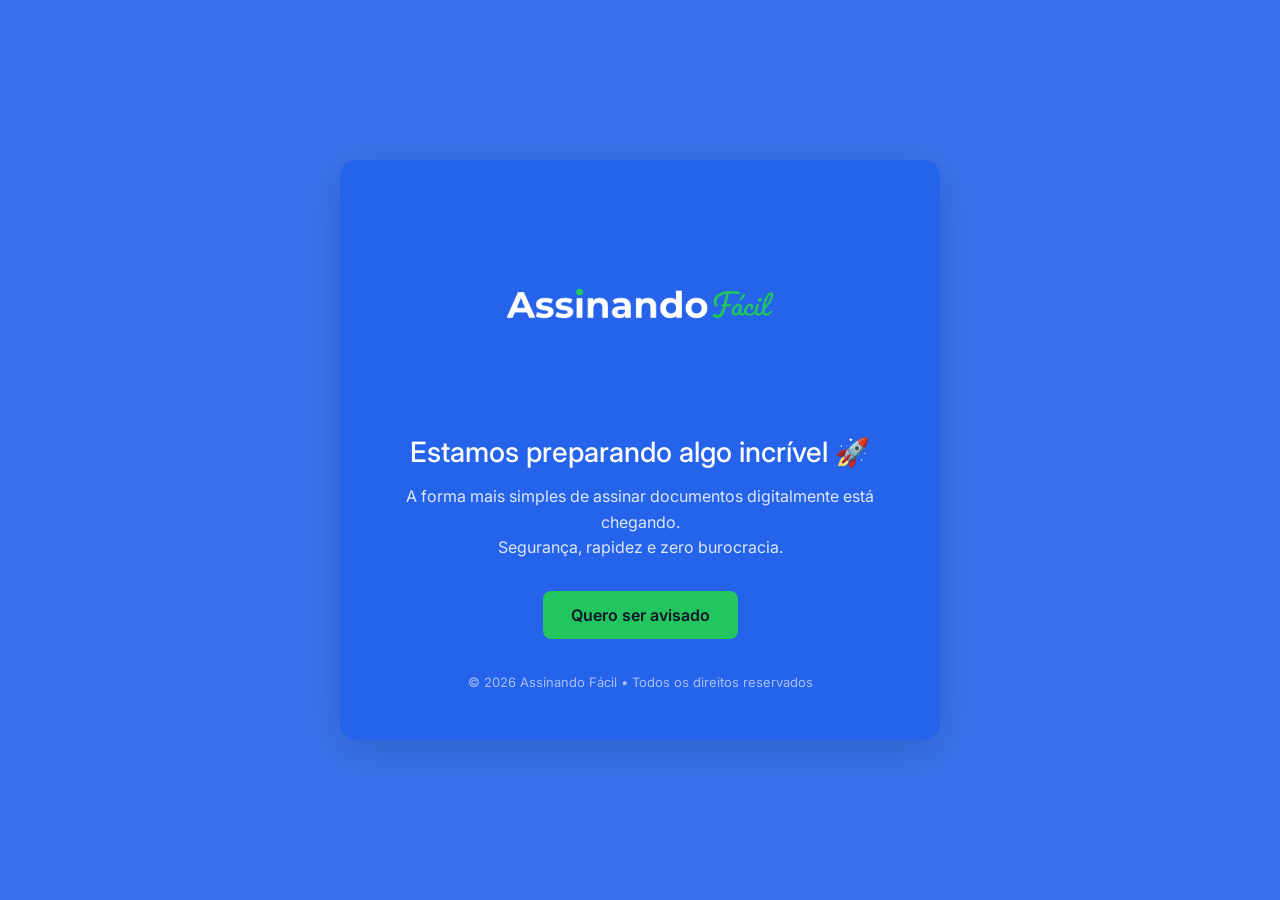
==== index.html @ 882c9a5f "Primeiro commit" ====
<!DOCTYPE html>
<html lang="pt-BR">
<head>
  <meta charset="UTF-8" />
  <meta name="viewport" content="width=device-width, initial-scale=1.0" />
  <title>Assinando Fácil — Em breve</title>

  <link href="https://fonts.googleapis.com/css2?family=Inter:wght@400;500&display=swap" rel="stylesheet">

  <style>
    :root {
      --azul: #2563EB;
      --azul-escuro: #1E4ED8;
      --verde: #22C55E;
      --branco: #FFFFFF;
      --cinza-claro: rgba(255,255,255,0.85);
    }

    * {
      margin: 0;
      padding: 0;
      box-sizing: border-box;
    }

    body {
      font-family: 'Inter', sans-serif;
      background: rgba(255, 255, 255, 0.05);
      color: var(--branco);
      display: flex;
      align-items: center;
      justify-content: center;
      height: 100vh;
      padding: 20px;
      background: #2563ebf2;
    }

    .card {
      text-align: center;
      max-width: 600px;
      background: var(--azul);
      padding: 50px 40px;
      border-radius: 16px;
      backdrop-filter: blur(8px);
      box-shadow: 0 10px 40px rgba(0,0,0,0.15);
    }

    .logo {
      max-width: 340px;
      margin-bottom: 30px;
    }

    h1 {
      font-size: 28px;
      margin-bottom: 15px;
      font-weight: 500;
    }

    p {
      font-size: 16px;
      color: var(--cinza-claro);
      margin-bottom: 30px;
      line-height: 1.6;
    }

    .btn {
      display: inline-block;
      padding: 14px 28px;
      border-radius: 8px;
      background: var(--verde);
      color: #0f172a;
      text-decoration: none;
      font-weight: 600;
      transition: all 0.2s ease;
    }

    .btn:hover {
      transform: translateY(-2px);
      box-shadow: 0 8px 20px rgba(0,0,0,0.2);
    }

    .footer {
      margin-top: 35px;
      font-size: 13px;
      color: rgba(255,255,255,0.6);
    }

    @media (max-width: 500px) {
      .card {
        padding: 40px 25px;
      }
      h1 {
        font-size: 22px;
      }
    }
  </style><!DOCTYPE html>
<html lang="pt-BR">
<head>
  <meta charset="UTF-8" />
  <meta name="viewport" content="width=device-width, initial-scale=1.0" />
  <title>Assinando Fácil — Em breve</title>

  <link href="https://fonts.googleapis.com/css2?family=Inter:wght@400;500&display=swap" rel="stylesheet">

  <style>
    :root {
      --azul: #2563EB;
      --azul-escuro: #1E4ED8;
      --verde: #22C55E;
      --branco: #FFFFFF;
      --cinza-claro: rgba(255,255,255,0.85);
    }

    * {
      margin: 0;
      padding: 0;
      box-sizing: border-box;
    }

    body {
      font-family: 'Inter', sans-serif;
      color: var(--branco);
      display: flex;
      align-items: center;
      justify-content: center;
      height: 100vh;
      padding: 20px;
      background: #2563ebe6;
    }

    .card {
      text-align: center;
      max-width: 600px;
      background: var(--azul);
      padding: 50px 40px;
      border-radius: 16px;
      backdrop-filter: blur(8px);
      box-shadow: 0 10px 40px rgba(0,0,0,0.15);
    }

    .logo {
      max-width: 340px;
      margin-bottom: 30px;
    }

    h1 {
      font-size: 28px;
      margin-bottom: 15px;
      font-weight: 500;
    }

    p {
      font-size: 16px;
      color: var(--cinza-claro);
      margin-bottom: 30px;
      line-height: 1.6;
    }

    .btn {
      display: inline-block;
      padding: 14px 28px;
      border-radius: 8px;
      background: var(--verde);
      color: #0f172a;
      text-decoration: none;
      font-weight: 600;
      transition: all 0.2s ease;
    }

    .btn:hover {
      transform: translateY(-2px);
      box-shadow: 0 8px 20px rgba(0,0,0,0.2);
    }

    .footer {
      margin-top: 35px;
      font-size: 13px;
      color: rgba(255,255,255,0.6);
    }

    @media (max-width: 500px) {
      .card {
        padding: 40px 25px;
      }
      h1 {
        font-size: 22px;
      }
    }
  </style>
</head>


<body>
  <div class="card">
    <img src="Logo.png" alt="Assinando Fácil" class="logo">

    <h1>Estamos preparando algo incrível 🚀</h1>

    <p>
      A forma mais simples de assinar documentos digitalmente está chegando.<br>
      Segurança, rapidez e zero burocracia.
    </p>

    <a href="mailto:contato@assinando-facil.com" class="btn">
      Quero ser avisado
    </a>

    <div class="footer">
      © 2026 Assinando Fácil • Todos os direitos reservados
    </div>
  </div>

</body>
</html>
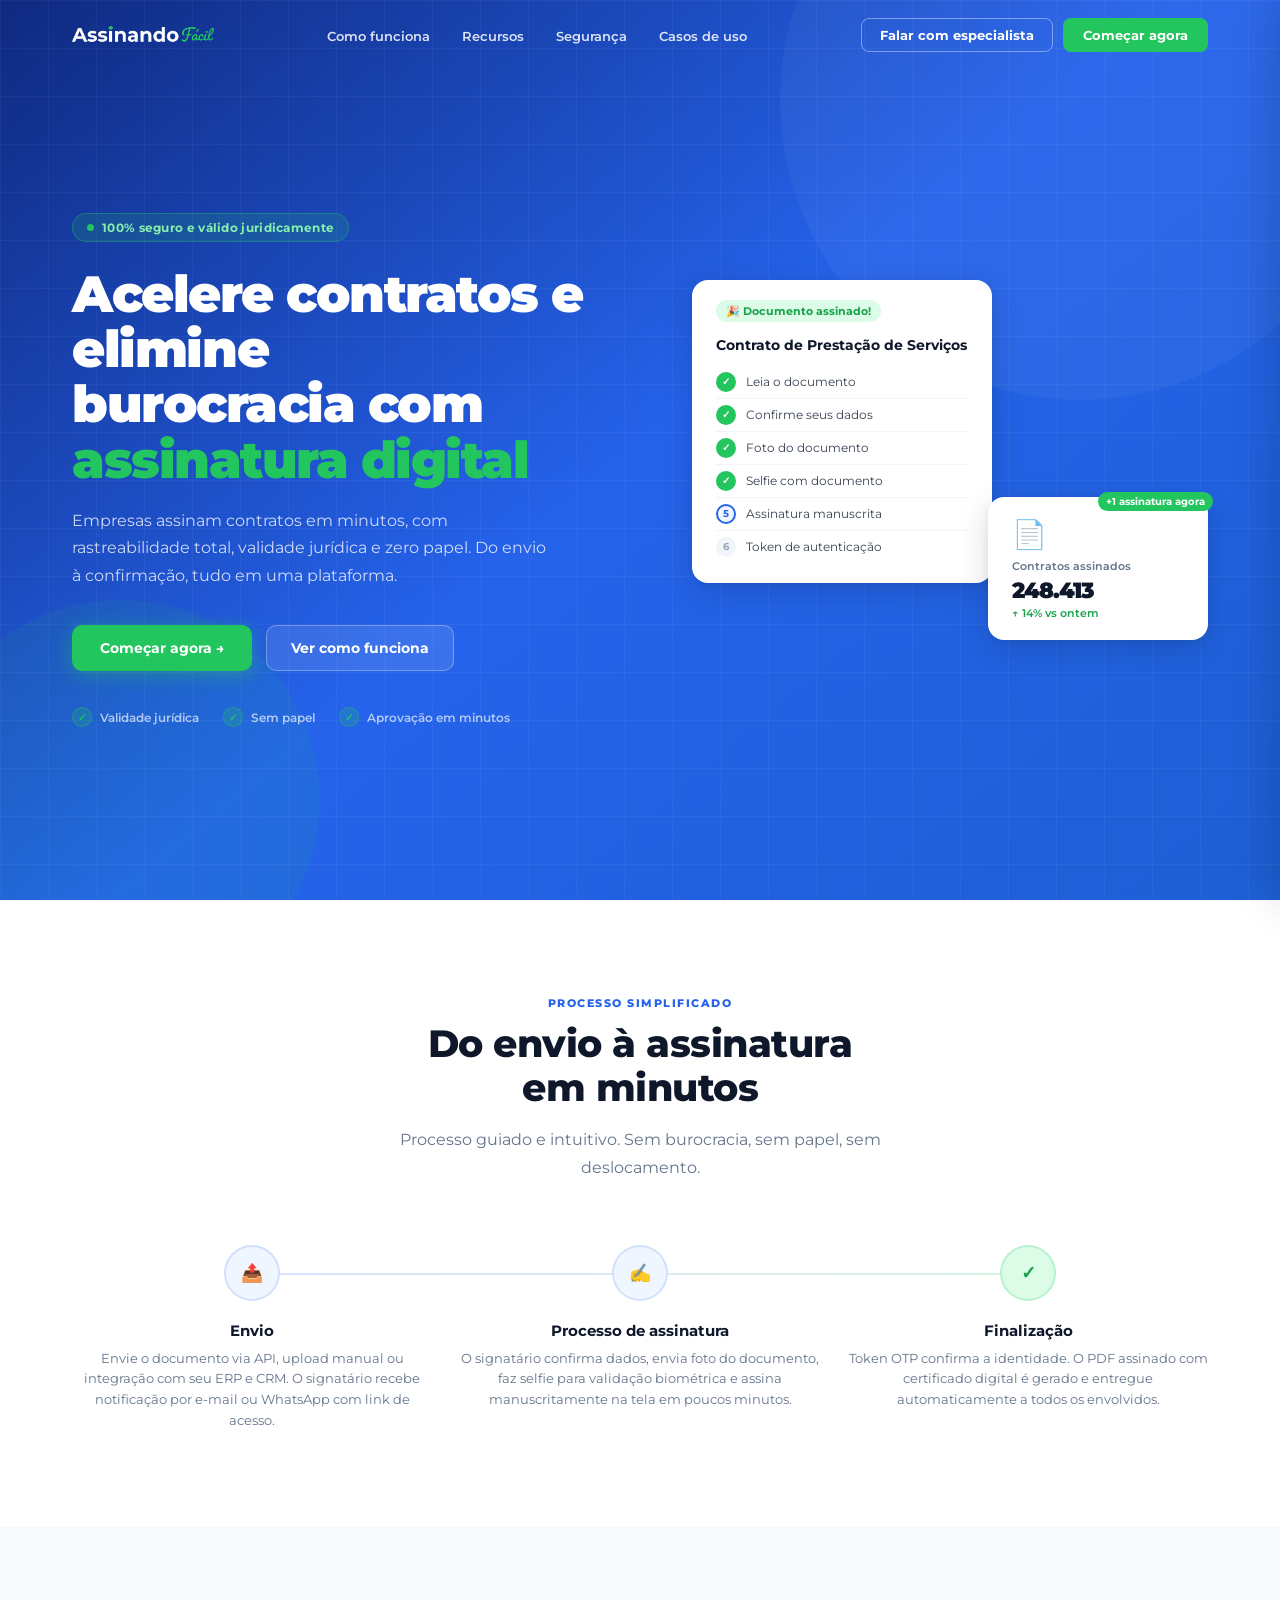
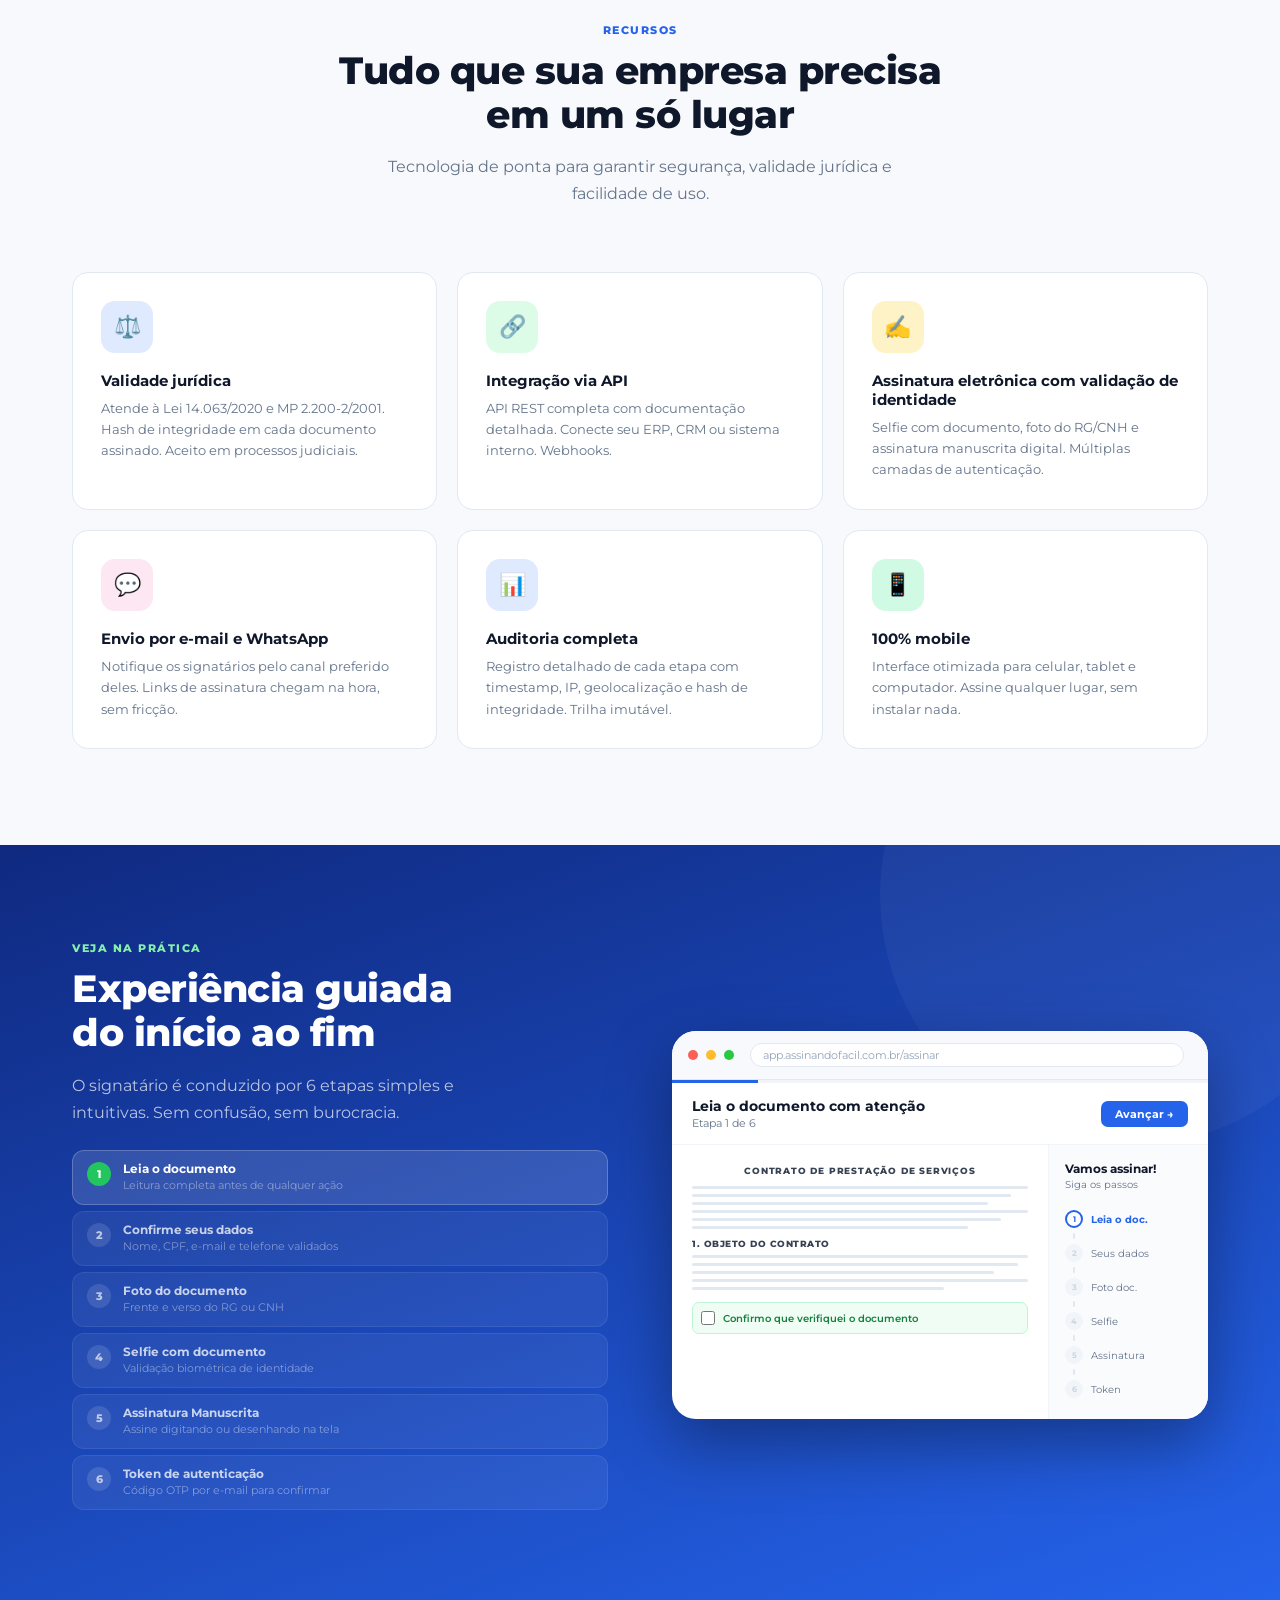
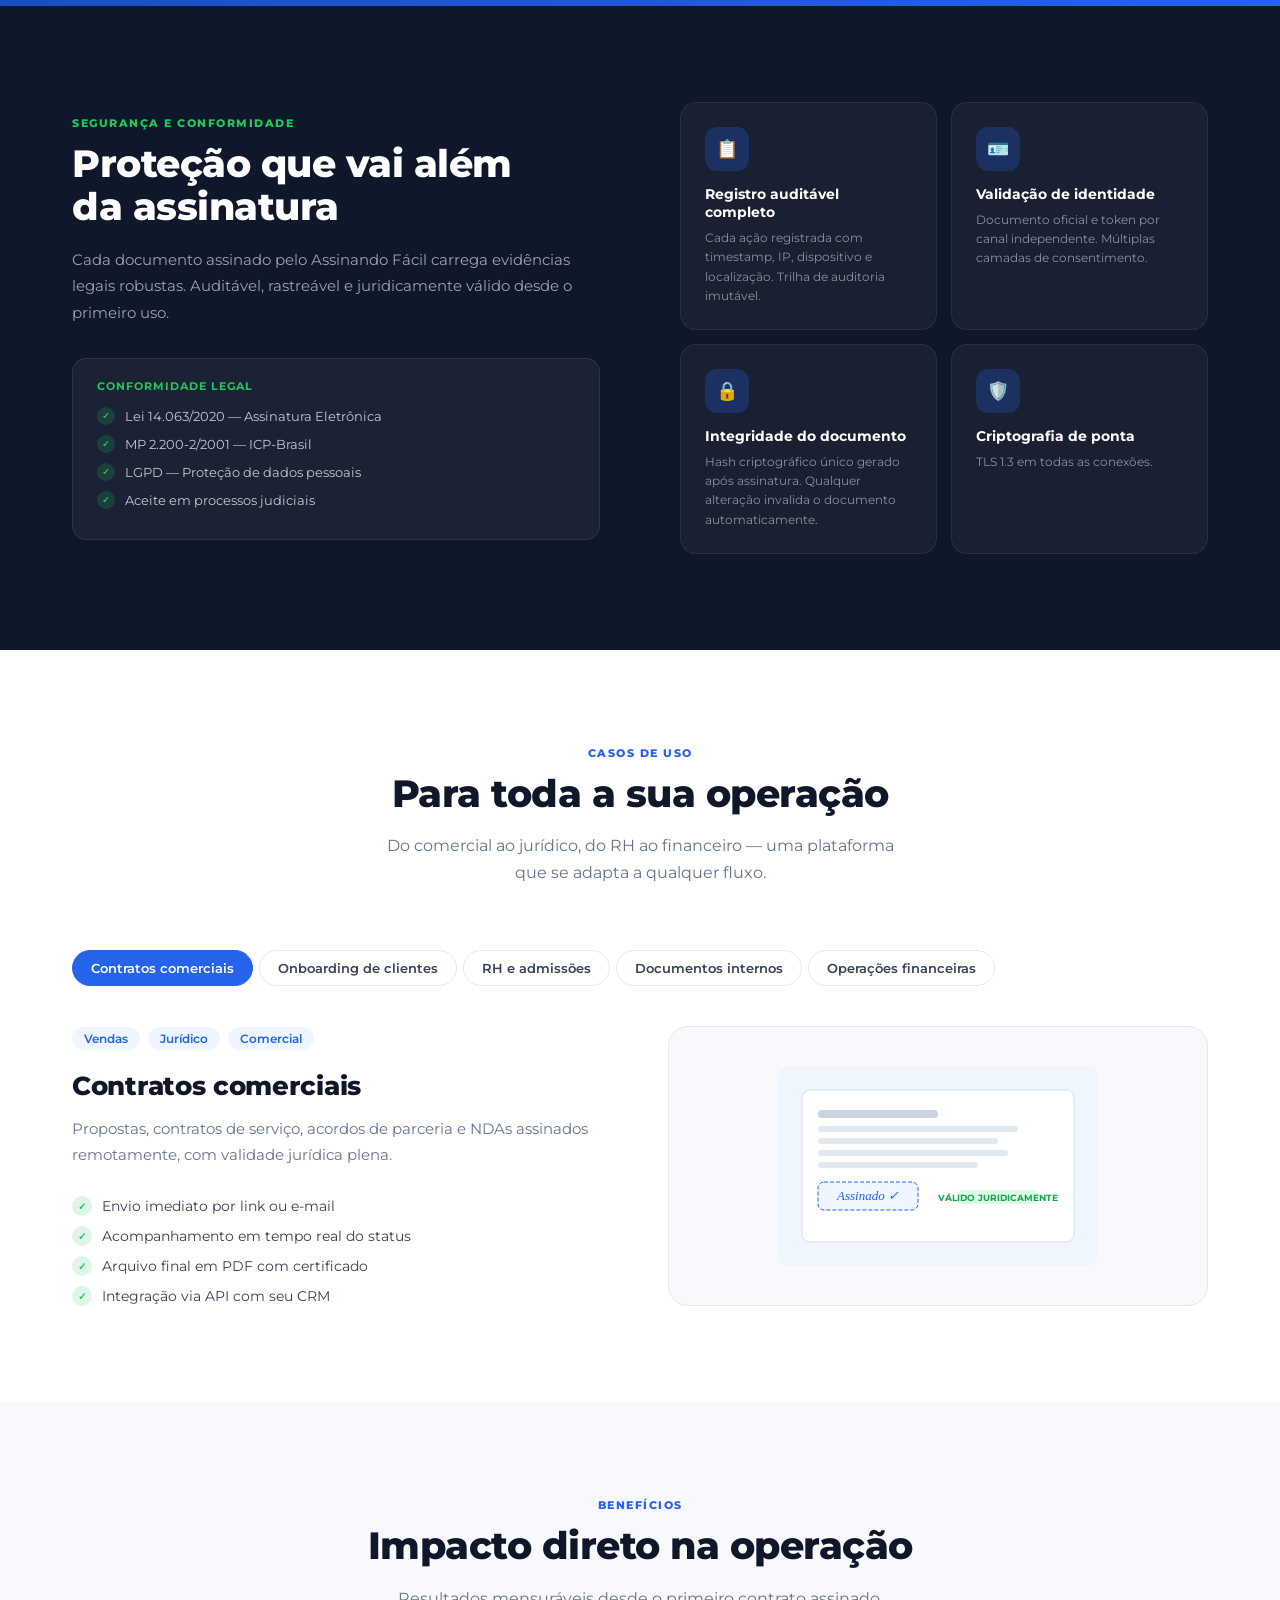
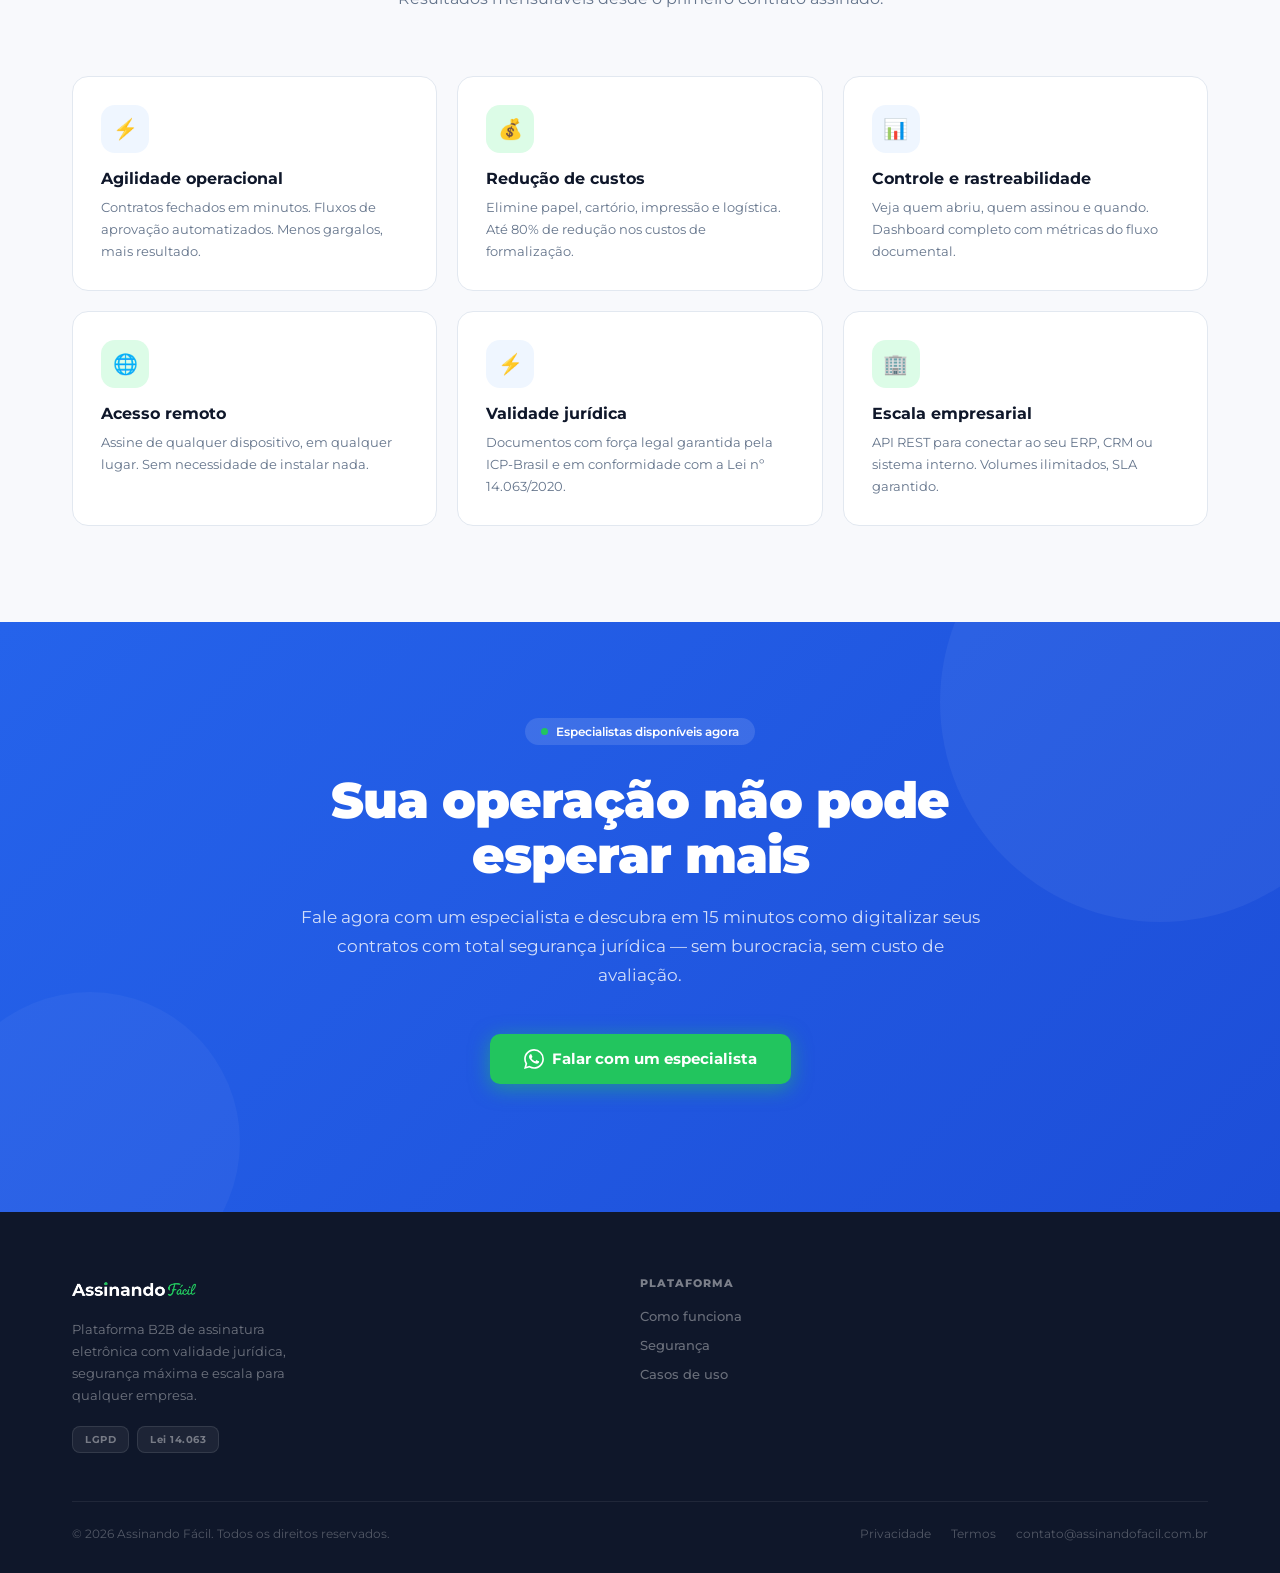
==== commit f3a0821d: "first commit main page" ====
--- a/index.html
+++ b/index.html
@@ -1,213 +1,808 @@
 <!DOCTYPE html>
 <html lang="pt-BR">
 <head>
-  <meta charset="UTF-8" />
-  <meta name="viewport" content="width=device-width, initial-scale=1.0" />
-  <title>Assinando Fácil — Em breve</title>
-
-  <link href="https://fonts.googleapis.com/css2?family=Inter:wght@400;500&display=swap" rel="stylesheet">
-
-  <style>
-    :root {
-      --azul: #2563EB;
-      --azul-escuro: #1E4ED8;
-      --verde: #22C55E;
-      --branco: #FFFFFF;
-      --cinza-claro: rgba(255,255,255,0.85);
-    }
-
-    * {
-      margin: 0;
-      padding: 0;
-      box-sizing: border-box;
-    }
-
-    body {
-      font-family: 'Inter', sans-serif;
-      background: rgba(255, 255, 255, 0.05);
-      color: var(--branco);
-      display: flex;
-      align-items: center;
-      justify-content: center;
-      height: 100vh;
-      padding: 20px;
-      background: #2563ebf2;
-    }
-
-    .card {
-      text-align: center;
-      max-width: 600px;
-      background: var(--azul);
-      padding: 50px 40px;
-      border-radius: 16px;
-      backdrop-filter: blur(8px);
-      box-shadow: 0 10px 40px rgba(0,0,0,0.15);
-    }
-
-    .logo {
-      max-width: 340px;
-      margin-bottom: 30px;
-    }
-
-    h1 {
-      font-size: 28px;
-      margin-bottom: 15px;
-      font-weight: 500;
-    }
-
-    p {
-      font-size: 16px;
-      color: var(--cinza-claro);
-      margin-bottom: 30px;
-      line-height: 1.6;
-    }
-
-    .btn {
-      display: inline-block;
-      padding: 14px 28px;
-      border-radius: 8px;
-      background: var(--verde);
-      color: #0f172a;
-      text-decoration: none;
-      font-weight: 600;
-      transition: all 0.2s ease;
-    }
-
-    .btn:hover {
-      transform: translateY(-2px);
-      box-shadow: 0 8px 20px rgba(0,0,0,0.2);
-    }
-
-    .footer {
-      margin-top: 35px;
-      font-size: 13px;
-      color: rgba(255,255,255,0.6);
-    }
-
-    @media (max-width: 500px) {
-      .card {
-        padding: 40px 25px;
-      }
-      h1 {
-        font-size: 22px;
-      }
-    }
-  </style><!DOCTYPE html>
-<html lang="pt-BR">
-<head>
-  <meta charset="UTF-8" />
-  <meta name="viewport" content="width=device-width, initial-scale=1.0" />
-  <title>Assinando Fácil — Em breve</title>
-
-  <link href="https://fonts.googleapis.com/css2?family=Inter:wght@400;500&display=swap" rel="stylesheet">
-
-  <style>
-    :root {
-      --azul: #2563EB;
-      --azul-escuro: #1E4ED8;
-      --verde: #22C55E;
-      --branco: #FFFFFF;
-      --cinza-claro: rgba(255,255,255,0.85);
-    }
-
-    * {
-      margin: 0;
-      padding: 0;
-      box-sizing: border-box;
-    }
-
-    body {
-      font-family: 'Inter', sans-serif;
-      color: var(--branco);
-      display: flex;
-      align-items: center;
-      justify-content: center;
-      height: 100vh;
-      padding: 20px;
-      background: #2563ebe6;
-    }
-
-    .card {
-      text-align: center;
-      max-width: 600px;
-      background: var(--azul);
-      padding: 50px 40px;
-      border-radius: 16px;
-      backdrop-filter: blur(8px);
-      box-shadow: 0 10px 40px rgba(0,0,0,0.15);
-    }
-
-    .logo {
-      max-width: 340px;
-      margin-bottom: 30px;
-    }
-
-    h1 {
-      font-size: 28px;
-      margin-bottom: 15px;
-      font-weight: 500;
-    }
-
-    p {
-      font-size: 16px;
-      color: var(--cinza-claro);
-      margin-bottom: 30px;
-      line-height: 1.6;
-    }
-
-    .btn {
-      display: inline-block;
-      padding: 14px 28px;
-      border-radius: 8px;
-      background: var(--verde);
-      color: #0f172a;
-      text-decoration: none;
-      font-weight: 600;
-      transition: all 0.2s ease;
-    }
-
-    .btn:hover {
-      transform: translateY(-2px);
-      box-shadow: 0 8px 20px rgba(0,0,0,0.2);
-    }
-
-    .footer {
-      margin-top: 35px;
-      font-size: 13px;
-      color: rgba(255,255,255,0.6);
-    }
-
-    @media (max-width: 500px) {
-      .card {
-        padding: 40px 25px;
-      }
-      h1 {
-        font-size: 22px;
-      }
-    }
-  </style>
+  <meta charset="UTF-8">
+  <meta name="viewport" content="width=device-width, initial-scale=1.0">
+  <title>Assinando Fácil — Assinatura Eletrônica com Validade Jurídica</title>
+  <link rel="preconnect" href="https://fonts.googleapis.com">
+  <link href="https://fonts.googleapis.com/css2?family=Montserrat:wght@400;500;600;700;800;900&family=Dancing+Script:wght@700&display=swap" rel="stylesheet">
+  <link rel="apple-touch-icon" sizes="57x57" href="img/icons/apple-icon-57x57.png">
+  <link rel="apple-touch-icon" sizes="60x60" href="img/icons/apple-icon-60x60.png">
+  <link rel="apple-touch-icon" sizes="72x72" href="img/icons/apple-icon-72x72.png">
+  <link rel="apple-touch-icon" sizes="76x76" href="img/icons/apple-icon-76x76.png">
+  <link rel="apple-touch-icon" sizes="114x114" href="img/icons/apple-icon-114x114.png">
+  <link rel="apple-touch-icon" sizes="120x120" href="img/icons/apple-icon-120x120.png">
+  <link rel="apple-touch-icon" sizes="144x144" href="img/icons/apple-icon-144x144.png">
+  <link rel="apple-touch-icon" sizes="152x152" href="img/icons/apple-icon-152x152.png">
+  <link rel="apple-touch-icon" sizes="180x180" href="img/icons/apple-icon-180x180.png">
+  <link rel="icon" type="image/png" sizes="192x192" href="img/icons/android-icon-192x192.png">
+  <link rel="icon" type="image/png" sizes="32x32" href="img/icons/favicon-32x32.png">
+  <link rel="icon" type="image/png" sizes="96x96" href="img/icons/favicon-96x96.png">
+  <link rel="icon" type="image/png" sizes="16x16" href="img/icons/favicon-16x16.png">
+  <link rel="shortcut icon" href="img/icons/favicon.ico">
+  <link rel="manifest" href="manifest.json">
+  <meta name="msapplication-TileColor" content="#ffffff">
+  <meta name="msapplication-TileImage" content="img/icons/ms-icon-144x144.png">
+  <meta name="theme-color" content="#ffffff">
+  <link rel="stylesheet" href="css/styles.css">
 </head>
-
-
 <body>
-  <div class="card">
-    <img src="Logo.png" alt="Assinando Fácil" class="logo">
-
-    <h1>Estamos preparando algo incrível 🚀</h1>
-
-    <p>
-      A forma mais simples de assinar documentos digitalmente está chegando.<br>
-      Segurança, rapidez e zero burocracia.
-    </p>
-
-    <a href="mailto:contato@assinando-facil.com" class="btn">
-      Quero ser avisado
+
+<!-- NAVBAR -->
+<nav id="navbar">
+  <div class="container">
+    <div class="nav-inner">
+      <a href="#" class="nav-logo">
+        <img src="img/logo-branco.png" alt="Assinando Fácil" id="nav-logo-img">
+      </a>
+      <ul class="nav-links">
+        <li><a href="#how-it-works">Como funciona</a></li>
+        <li><a href="#features">Recursos</a></li>
+        <li><a href="#security">Segurança</a></li>
+        <li><a href="#use-cases">Casos de uso</a></li>
+      </ul>
+      <div class="nav-actions">
+        <a href="https://api.whatsapp.com/send/?phone=5544991230976" target="_blank" rel="noopener" class="btn-nav-login">Falar com especialista</a>
+        <a href="#cta" class="btn-nav-cta">Começar agora</a>
+      </div>
+      <button class="nav-hamburger" id="nav-hamburger" aria-label="Menu" aria-expanded="false">
+        <span></span><span></span><span></span>
+      </button>
+    </div>
+  </div>
+</nav>
+
+<!-- MOBILE MENU -->
+<div class="mobile-menu" id="mobile-menu" aria-hidden="true">
+  <ul class="mobile-menu-links">
+    <li><a href="#how-it-works">Como funciona</a></li>
+    <li><a href="#features">Recursos</a></li>
+    <li><a href="#security">Segurança</a></li>
+    <li><a href="#use-cases">Casos de uso</a></li>
+  </ul>
+  <div class="mobile-menu-actions">
+    <a href="https://api.whatsapp.com/send/?phone=5544991230976" target="_blank" rel="noopener" class="mobile-menu-btn-wpp">
+      <svg xmlns="http://www.w3.org/2000/svg" width="18" height="18" viewBox="0 0 24 24" fill="currentColor"><path d="M17.472 14.382c-.297-.149-1.758-.867-2.03-.967-.273-.099-.471-.148-.67.15-.197.297-.767.966-.94 1.164-.173.199-.347.223-.644.075-.297-.15-1.255-.463-2.39-1.475-.883-.788-1.48-1.761-1.653-2.059-.173-.297-.018-.458.13-.606.134-.133.298-.347.446-.52.149-.174.198-.298.298-.497.099-.198.05-.371-.025-.52-.075-.149-.669-1.612-.916-2.207-.242-.579-.487-.5-.669-.51-.173-.008-.371-.01-.57-.01-.198 0-.52.074-.792.372-.272.297-1.04 1.016-1.04 2.479 0 1.462 1.065 2.875 1.213 3.074.149.198 2.096 3.2 5.077 4.487.709.306 1.262.489 1.694.625.712.227 1.36.195 1.871.118.571-.085 1.758-.719 2.006-1.413.248-.694.248-1.289.173-1.413-.074-.124-.272-.198-.57-.347m-5.421 7.403h-.004a9.87 9.87 0 01-5.031-1.378l-.361-.214-3.741.982.998-3.648-.235-.374a9.86 9.86 0 01-1.51-5.26c.001-5.45 4.436-9.884 9.888-9.884 2.64 0 5.122 1.03 6.988 2.898a9.825 9.825 0 012.893 6.994c-.003 5.45-4.437 9.884-9.885 9.884m8.413-18.297A11.815 11.815 0 0012.05 0C5.495 0 .16 5.335.157 11.892c0 2.096.547 4.142 1.588 5.945L.057 24l6.305-1.654a11.882 11.882 0 005.683 1.448h.005c6.554 0 11.89-5.335 11.893-11.893a11.821 11.821 0 00-3.48-8.413z"/></svg>
+      Falar com especialista
     </a>
-
-    <div class="footer">
-      © 2026 Assinando Fácil • Todos os direitos reservados
-    </div>
-  </div>
-
+    <a href="#cta" class="mobile-menu-btn-cta">Começar agora</a>
+  </div>
+</div>
+<div class="mobile-menu-overlay" id="mobile-menu-overlay"></div>
+
+<!-- HERO -->
+<section id="hero">
+  <div class="hero-bg-grid"></div>
+  <div class="hero-bg-circle hero-bg-c1"></div>
+  <div class="hero-bg-circle hero-bg-c2"></div>
+  <div class="container">
+    <div class="hero-inner">
+      <div class="hero-content">
+        <div class="hero-badge animate-fade-up">
+          <span class="hero-badge-dot"></span>
+          100% seguro e válido juridicamente
+        </div>
+        <h1 class="hero-title animate-fade-up delay-1">
+          Acelere contratos e elimine<br>burocracia com <em>assinatura digital</em>
+        </h1>
+        <p class="hero-desc animate-fade-up delay-2">
+          Empresas assinam contratos em minutos, com rastreabilidade total, validade jurídica e zero papel. Do envio à confirmação, tudo em uma plataforma.
+        </p>
+        <div class="hero-actions animate-fade-up delay-3">
+          <a href="#cta" class="btn-hero-primary">Começar agora →</a>
+          <a href="#demo" class="btn-hero-outline">Ver como funciona</a>
+        </div>
+        <div class="hero-trust animate-fade-up delay-4">
+          <div class="hero-trust-item"><div class="hero-trust-icon">✓</div>Validade jurídica</div>
+          <div class="hero-trust-item"><div class="hero-trust-icon">✓</div>Sem papel</div>
+          <div class="hero-trust-item"><div class="hero-trust-icon">✓</div>Aprovação em minutos</div>
+        </div>
+      </div>
+      <div class="hero-visual animate-fade-up delay-3">
+        <div class="hero-card hero-card-main">
+          <div class="hero-card-badge">🎉 Documento assinado!</div>
+          <div class="hero-card-title">Contrato de Prestação de Serviços</div>
+          <div class="hero-card-step"><div class="step-check done">✓</div>Leia o documento</div>
+          <div class="hero-card-step"><div class="step-check done">✓</div>Confirme seus dados</div>
+          <div class="hero-card-step"><div class="step-check done">✓</div>Foto do documento</div>
+          <div class="hero-card-step"><div class="step-check done">✓</div>Selfie com documento</div>
+          <div class="hero-card-step"><div class="step-check active">5</div>Assinatura manuscrita</div>
+          <div class="hero-card-step"><div class="step-check pending">6</div>Token de autenticação</div>
+        </div>
+        <div class="hero-card hero-card-sm">
+          <div class="hero-card-notification">+1 assinatura agora</div>
+          <div class="hero-card-sm-icon">📄</div>
+          <div class="hero-card-sm-label">Contratos assinados</div>
+          <div class="hero-card-sm-val">248.413</div>
+          <div class="hero-card-sm-sub">↑ 14% vs ontem</div>
+        </div>
+      </div>
+    </div>
+  </div>
+</section>
+
+<!-- HOW IT WORKS -->
+<section id="how-it-works">
+  <div class="container">
+    <div class="section-header centered">
+      <p class="section-eyebrow reveal">Processo simplificado</p>
+      <h2 class="section-title reveal reveal-delay-1">Do envio à assinatura<br>em minutos</h2>
+      <p class="section-desc reveal reveal-delay-2">Processo guiado e intuitivo. Sem burocracia, sem papel, sem deslocamento.</p>
+    </div>
+    <div class="steps-grid">
+      <div class="step-item reveal">
+        <div class="step-num-wrap"><div class="step-num">📤</div></div>
+        <h3 class="step-title">Envio</h3>
+        <p class="step-desc">Envie o documento via API, upload manual ou integração com seu ERP e CRM. O signatário recebe notificação por e-mail ou WhatsApp com link de acesso.</p>
+      </div>
+      <div class="step-item reveal reveal-delay-1">
+        <div class="step-num-wrap"><div class="step-num">✍️</div></div>
+        <h3 class="step-title">Processo de assinatura</h3>
+        <p class="step-desc">O signatário confirma dados, envia foto do documento, faz selfie para validação biométrica e assina manuscritamente na tela em poucos minutos.</p>
+      </div>
+      <div class="step-item reveal reveal-delay-2">
+        <div class="step-num-wrap"><div class="step-num success">✓</div></div>
+        <h3 class="step-title">Finalização</h3>
+        <p class="step-desc">Token OTP confirma a identidade. O PDF assinado com certificado digital é gerado e entregue automaticamente a todos os envolvidos.</p>
+      </div>
+    </div>
+  </div>
+</section>
+
+<!-- FEATURES -->
+<section id="features">
+  <div class="container">
+    <div class="section-header centered">
+      <p class="section-eyebrow reveal">Recursos</p>
+      <h2 class="section-title reveal reveal-delay-1">Tudo que sua empresa precisa<br>em um só lugar</h2>
+      <p class="section-desc reveal reveal-delay-2">Tecnologia de ponta para garantir segurança, validade jurídica e facilidade de uso.</p>
+    </div>
+    <div class="features-grid">
+      <div class="feature-card reveal">
+        <div class="feature-icon-wrap" style="background:#e0eaff">⚖️</div>
+        <h3 class="feature-title">Validade jurídica</h3>
+        <p class="feature-desc">Atende à Lei 14.063/2020 e MP 2.200-2/2001. Hash de integridade em cada documento assinado. Aceito em processos judiciais.</p>
+      </div>
+      <div class="feature-card reveal reveal-delay-1">
+        <div class="feature-icon-wrap" style="background:#dcfce7">🔗</div>
+        <h3 class="feature-title">Integração via API</h3>
+        <p class="feature-desc">API REST completa com documentação detalhada. Conecte seu ERP, CRM ou sistema interno. Webhooks.</p>
+      </div>
+      <div class="feature-card reveal reveal-delay-2">
+        <div class="feature-icon-wrap" style="background:#fef3c7">✍️</div>
+        <h3 class="feature-title">Assinatura eletrônica com validação de identidade</h3>
+        <p class="feature-desc">Selfie com documento, foto do RG/CNH e assinatura manuscrita digital. Múltiplas camadas de autenticação.</p>
+      </div>
+      <div class="feature-card reveal reveal-delay-1">
+        <div class="feature-icon-wrap" style="background:#fce7f3">💬</div>
+        <h3 class="feature-title">Envio por e-mail e WhatsApp</h3>
+        <p class="feature-desc">Notifique os signatários pelo canal preferido deles. Links de assinatura chegam na hora, sem fricção.</p>
+      </div>
+      <div class="feature-card reveal reveal-delay-2">
+        <div class="feature-icon-wrap" style="background:#e0eaff">📊</div>
+        <h3 class="feature-title">Auditoria completa</h3>
+        <p class="feature-desc">Registro detalhado de cada etapa com timestamp, IP, geolocalização e hash de integridade. Trilha imutável.</p>
+      </div>
+      <div class="feature-card reveal reveal-delay-3">
+        <div class="feature-icon-wrap" style="background:#d1fae5">📱</div>
+        <h3 class="feature-title">100% mobile</h3>
+        <p class="feature-desc">Interface otimizada para celular, tablet e computador. Assine qualquer lugar, sem instalar nada.</p>
+      </div>
+    </div>
+  </div>
+</section>
+
+<!-- DEMO -->
+<section id="demo">
+  <div class="container">
+    <div class="demo-inner">
+      <div class="demo-left reveal">
+        <p class="section-eyebrow">Veja na prática</p>
+        <h2 class="section-title">Experiência guiada<br>do início ao fim</h2>
+        <p class="section-desc">O signatário é conduzido por 6 etapas simples e intuitivas. Sem confusão, sem burocracia.</p>
+        <div class="demo-steps">
+          <button class="demo-step-btn active" data-step="0">
+            <div class="demo-step-num-badge">1</div>
+            <div><div class="demo-step-btn-title">Leia o documento</div><div class="demo-step-btn-desc">Leitura completa antes de qualquer ação</div></div>
+          </button>
+          <button class="demo-step-btn" data-step="1">
+            <div class="demo-step-num-badge">2</div>
+            <div><div class="demo-step-btn-title">Confirme seus dados</div><div class="demo-step-btn-desc">Nome, CPF, e-mail e telefone validados</div></div>
+          </button>
+          <button class="demo-step-btn" data-step="2">
+            <div class="demo-step-num-badge">3</div>
+            <div><div class="demo-step-btn-title">Foto do documento</div><div class="demo-step-btn-desc">Frente e verso do RG ou CNH</div></div>
+          </button>
+          <button class="demo-step-btn" data-step="3">
+            <div class="demo-step-num-badge">4</div>
+            <div><div class="demo-step-btn-title">Selfie com documento</div><div class="demo-step-btn-desc">Validação biométrica de identidade</div></div>
+          </button>
+          <button class="demo-step-btn" data-step="4">
+            <div class="demo-step-num-badge">5</div>
+            <div><div class="demo-step-btn-title">Assinatura Manuscrita</div><div class="demo-step-btn-desc">Assine digitando ou desenhando na tela</div></div>
+          </button>
+          <button class="demo-step-btn" data-step="5">
+            <div class="demo-step-num-badge">6</div>
+            <div><div class="demo-step-btn-title">Token de autenticação</div><div class="demo-step-btn-desc">Código OTP por e-mail para confirmar</div></div>
+          </button>
+        </div>
+      </div>
+
+      <div class="demo-mockup reveal reveal-delay-2">
+        <div class="mockup-topbar">
+          <div class="mockup-dot" style="background:#FC5F57"></div>
+          <div class="mockup-dot" style="background:#FEBC2E"></div>
+          <div class="mockup-dot" style="background:#28C840"></div>
+          <div class="mockup-title-bar">app.assinandofacil.com.br/assinar</div>
+        </div>
+        <div>
+          <div class="mockup-progress"><div class="mockup-progress-fill" id="demo-progress" style="width:16%"></div></div>
+          <div class="mockup-header">
+            <div>
+              <div class="mockup-step-title" id="demo-title">Leia o documento com atenção</div>
+              <div class="mockup-step-sub" id="demo-sub">Etapa 1 de 6</div>
+            </div>
+            <div style="display:flex;gap:8px;align-items:center">
+              <button id="demo-back" style="display:none;padding:6px 12px;border:1px solid #e2e8f0;border-radius:7px;font-size:11px;font-weight:700;font-family:'Montserrat',sans-serif;cursor:pointer;background:white;color:#64748b">Voltar</button>
+              <button id="demo-next" style="padding:6px 14px;background:#2563EB;color:white;border:none;border-radius:7px;font-size:11px;font-weight:700;font-family:'Montserrat',sans-serif;cursor:pointer">Avançar →</button>
+            </div>
+          </div>
+
+          <!-- SCREEN 1: Leia o documento -->
+          <div class="mockup-screen active" id="screen-0">
+            <div class="mockup-main">
+              <div style="font-size:9px;font-weight:800;color:#374151;margin-bottom:10px;text-transform:uppercase;letter-spacing:0.8px;text-align:center">CONTRATO DE PRESTAÇÃO DE SERVIÇOS</div>
+              <div class="doc-line" style="width:100%"></div><div class="doc-line" style="width:95%"></div><div class="doc-line" style="width:88%"></div><div class="doc-line" style="width:100%"></div><div class="doc-line" style="width:92%"></div><div class="doc-line" style="width:82%"></div>
+              <div style="font-size:9px;font-weight:800;color:#374151;margin:9px 0 6px;text-transform:uppercase;letter-spacing:0.5px">1. OBJETO DO CONTRATO</div>
+              <div class="doc-line" style="width:100%"></div><div class="doc-line" style="width:97%"></div><div class="doc-line" style="width:90%"></div><div class="doc-line" style="width:100%"></div><div class="doc-line" style="width:75%"></div>
+              <div style="margin-top:12px;display:flex;align-items:center;gap:8px;padding:8px;background:#f0fdf4;border-radius:7px;border:1px solid #bbf7d0">
+                <input type="checkbox" style="width:14px;height:14px;accent-color:#22C55E;flex-shrink:0" id="doc-check">
+                <span style="font-size:10px;color:#15803d;font-weight:600">Confirmo que verifiquei o documento</span>
+              </div>
+            </div>
+            <div class="mockup-sidebar">
+              <div class="mockup-sidebar-title">Vamos assinar!</div>
+              <div class="mockup-sidebar-sub">Siga os passos</div>
+              <div class="mockup-step-item"><div class="mockup-step-dot active">1</div><div class="mockup-step-label active">Leia o doc.</div></div>
+              <div class="mockup-step-connector"></div>
+              <div class="mockup-step-item"><div class="mockup-step-dot pending">2</div><div class="mockup-step-label pending">Seus dados</div></div>
+              <div class="mockup-step-connector"></div>
+              <div class="mockup-step-item"><div class="mockup-step-dot pending">3</div><div class="mockup-step-label pending">Foto doc.</div></div>
+              <div class="mockup-step-connector"></div>
+              <div class="mockup-step-item"><div class="mockup-step-dot pending">4</div><div class="mockup-step-label pending">Selfie</div></div>
+              <div class="mockup-step-connector"></div>
+              <div class="mockup-step-item"><div class="mockup-step-dot pending">5</div><div class="mockup-step-label pending">Assinatura</div></div>
+              <div class="mockup-step-connector"></div>
+              <div class="mockup-step-item"><div class="mockup-step-dot pending">6</div><div class="mockup-step-label pending">Token</div></div>
+            </div>
+          </div>
+
+          <!-- SCREEN 2: Confirme seus dados -->
+          <div class="mockup-screen" id="screen-1">
+            <div class="mockup-main">
+              <p style="font-size:10px;font-weight:700;color:#2563EB;margin-bottom:12px;text-align:center">Confirme seus dados para continuar com a assinatura</p>
+              <div class="mform-group">
+                <span class="mform-label">Nome</span>
+                <div class="mform-input"><svg width="11" height="11" viewBox="0 0 24 24" fill="none"><circle cx="12" cy="8" r="4" stroke="#94a3b8" stroke-width="1.5"/><path d="M4 20c0-4 3.6-7 8-7s8 3 8 7" stroke="#94a3b8" stroke-width="1.5" stroke-linecap="round"/></svg>Wilian Alves da Silva</div>
+              </div>
+              <div class="mform-group">
+                <span class="mform-label">CPF</span>
+                <div class="mform-input"><svg width="11" height="11" viewBox="0 0 24 24" fill="none"><rect x="3" y="4" width="18" height="16" rx="2" stroke="#94a3b8" stroke-width="1.5"/><path d="M8 10h8M8 14h5" stroke="#94a3b8" stroke-width="1.5" stroke-linecap="round"/></svg>816.948.670-05</div>
+              </div>
+              <div class="mform-group">
+                <span class="mform-label">E-mail</span>
+                <div class="mform-input"><svg width="11" height="11" viewBox="0 0 24 24" fill="none"><rect x="2" y="5" width="20" height="14" rx="2" stroke="#94a3b8" stroke-width="1.5"/><path d="M2 8l10 7 10-7" stroke="#94a3b8" stroke-width="1.5"/></svg>wilian@assinandofacil.com</div>
+              </div>
+              <div class="mform-group">
+                <span class="mform-label">Telefone</span>
+                <div class="mform-input"><svg width="11" height="11" viewBox="0 0 24 24" fill="none"><rect x="6" y="2" width="12" height="20" rx="3" stroke="#94a3b8" stroke-width="1.5"/><circle cx="12" cy="18" r="1" fill="#94a3b8"/></svg>(44) 99000 1239</div>
+              </div>
+              <div style="display:flex;align-items:center;gap:7px;margin-top:4px">
+                <input type="checkbox" style="width:13px;height:13px;accent-color:#22C55E;flex-shrink:0">
+                <span style="font-size:10px;color:#374151;font-weight:600">Declaro que meus dados estão corretos</span>
+              </div>
+            </div>
+            <div class="mockup-sidebar">
+              <div class="mockup-sidebar-title">Vamos assinar!</div>
+              <div class="mockup-sidebar-sub">Siga os passos</div>
+              <div class="mockup-step-item"><div class="mockup-step-dot done">✓</div><div class="mockup-step-label done">Leia o doc.</div></div>
+              <div class="mockup-step-connector done"></div>
+              <div class="mockup-step-item"><div class="mockup-step-dot active">2</div><div class="mockup-step-label active">Seus dados</div></div>
+              <div class="mockup-step-connector"></div>
+              <div class="mockup-step-item"><div class="mockup-step-dot pending">3</div><div class="mockup-step-label pending">Foto doc.</div></div>
+              <div class="mockup-step-connector"></div>
+              <div class="mockup-step-item"><div class="mockup-step-dot pending">4</div><div class="mockup-step-label pending">Selfie</div></div>
+              <div class="mockup-step-connector"></div>
+              <div class="mockup-step-item"><div class="mockup-step-dot pending">5</div><div class="mockup-step-label pending">Assinatura</div></div>
+              <div class="mockup-step-connector"></div>
+              <div class="mockup-step-item"><div class="mockup-step-dot pending">6</div><div class="mockup-step-label pending">Token</div></div>
+            </div>
+          </div>
+
+          <!-- SCREEN 3: Foto do documento -->
+          <div class="mockup-screen" id="screen-2">
+            <div class="mockup-main">
+              <p style="font-size:10px;font-weight:700;color:#2563EB;margin-bottom:2px;text-align:center">Envie uma foto frente e verso do seu documento</p>
+              <p style="font-size:9px;color:#22C55E;font-weight:600;margin-bottom:10px;text-align:center">✓ Documento inteiro &nbsp;✓ Sem reflexos &nbsp;✓ Texto legível</p>
+              <div class="card-illus-wrap">
+                <div class="card-illus">
+                  <div class="card-illus-label">Frente *</div>
+                  <svg viewBox="0 0 120 80" width="100%" xmlns="http://www.w3.org/2000/svg">
+                    <rect x="1" y="1" width="118" height="78" rx="5" fill="#f0fdf4" stroke="#22C55E" stroke-width="1.5"/>
+                    <rect x="7" y="9" width="30" height="40" rx="2" fill="#dcfce7"/>
+                    <circle cx="22" cy="20" r="7" fill="#4ade80" opacity=".7"/>
+                    <path d="M10 44 Q22 34 34 44" fill="#4ade80" opacity=".6"/>
+                    <rect x="45" y="13" width="66" height="4" rx="2" fill="#dcfce7"/>
+                    <rect x="45" y="22" width="52" height="3" rx="1.5" fill="#dcfce7"/>
+                    <rect x="45" y="30" width="58" height="3" rx="1.5" fill="#dcfce7"/>
+                    <rect x="45" y="38" width="42" height="3" rx="1.5" fill="#dcfce7"/>
+                    <circle cx="20" cy="64" r="6" fill="none" stroke="#4ade80" stroke-width="1.5"/>
+                    <circle cx="20" cy="64" r="3.5" fill="none" stroke="#4ade80" stroke-width="1.2"/>
+                    <circle cx="20" cy="64" r="1.2" fill="#4ade80"/>
+                    <path d="M40 64 Q52 58 64 64 Q72 68 80 64" stroke="#374151" stroke-width="1.5" fill="none" stroke-linecap="round"/>
+                  </svg>
+                  <button class="card-illus-btn">TIRAR FOTO</button>
+                </div>
+                <div class="card-illus">
+                  <div class="card-illus-label">Verso *</div>
+                  <svg viewBox="0 0 120 80" width="100%" xmlns="http://www.w3.org/2000/svg">
+                    <rect x="1" y="1" width="118" height="78" rx="5" fill="#f0fdf4" stroke="#22C55E" stroke-width="1.5"/>
+                    <rect x="7" y="9" width="106" height="4" rx="2" fill="#dcfce7"/>
+                    <rect x="7" y="18" width="90" height="3" rx="1.5" fill="#dcfce7"/>
+                    <rect x="7" y="26" width="96" height="3" rx="1.5" fill="#dcfce7"/>
+                    <rect x="7" y="34" width="76" height="3" rx="1.5" fill="#dcfce7"/>
+                    <rect x="7" y="48" width="3" height="20" fill="#4ade80" opacity=".8"/>
+                    <rect x="12" y="48" width="2" height="20" fill="#4ade80" opacity=".8"/>
+                    <rect x="16" y="48" width="4" height="20" fill="#4ade80" opacity=".8"/>
+                    <rect x="22" y="48" width="2" height="20" fill="#4ade80" opacity=".8"/>
+                    <rect x="26" y="48" width="3" height="20" fill="#4ade80" opacity=".8"/>
+                    <rect x="31" y="48" width="1" height="20" fill="#4ade80" opacity=".8"/>
+                    <rect x="34" y="48" width="4" height="20" fill="#4ade80" opacity=".8"/>
+                    <rect x="40" y="48" width="2" height="20" fill="#4ade80" opacity=".8"/>
+                    <rect x="44" y="48" width="3" height="20" fill="#4ade80" opacity=".8"/>
+                    <rect x="91" y="46" width="22" height="22" rx="2" fill="none" stroke="#4ade80" stroke-width="1.5"/>
+                    <rect x="94" y="49" width="7" height="7" rx="1" fill="#4ade80" opacity=".7"/>
+                    <rect x="104" y="49" width="7" height="7" rx="1" fill="#4ade80" opacity=".7"/>
+                    <rect x="94" y="59" width="7" height="7" rx="1" fill="#4ade80" opacity=".7"/>
+                    <rect x="104" y="57" width="3" height="3" fill="#4ade80" opacity=".7"/>
+                    <rect x="108" y="61" width="3" height="3" fill="#4ade80" opacity=".7"/>
+                  </svg>
+                  <button class="card-illus-btn">TIRAR FOTO</button>
+                </div>
+              </div>
+            </div>
+            <div class="mockup-sidebar">
+              <div class="mockup-sidebar-title">Vamos assinar!</div>
+              <div class="mockup-sidebar-sub">Siga os passos</div>
+              <div class="mockup-step-item"><div class="mockup-step-dot done">✓</div><div class="mockup-step-label done">Leia o doc.</div></div>
+              <div class="mockup-step-connector done"></div>
+              <div class="mockup-step-item"><div class="mockup-step-dot done">✓</div><div class="mockup-step-label done">Seus dados</div></div>
+              <div class="mockup-step-connector done"></div>
+              <div class="mockup-step-item"><div class="mockup-step-dot active">3</div><div class="mockup-step-label active">Foto doc.</div></div>
+              <div class="mockup-step-connector"></div>
+              <div class="mockup-step-item"><div class="mockup-step-dot pending">4</div><div class="mockup-step-label pending">Selfie</div></div>
+              <div class="mockup-step-connector"></div>
+              <div class="mockup-step-item"><div class="mockup-step-dot pending">5</div><div class="mockup-step-label pending">Assinatura</div></div>
+              <div class="mockup-step-connector"></div>
+              <div class="mockup-step-item"><div class="mockup-step-dot pending">6</div><div class="mockup-step-label pending">Token</div></div>
+            </div>
+          </div>
+
+          <!-- SCREEN 4: Selfie com o documento -->
+          <div class="mockup-screen" id="screen-3">
+            <div class="mockup-main" style="display:flex;flex-direction:column;align-items:center;text-align:center;padding-top:10px">
+              <p style="font-size:10px;font-weight:700;color:#2563EB;margin-bottom:2px">Envie uma foto segurando o documento</p>
+              <p style="font-size:9px;color:#22C55E;font-weight:600;margin-bottom:8px">✓ Documento visível &nbsp;✓ Não cubra o rosto</p>
+              <svg viewBox="0 0 180 130" width="148" xmlns="http://www.w3.org/2000/svg">
+                <ellipse cx="90" cy="42" rx="22" ry="24" fill="#fed7aa"/>
+                <path d="M69 36 Q72 18 90 16 Q108 18 111 36 Q106 24 90 22 Q74 24 69 36z" fill="#92400e"/>
+                <ellipse cx="83" cy="40" rx="2.5" ry="3" fill="#1F2937"/>
+                <ellipse cx="97" cy="40" rx="2.5" ry="3" fill="#1F2937"/>
+                <path d="M86 52 Q90 57 94 52" stroke="#c2410c" stroke-width="1.5" fill="none" stroke-linecap="round"/>
+                <path d="M62 90 Q66 70 90 68 Q114 70 118 90 L122 124 L58 124z" fill="#60a5fa"/>
+                <path d="M62 90 Q46 96 42 110 L52 118 Q56 102 64 96z" fill="#fed7aa"/>
+                <rect x="24" y="103" width="30" height="22" rx="3" fill="#f0fdf4" stroke="#22C55E" stroke-width="1.5"/>
+                <rect x="27" y="107" width="9" height="13" rx="1" fill="#dcfce7"/>
+                <circle cx="31.5" cy="112" r="3" fill="#4ade80" opacity=".7"/>
+                <path d="M27 117 Q31.5 113 36 117" fill="#4ade80" opacity=".6"/>
+                <rect x="40" y="108" width="11" height="2" rx="1" fill="#dcfce7"/>
+                <rect x="40" y="113" width="9" height="2" rx="1" fill="#dcfce7"/>
+                <rect x="40" y="118" width="10" height="2" rx="1" fill="#dcfce7"/>
+                <path d="M118 90 Q136 96 140 106 L134 116 Q128 104 122 96z" fill="#fed7aa"/>
+                <rect x="134" y="70" width="20" height="36" rx="4" fill="#1F2937"/>
+                <rect x="136" y="73" width="16" height="27" rx="2" fill="#dbeafe"/>
+                <circle cx="144" cy="103" r="1.8" fill="#374151"/>
+                <circle cx="68" cy="50" r="2.5" fill="#fed7aa"/>
+                <circle cx="112" cy="50" r="2.5" fill="#fed7aa"/>
+              </svg>
+              <button style="margin-top:8px;padding:7px 20px;background:#2563EB;color:white;border:none;border-radius:7px;font-size:10px;font-weight:700;font-family:'Montserrat',sans-serif;cursor:pointer">TIRAR FOTO</button>
+            </div>
+            <div class="mockup-sidebar">
+              <div class="mockup-sidebar-title">Vamos assinar!</div>
+              <div class="mockup-sidebar-sub">Siga os passos</div>
+              <div class="mockup-step-item"><div class="mockup-step-dot done">✓</div><div class="mockup-step-label done">Leia o doc.</div></div>
+              <div class="mockup-step-connector done"></div>
+              <div class="mockup-step-item"><div class="mockup-step-dot done">✓</div><div class="mockup-step-label done">Seus dados</div></div>
+              <div class="mockup-step-connector done"></div>
+              <div class="mockup-step-item"><div class="mockup-step-dot done">✓</div><div class="mockup-step-label done">Foto doc.</div></div>
+              <div class="mockup-step-connector done"></div>
+              <div class="mockup-step-item"><div class="mockup-step-dot active">4</div><div class="mockup-step-label active">Selfie</div></div>
+              <div class="mockup-step-connector"></div>
+              <div class="mockup-step-item"><div class="mockup-step-dot pending">5</div><div class="mockup-step-label pending">Assinatura</div></div>
+              <div class="mockup-step-connector"></div>
+              <div class="mockup-step-item"><div class="mockup-step-dot pending">6</div><div class="mockup-step-label pending">Token</div></div>
+            </div>
+          </div>
+
+          <!-- SCREEN 5: Assinatura Manuscrita -->
+          <div class="mockup-screen" id="screen-4">
+            <div class="mockup-main">
+              <p style="font-size:10px;color:#374151;margin-bottom:2px;font-weight:600">Você pode desenhar ou gerar automaticamente pelo nome</p>
+              <p style="font-size:10px;color:#22C55E;margin-bottom:10px;font-weight:600">✓ A assinatura digital possui validade jurídica</p>
+              <div style="display:flex;border-bottom:1.5px solid #e2e8f0;margin-bottom:10px">
+                <button style="padding:6px 14px;border:none;background:none;font-family:'Montserrat',sans-serif;font-size:10px;font-weight:700;color:#2563EB;border-bottom:2.5px solid #2563EB;cursor:pointer;margin-bottom:-1.5px">DIGITAR</button>
+                <button style="padding:6px 14px;border:none;background:none;font-family:'Montserrat',sans-serif;font-size:10px;font-weight:600;color:#919BAF;cursor:pointer">DESENHAR</button>
+              </div>
+              <div class="mform-group">
+                <span class="mform-label">Nome *</span>
+                <div class="mform-input"><svg width="11" height="11" viewBox="0 0 24 24" fill="none"><circle cx="12" cy="8" r="4" stroke="#94a3b8" stroke-width="1.5"/><path d="M4 20c0-4 3.6-7 8-7s8 3 8 7" stroke="#94a3b8" stroke-width="1.5" stroke-linecap="round"/></svg>Wilian Alves da Silva</div>
+              </div>
+              <div style="border:1.5px solid #e2e8f0;border-radius:8px;height:66px;display:flex;align-items:center;justify-content:center;background:#fafbfd;font-size:24px;color:#1F2937;font-family:'Dancing Script',Georgia,serif">Wilian Alves da Silva</div>
+            </div>
+            <div class="mockup-sidebar">
+              <div class="mockup-sidebar-title">Vamos assinar!</div>
+              <div class="mockup-sidebar-sub">Siga os passos</div>
+              <div class="mockup-step-item"><div class="mockup-step-dot done">✓</div><div class="mockup-step-label done">Leia o doc.</div></div>
+              <div class="mockup-step-connector done"></div>
+              <div class="mockup-step-item"><div class="mockup-step-dot done">✓</div><div class="mockup-step-label done">Seus dados</div></div>
+              <div class="mockup-step-connector done"></div>
+              <div class="mockup-step-item"><div class="mockup-step-dot done">✓</div><div class="mockup-step-label done">Foto doc.</div></div>
+              <div class="mockup-step-connector done"></div>
+              <div class="mockup-step-item"><div class="mockup-step-dot done">✓</div><div class="mockup-step-label done">Selfie</div></div>
+              <div class="mockup-step-connector done"></div>
+              <div class="mockup-step-item"><div class="mockup-step-dot active">5</div><div class="mockup-step-label active">Assinatura</div></div>
+              <div class="mockup-step-connector"></div>
+              <div class="mockup-step-item"><div class="mockup-step-dot pending">6</div><div class="mockup-step-label pending">Token</div></div>
+            </div>
+          </div>
+
+          <!-- SCREEN 6: Token de autenticação -->
+          <div class="mockup-screen" id="screen-5">
+            <div class="mockup-main" style="text-align:center;padding:14px 20px">
+              <p style="font-size:10px;color:#374151;margin-bottom:2px;font-weight:600">Digite o código que enviamos para</p>
+              <p style="font-size:11px;font-weight:700;color:#2563EB;margin-bottom:14px">wilian@assinandofacil.com</p>
+              <div class="otp-inputs">
+                <div class="otp-box"></div><div class="otp-box"></div><div class="otp-box"></div>
+                <div class="otp-box"></div><div class="otp-box"></div><div class="otp-box"></div>
+              </div>
+              <p style="font-size:11px;color:#2563EB;font-weight:600;cursor:pointer">Reenviar token ›</p>
+              <p style="font-size:10px;color:#94a3b8;margin-top:14px;line-height:1.6">Ao finalizar, você aceita nossos<br>Termos de Uso e Política de Privacidade.</p>
+            </div>
+            <div class="mockup-sidebar">
+              <div class="mockup-sidebar-title">Vamos assinar!</div>
+              <div class="mockup-sidebar-sub">Siga os passos</div>
+              <div class="mockup-step-item"><div class="mockup-step-dot done">✓</div><div class="mockup-step-label done">Leia o doc.</div></div>
+              <div class="mockup-step-connector done"></div>
+              <div class="mockup-step-item"><div class="mockup-step-dot done">✓</div><div class="mockup-step-label done">Seus dados</div></div>
+              <div class="mockup-step-connector done"></div>
+              <div class="mockup-step-item"><div class="mockup-step-dot done">✓</div><div class="mockup-step-label done">Foto doc.</div></div>
+              <div class="mockup-step-connector done"></div>
+              <div class="mockup-step-item"><div class="mockup-step-dot done">✓</div><div class="mockup-step-label done">Selfie</div></div>
+              <div class="mockup-step-connector done"></div>
+              <div class="mockup-step-item"><div class="mockup-step-dot done">✓</div><div class="mockup-step-label done">Assinatura</div></div>
+              <div class="mockup-step-connector done"></div>
+              <div class="mockup-step-item"><div class="mockup-step-dot active">6</div><div class="mockup-step-label active">Token</div></div>
+            </div>
+          </div>
+        </div>
+      </div>
+    </div>
+  </div>
+</section>
+
+<!-- SECURITY -->
+<section id="security">
+  <div class="container">
+    <div class="security-inner">
+      <div class="reveal">
+        <p class="security-eyebrow">Segurança e conformidade</p>
+        <h2 class="security-title">Proteção que vai além<br>da assinatura</h2>
+        <p class="security-desc">Cada documento assinado pelo Assinando Fácil carrega evidências legais robustas. Auditável, rastreável e juridicamente válido desde o primeiro uso.</p>
+        <div class="compliance-box">
+          <div class="compliance-title">Conformidade legal</div>
+          <div class="compliance-item"><div class="compliance-check">✓</div><span class="compliance-text">Lei 14.063/2020 — Assinatura Eletrônica</span></div>
+          <div class="compliance-item"><div class="compliance-check">✓</div><span class="compliance-text">MP 2.200-2/2001 — ICP-Brasil</span></div>
+          <div class="compliance-item"><div class="compliance-check">✓</div><span class="compliance-text">LGPD — Proteção de dados pessoais</span></div>
+          <div class="compliance-item"><div class="compliance-check">✓</div><span class="compliance-text">Aceite em processos judiciais</span></div>
+        </div>
+      </div>
+      <div class="security-cards reveal reveal-delay-2">
+        <div class="security-card">
+          <div class="security-card-icon">📋</div>
+          <div class="security-card-title">Registro auditável completo</div>
+          <div class="security-card-desc">Cada ação registrada com timestamp, IP, dispositivo e localização. Trilha de auditoria imutável.</div>
+        </div>
+        <div class="security-card">
+          <div class="security-card-icon">🪪</div>
+          <div class="security-card-title">Validação de identidade</div>
+          <div class="security-card-desc">Documento oficial e token por canal independente. Múltiplas camadas de consentimento.</div>
+        </div>
+        <div class="security-card">
+          <div class="security-card-icon">🔒</div>
+          <div class="security-card-title">Integridade do documento</div>
+          <div class="security-card-desc">Hash criptográfico único gerado após assinatura. Qualquer alteração invalida o documento automaticamente.</div>
+        </div>
+        <div class="security-card">
+          <div class="security-card-icon">🛡️</div>
+          <div class="security-card-title">Criptografia de ponta</div>
+          <div class="security-card-desc">TLS 1.3 em todas as conexões.</div>
+        </div>
+      </div>
+    </div>
+  </div>
+</section>
+
+<!-- USE CASES -->
+<section id="use-cases">
+  <div class="container">
+    <div class="section-header centered">
+      <p class="section-eyebrow reveal">Casos de uso</p>
+      <h2 class="section-title reveal reveal-delay-1">Para toda a sua operação</h2>
+      <p class="section-desc reveal reveal-delay-2">Do comercial ao jurídico, do RH ao financeiro — uma plataforma que se adapta a qualquer fluxo.</p>
+    </div>
+    <div class="use-cases-tabs reveal">
+      <button class="use-case-tab active" onclick="switchCase(0)">Contratos comerciais</button>
+      <button class="use-case-tab" onclick="switchCase(1)">Onboarding de clientes</button>
+      <button class="use-case-tab" onclick="switchCase(2)">RH e admissões</button>
+      <button class="use-case-tab" onclick="switchCase(3)">Documentos internos</button>
+      <button class="use-case-tab" onclick="switchCase(4)">Operações financeiras</button>
+    </div>
+    <div class="use-case-panel active" id="case-0">
+      <div>
+        <div class="use-case-tags"><span class="use-case-tag">Vendas</span><span class="use-case-tag">Jurídico</span><span class="use-case-tag">Comercial</span></div>
+        <h3 class="use-case-title">Contratos comerciais</h3>
+        <p class="use-case-desc">Propostas, contratos de serviço, acordos de parceria e NDAs assinados remotamente, com validade jurídica plena.</p>
+        <div class="use-case-features">
+          <div class="use-case-feat"><div class="use-case-feat-check">✓</div>Envio imediato por link ou e-mail</div>
+          <div class="use-case-feat"><div class="use-case-feat-check">✓</div>Acompanhamento em tempo real do status</div>
+          <div class="use-case-feat"><div class="use-case-feat-check">✓</div>Arquivo final em PDF com certificado</div>
+          <div class="use-case-feat"><div class="use-case-feat-check">✓</div>Integração via API com seu CRM</div>
+        </div>
+      </div>
+      <div class="use-case-visual">
+        <svg viewBox="0 0 320 200" width="320" xmlns="http://www.w3.org/2000/svg">
+          <rect width="320" height="200" rx="12" fill="#EFF6FF"/>
+          <rect x="24" y="24" width="272" height="152" rx="8" fill="white" stroke="#E2E8F0" stroke-width="1.5"/>
+          <rect x="40" y="44" width="120" height="8" rx="4" fill="#CBD5E1"/>
+          <rect x="40" y="60" width="200" height="6" rx="3" fill="#E2E8F0"/>
+          <rect x="40" y="72" width="180" height="6" rx="3" fill="#E2E8F0"/>
+          <rect x="40" y="84" width="190" height="6" rx="3" fill="#E2E8F0"/>
+          <rect x="40" y="96" width="160" height="6" rx="3" fill="#E2E8F0"/>
+          <rect x="40" y="116" width="100" height="28" rx="6" fill="#EFF6FF" stroke="#2563EB" stroke-width="1" stroke-dasharray="4 2"/>
+          <text x="90" y="134" text-anchor="middle" font-family="Georgia,serif" font-style="italic" font-size="13" fill="#2563EB">Assinado ✓</text>
+          <rect x="180" y="124" width="80" height="14" rx="4" fill="#DCFCE7"/>
+          <text x="220" y="135" text-anchor="middle" font-family="Montserrat,sans-serif" font-size="9" font-weight="700" fill="#16a34a">VÁLIDO JURIDICAMENTE</text>
+        </svg>
+      </div>
+    </div>
+    <div class="use-case-panel" id="case-1">
+      <div>
+        <div class="use-case-tags"><span class="use-case-tag">Customer Success</span><span class="use-case-tag">Operações</span></div>
+        <h3 class="use-case-title">Onboarding de clientes</h3>
+        <p class="use-case-desc">Acelere a ativação de novos clientes. Colha assinaturas em termos de uso, contratos e políticas em minutos.</p>
+        <div class="use-case-features">
+          <div class="use-case-feat"><div class="use-case-feat-check">✓</div>Fluxo automatizado de onboarding</div>
+          <div class="use-case-feat"><div class="use-case-feat-check">✓</div>Notificações automáticas ao cliente</div>
+          <div class="use-case-feat"><div class="use-case-feat-check">✓</div>Dashboard de acompanhamento</div>
+          <div class="use-case-feat"><div class="use-case-feat-check">✓</div>Integração com plataformas de CRM</div>
+        </div>
+      </div>
+      <div class="use-case-visual">
+        <svg viewBox="0 0 320 200" width="320" xmlns="http://www.w3.org/2000/svg">
+          <rect width="320" height="200" rx="12" fill="#F0FDF4"/>
+          <circle cx="80" cy="80" r="36" fill="#DCFCE7" stroke="#22C55E" stroke-width="1.5"/>
+          <text x="80" y="86" text-anchor="middle" font-size="22">👤</text>
+          <circle cx="80" cy="116" r="8" fill="#22C55E"/>
+          <text x="80" y="120" text-anchor="middle" font-family="Montserrat,sans-serif" font-size="8" font-weight="700" fill="white">✓</text>
+          <rect x="140" y="56" width="148" height="88" rx="10" fill="white" stroke="#E2E8F0" stroke-width="1.5"/>
+          <text x="214" y="78" text-anchor="middle" font-family="Montserrat,sans-serif" font-size="11" font-weight="700" fill="#0F172A">Onboarding</text>
+          <rect x="154" y="86" width="120" height="6" rx="3" fill="#E2E8F0"/>
+          <rect x="154" y="98" width="100" height="6" rx="3" fill="#E2E8F0"/>
+          <rect x="154" y="118" width="120" height="20" rx="6" fill="#22C55E"/>
+          <text x="214" y="131" text-anchor="middle" font-family="Montserrat,sans-serif" font-size="10" font-weight="700" fill="white">ASSINAR AGORA</text>
+        </svg>
+      </div>
+    </div>
+    <div class="use-case-panel" id="case-2">
+      <div>
+        <div class="use-case-tags"><span class="use-case-tag">RH</span><span class="use-case-tag">DP</span><span class="use-case-tag">Compliance</span></div>
+        <h3 class="use-case-title">RH e admissões</h3>
+        <p class="use-case-desc">Contratos de trabalho, termos de confidencialidade, férias e rescisões. Digitalize toda a jornada do colaborador.</p>
+        <div class="use-case-features">
+          <div class="use-case-feat"><div class="use-case-feat-check">✓</div>Contratos de trabalho digitais</div>
+          <div class="use-case-feat"><div class="use-case-feat-check">✓</div>Gestão de férias e rescisões</div>
+          <div class="use-case-feat"><div class="use-case-feat-check">✓</div>Arquivo seguro e organizado</div>
+          <div class="use-case-feat"><div class="use-case-feat-check">✓</div>Integração com sistemas de RH</div>
+        </div>
+      </div>
+      <div class="use-case-visual">
+        <svg viewBox="0 0 320 200" width="320" xmlns="http://www.w3.org/2000/svg">
+          <rect width="320" height="200" rx="12" fill="#FEF3C7"/>
+          <rect x="40" y="30" width="240" height="140" rx="10" fill="white" stroke="#E2E8F0" stroke-width="1.5"/>
+          <rect x="56" y="46" width="80" height="8" rx="4" fill="#CBD5E1"/>
+          <rect x="56" y="62" width="200" height="6" rx="3" fill="#E2E8F0"/>
+          <rect x="56" y="74" width="180" height="6" rx="3" fill="#E2E8F0"/>
+          <rect x="56" y="86" width="160" height="6" rx="3" fill="#E2E8F0"/>
+          <rect x="56" y="108" width="80" height="6" rx="3" fill="#CBD5E1"/>
+          <rect x="56" y="122" width="120" height="28" rx="6" fill="#FEF3C7" stroke="#F59E0B" stroke-width="1"/>
+          <text x="116" y="140" text-anchor="middle" font-family="Georgia,serif" font-style="italic" font-size="13" fill="#92400E">Wilian Alves</text>
+          <rect x="200" y="130" width="68" height="16" rx="5" fill="#DCFCE7"/>
+          <text x="234" y="141" text-anchor="middle" font-family="Montserrat,sans-serif" font-size="8" font-weight="700" fill="#16a34a">ADMITIDO ✓</text>
+        </svg>
+      </div>
+    </div>
+    <div class="use-case-panel" id="case-3">
+      <div>
+        <div class="use-case-tags"><span class="use-case-tag">Gestão</span><span class="use-case-tag">Financeiro</span></div>
+        <h3 class="use-case-title">Documentos internos</h3>
+        <p class="use-case-desc">Políticas internas, aprovações de orçamento, atas e comunicados. Rastreabilidade em toda comunicação formal.</p>
+        <div class="use-case-features">
+          <div class="use-case-feat"><div class="use-case-feat-check">✓</div>Aprovações com múltiplos níveis</div>
+          <div class="use-case-feat"><div class="use-case-feat-check">✓</div>Rastreio de quem aprovou e quando</div>
+          <div class="use-case-feat"><div class="use-case-feat-check">✓</div>Notificações automáticas</div>
+          <div class="use-case-feat"><div class="use-case-feat-check">✓</div>Arquivo centralizado e seguro</div>
+        </div>
+      </div>
+      <div class="use-case-visual">
+        <svg viewBox="0 0 320 200" width="320" xmlns="http://www.w3.org/2000/svg">
+          <rect width="320" height="200" rx="12" fill="#EFF6FF"/>
+          <rect x="30" y="30" width="120" height="140" rx="8" fill="white" stroke="#E2E8F0" stroke-width="1.5"/>
+          <rect x="42" y="46" width="80" height="6" rx="3" fill="#CBD5E1"/>
+          <rect x="42" y="58" width="90" height="5" rx="2.5" fill="#E2E8F0"/>
+          <rect x="42" y="68" width="80" height="5" rx="2.5" fill="#E2E8F0"/>
+          <rect x="42" y="78" width="85" height="5" rx="2.5" fill="#E2E8F0"/>
+          <rect x="42" y="138" width="96" height="18" rx="5" fill="#2563EB"/>
+          <text x="90" y="150" text-anchor="middle" font-family="Montserrat,sans-serif" font-size="9" font-weight="700" fill="white">APROVAR</text>
+          <rect x="170" y="30" width="120" height="64" rx="8" fill="white" stroke="#E2E8F0" stroke-width="1.5"/>
+          <text x="230" y="52" text-anchor="middle" font-size="18">👤</text>
+          <text x="230" y="68" text-anchor="middle" font-family="Montserrat,sans-serif" font-size="9" font-weight="600" fill="#374151">Diretoria</text>
+          <rect x="186" y="78" width="88" height="12" rx="5" fill="#DCFCE7"/>
+          <text x="230" y="88" text-anchor="middle" font-family="Montserrat,sans-serif" font-size="8" font-weight="700" fill="#16a34a">APROVADO ✓</text>
+          <rect x="170" y="106" width="120" height="64" rx="8" fill="white" stroke="#E2E8F0" stroke-width="1.5"/>
+          <text x="230" y="128" text-anchor="middle" font-size="18">👤</text>
+          <text x="230" y="144" text-anchor="middle" font-family="Montserrat,sans-serif" font-size="9" font-weight="600" fill="#374151">Financeiro</text>
+          <rect x="186" y="154" width="88" height="12" rx="5" fill="#FEF3C7"/>
+          <text x="230" y="164" text-anchor="middle" font-family="Montserrat,sans-serif" font-size="8" font-weight="700" fill="#92400E">AGUARDANDO</text>
+        </svg>
+      </div>
+    </div>
+    <div class="use-case-panel" id="case-4">
+      <div>
+        <div class="use-case-tags"><span class="use-case-tag">Financeiro</span><span class="use-case-tag">Crédito</span><span class="use-case-tag">Jurídico</span></div>
+        <h3 class="use-case-title">Operações financeiras</h3>
+        <p class="use-case-desc">Contratos de crédito, cessões, garantias e cobranças. Segurança e auditabilidade para operações sensíveis.</p>
+        <div class="use-case-features">
+          <div class="use-case-feat"><div class="use-case-feat-check">✓</div>Autenticação reforçada para operações sensíveis</div>
+          <div class="use-case-feat"><div class="use-case-feat-check">✓</div>Trilha de auditoria completa e imutável</div>
+          <div class="use-case-feat"><div class="use-case-feat-check">✓</div>Integração com sistemas financeiros</div>
+          <div class="use-case-feat"><div class="use-case-feat-check">✓</div>Conformidade regulatória total</div>
+        </div>
+      </div>
+      <div class="use-case-visual">
+        <svg viewBox="0 0 320 200" width="320" xmlns="http://www.w3.org/2000/svg">
+          <rect width="320" height="200" rx="12" fill="#F0FDF4"/>
+          <rect x="30" y="24" width="260" height="152" rx="10" fill="white" stroke="#E2E8F0" stroke-width="1.5"/>
+          <rect x="46" y="40" width="80" height="8" rx="4" fill="#CBD5E1"/>
+          <rect x="46" y="56" width="220" height="6" rx="3" fill="#E2E8F0"/>
+          <rect x="46" y="68" width="200" height="6" rx="3" fill="#E2E8F0"/>
+          <rect x="46" y="80" width="180" height="6" rx="3" fill="#E2E8F0"/>
+          <rect x="46" y="100" width="228" height="1" fill="#F1F5F9"/>
+          <text x="100" y="122" text-anchor="middle" font-family="Montserrat,sans-serif" font-size="10" font-weight="700" fill="#374151">Valor: R$ 150.000</text>
+          <rect x="46" y="136" width="100" height="28" rx="6" fill="#EFF6FF" stroke="#2563EB" stroke-width="1"/>
+          <text x="96" y="154" text-anchor="middle" font-family="Georgia,serif" font-style="italic" font-size="12" fill="#2563EB">Assinado</text>
+          <rect x="170" y="142" width="96" height="16" rx="5" fill="#DCFCE7"/>
+          <text x="218" y="153" text-anchor="middle" font-family="Montserrat,sans-serif" font-size="8" font-weight="700" fill="#16a34a">ICP-BRASIL ✓</text>
+        </svg>
+      </div>
+    </div>
+  </div>
+</section>
+
+<!-- BENEFITS -->
+<section id="benefits">
+  <div class="container">
+    <div class="section-header centered">
+      <p class="section-eyebrow reveal">Benefícios</p>
+      <h2 class="section-title reveal reveal-delay-1">Impacto direto na operação</h2>
+      <p class="section-desc reveal reveal-delay-2">Resultados mensuráveis desde o primeiro contrato assinado.</p>
+    </div>
+    <div class="benefits-grid">
+      <div class="benefit-card reveal">
+        <div class="benefit-icon" style="background:#EFF6FF">⚡</div>
+        <h3 class="benefit-title">Agilidade operacional</h3>
+        <p class="benefit-desc">Contratos fechados em minutos. Fluxos de aprovação automatizados. Menos gargalos, mais resultado.</p>
+      </div>
+      <div class="benefit-card reveal reveal-delay-1">
+        <div class="benefit-icon" style="background:#DCFCE7">💰</div>
+        <h3 class="benefit-title">Redução de custos</h3>
+        <p class="benefit-desc">Elimine papel, cartório, impressão e logística. Até 80% de redução nos custos de formalização.</p>
+      </div>
+      <div class="benefit-card reveal reveal-delay-2">
+        <div class="benefit-icon" style="background:#EFF6FF">📊</div>
+        <h3 class="benefit-title">Controle e rastreabilidade</h3>
+        <p class="benefit-desc">Veja quem abriu, quem assinou e quando. Dashboard completo com métricas do fluxo documental.</p>
+      </div>
+      <div class="benefit-card reveal">
+        <div class="benefit-icon" style="background:#DCFCE7">🌐</div>
+        <h3 class="benefit-title">Acesso remoto</h3>
+        <p class="benefit-desc">Assine de qualquer dispositivo, em qualquer lugar. Sem necessidade de instalar nada.</p>
+      </div>
+      <div class="benefit-card reveal reveal-delay-1">
+        <div class="benefit-icon" style="background:#EFF6FF">⚡</div>
+        <h3 class="benefit-title">Validade jurídica</h3>
+        <p class="benefit-desc">Documentos com força legal garantida pela ICP-Brasil e em conformidade com a Lei nº 14.063/2020.</p>
+      </div>
+      <div class="benefit-card reveal reveal-delay-2">
+        <div class="benefit-icon" style="background:#DCFCE7">🏢</div>
+        <h3 class="benefit-title">Escala empresarial</h3>
+        <p class="benefit-desc">API REST para conectar ao seu ERP, CRM ou sistema interno. Volumes ilimitados, SLA garantido.</p>
+      </div>
+    </div>
+  </div>
+</section>
+
+<!-- CTA -->
+<section id="cta">
+  <div class="container">
+    <div class="cta-inner reveal">
+      <div class="cta-badge"><span class="cta-badge-dot"></span>Especialistas disponíveis agora</div>
+      <h2 class="cta-title">Sua operação não pode<br>esperar mais</h2>
+      <p class="cta-desc">Fale agora com um especialista e descubra em 15 minutos como digitalizar seus contratos com total segurança jurídica — sem burocracia, sem custo de avaliação.</p>
+      
+      <div class="cta-actions">
+        <a href="https://api.whatsapp.com/send/?phone=5544991230976" target="_blank" rel="noopener" class="btn-cta-primary">
+          <svg xmlns="http://www.w3.org/2000/svg" width="20" height="20" viewBox="0 0 24 24" fill="currentColor" style="flex-shrink:0"><path d="M17.472 14.382c-.297-.149-1.758-.867-2.03-.967-.273-.099-.471-.148-.67.15-.197.297-.767.966-.94 1.164-.173.199-.347.223-.644.075-.297-.15-1.255-.463-2.39-1.475-.883-.788-1.48-1.761-1.653-2.059-.173-.297-.018-.458.13-.606.134-.133.298-.347.446-.52.149-.174.198-.298.298-.497.099-.198.05-.371-.025-.52-.075-.149-.669-1.612-.916-2.207-.242-.579-.487-.5-.669-.51-.173-.008-.371-.01-.57-.01-.198 0-.52.074-.792.372-.272.297-1.04 1.016-1.04 2.479 0 1.462 1.065 2.875 1.213 3.074.149.198 2.096 3.2 5.077 4.487.709.306 1.262.489 1.694.625.712.227 1.36.195 1.871.118.571-.085 1.758-.719 2.006-1.413.248-.694.248-1.289.173-1.413-.074-.124-.272-.198-.57-.347m-5.421 7.403h-.004a9.87 9.87 0 01-5.031-1.378l-.361-.214-3.741.982.998-3.648-.235-.374a9.86 9.86 0 01-1.51-5.26c.001-5.45 4.436-9.884 9.888-9.884 2.64 0 5.122 1.03 6.988 2.898a9.825 9.825 0 012.893 6.994c-.003 5.45-4.437 9.884-9.885 9.884m8.413-18.297A11.815 11.815 0 0012.05 0C5.495 0 .16 5.335.157 11.892c0 2.096.547 4.142 1.588 5.945L.057 24l6.305-1.654a11.882 11.882 0 005.683 1.448h.005c6.554 0 11.89-5.335 11.893-11.893a11.821 11.821 0 00-3.48-8.413z"/></svg>
+          Falar com um especialista
+        </a>
+      </div>
+      
+    </div>
+  </div>
+</section>
+
+<!-- FOOTER -->
+<footer>
+  <div class="container">
+    <div class="footer-grid">
+      <div>
+        <div class="footer-logo"><img src="img/logo-branco.png" alt="Assinando Fácil"></div>
+        <p class="footer-desc">Plataforma B2B de assinatura eletrônica com validade jurídica, segurança máxima e escala para qualquer empresa.</p>
+        <div class="footer-seals">
+          <div class="footer-seal">LGPD</div>
+          <div class="footer-seal">Lei 14.063</div>
+        </div>
+      </div>
+      <div>
+        <div class="footer-col-title">Plataforma</div>
+        <ul class="footer-links">
+          <li><a href="#how-it-works">Como funciona</a></li>
+          <li><a href="#security">Segurança</a></li>
+          <li><a href="#use-cases">Casos de uso</a></li>
+        </ul>
+      </div>
+      <div></div>
+    </div>
+    <div class="footer-bottom">
+      <p class="footer-copy">© 2026 Assinando Fácil. Todos os direitos reservados.</p>
+      <nav class="footer-legal">
+        <a href="#">Privacidade</a>
+        <a href="#">Termos</a>
+        <a href="#">contato@assinandofacil.com.br</a>
+      </nav>
+    </div>
+  </div>
+</footer>
+
+<script src="js/main.js"></script>
 </body>
 </html>
--- a/css/styles.css
+++ b/css/styles.css
@@ -0,0 +1,334 @@
+*, *::before, *::after { box-sizing: border-box; margin: 0; padding: 0; }
+html { scroll-behavior: smooth; overflow-x: hidden; }
+body { font-family: 'Montserrat', sans-serif; color: #1F2937; background: #fff; overflow-x: hidden; -webkit-font-smoothing: antialiased; }
+img { max-width: 100%; display: block; }
+a { text-decoration: none; color: inherit; }
+
+:root {
+  --blue: #2563EB;
+  --blue-dark: #1a40a5;
+  --blue-light: #EFF6FF;
+  --green: #22C55E;
+  --green-dark: #16a34a;
+  --dark: #0F172A;
+  --gray: #64748B;
+  --border: #E2E8F0;
+  --shadow-sm: 0 1px 3px rgba(0,0,0,0.08),0 2px 8px rgba(0,0,0,0.05);
+  --shadow-md: 0 4px 16px rgba(0,0,0,0.10),0 1px 4px rgba(0,0,0,0.06);
+  --shadow-lg: 0 8px 32px rgba(0,0,0,0.14),0 2px 8px rgba(0,0,0,0.06);
+  --radius: 10px;
+  --radius-lg: 16px;
+  --radius-xl: 24px;
+}
+
+.container { max-width: 1200px; margin: 0 auto; padding: 0 32px; }
+
+/* ANIMATIONS */
+@keyframes fadeUp { from { opacity:0; transform:translateY(28px); } to { opacity:1; transform:translateY(0); } }
+@keyframes fadeIn { from { opacity:0; } to { opacity:1; } }
+@keyframes floatCard { 0%,100% { transform:translateY(0) rotate(1deg); } 50% { transform:translateY(-12px) rotate(1deg); } }
+@keyframes floatCardAlt { 0%,100% { transform:translateY(0) rotate(-1.5deg); } 50% { transform:translateY(-8px) rotate(-1.5deg); } }
+@keyframes pulse-dot { 0%,100% { box-shadow:0 0 0 0 rgba(34,197,94,0.45); } 50% { box-shadow:0 0 0 7px rgba(34,197,94,0); } }
+@keyframes stepCycle { 0%,14% { opacity:1; } 16%,100% { opacity:0; } }
+
+.animate-fade-up { opacity:0; animation:fadeUp 0.7s ease forwards; }
+.delay-1 { animation-delay:0.1s; } .delay-2 { animation-delay:0.2s; }
+.delay-3 { animation-delay:0.3s; } .delay-4 { animation-delay:0.4s; }
+
+.reveal { opacity:0; transform:translateY(24px); transition:opacity 0.6s ease,transform 0.6s ease; }
+.reveal.visible { opacity:1; transform:translateY(0); }
+.reveal-delay-1 { transition-delay:0.1s; } .reveal-delay-2 { transition-delay:0.2s; }
+.reveal-delay-3 { transition-delay:0.3s; } .reveal-delay-4 { transition-delay:0.4s; }
+
+/* NAVBAR */
+#navbar { position:fixed; top:0; left:0; right:0; z-index:1000; padding:18px 0; transition:padding 0.3s,background 0.3s,box-shadow 0.3s; }
+#navbar.scrolled { padding:12px 0; background:rgba(255,255,255,0.94); backdrop-filter:blur(16px); box-shadow:0 1px 0 rgba(0,0,0,0.07); }
+.nav-inner { display:flex; align-items:center; justify-content:space-between; gap:24px; }
+.nav-logo { display:flex; align-items:center; }
+.nav-logo img { height:32px; width:auto; transition:opacity 0.2s; }
+.nav-links { display:flex; align-items:center; gap:32px; list-style:none; }
+.nav-links a { font-size:13px; font-weight:600; color:rgba(255,255,255,0.85); transition:color 0.2s; position:relative; }
+#navbar.scrolled .nav-links a { color:#374151; }
+.nav-links a::after { content:''; position:absolute; bottom:-2px; left:0; right:0; height:2px; background:var(--green); border-radius:1px; transform:scaleX(0); transition:transform 0.2s; }
+.nav-links a:hover::after { transform:scaleX(1); }
+.nav-links a:hover { color:white; }
+#navbar.scrolled .nav-links a:hover { color:var(--blue); }
+.nav-actions { display:flex; align-items:center; gap:10px; }
+.btn-nav-login { padding:8px 18px; border-radius:8px; font-size:13px; font-weight:700; font-family:'Montserrat',sans-serif; cursor:pointer; text-decoration:none; border:1.5px solid rgba(255,255,255,0.4); color:white; background:transparent; transition:all 0.2s; }
+#navbar.scrolled .btn-nav-login { border-color:var(--blue); color:var(--blue); }
+.btn-nav-login:hover { background:rgba(255,255,255,0.15); }
+#navbar.scrolled .btn-nav-login:hover { background:var(--blue-light); }
+.btn-nav-cta { padding:9px 20px; border-radius:8px; font-size:13px; font-weight:700; font-family:'Montserrat',sans-serif; cursor:pointer; border:none; background:var(--green); color:white; transition:all 0.2s; text-decoration:none; }
+.btn-nav-cta:hover { background:var(--green-dark); transform:translateY(-1px); box-shadow:0 4px 12px rgba(34,197,94,0.35); }
+.nav-hamburger { display:none; flex-direction:column; gap:5px; cursor:pointer; padding:4px; background:none; border:none; z-index:1001; }
+.nav-hamburger span { display:block; width:22px; height:2px; background:white; border-radius:1px; transition:all 0.3s; }
+#navbar.scrolled .nav-hamburger span { background:var(--dark); }
+.nav-hamburger.open span:nth-child(1) { transform:translateY(7px) rotate(45deg); }
+.nav-hamburger.open span:nth-child(2) { opacity:0; }
+.nav-hamburger.open span:nth-child(3) { transform:translateY(-7px) rotate(-45deg); }
+
+/* MOBILE MENU */
+.mobile-menu-overlay { display:none; position:fixed; inset:0; background:rgba(0,0,0,0.45); z-index:998; backdrop-filter:blur(2px); }
+.mobile-menu-overlay.open { display:block; }
+.mobile-menu { position:fixed; top:0; right:0; bottom:0; width:min(320px,85vw); background:white; z-index:999; transform:translateX(100%); transition:transform 0.3s cubic-bezier(0.4,0,0.2,1); padding:88px 28px 40px; display:flex; flex-direction:column; gap:32px; box-shadow:-8px 0 40px rgba(0,0,0,0.15); }
+.mobile-menu.open { transform:translateX(0); }
+.mobile-menu-links { list-style:none; display:flex; flex-direction:column; gap:4px; }
+.mobile-menu-links a { display:block; padding:14px 0; font-size:16px; font-weight:700; color:var(--dark); text-decoration:none; border-bottom:1px solid #f1f5f9; transition:color 0.2s; }
+.mobile-menu-links a:hover { color:var(--blue); }
+.mobile-menu-actions { display:flex; flex-direction:column; gap:12px; margin-top:auto; }
+.mobile-menu-btn-wpp { display:flex; align-items:center; justify-content:center; gap:8px; background:#25D366; color:white; padding:14px; border-radius:var(--radius); font-size:14px; font-weight:700; text-decoration:none; }
+.mobile-menu-btn-cta { display:flex; align-items:center; justify-content:center; background:var(--blue); color:white; padding:14px; border-radius:var(--radius); font-size:14px; font-weight:700; text-decoration:none; }
+
+/* HERO */
+#hero { min-height:100vh; background:linear-gradient(140deg,#0f2980 0%,var(--blue) 50%,#1d5fd4 100%); position:relative; display:flex; align-items:center; overflow:hidden; padding:120px 0 80px; }
+.hero-bg-grid { position:absolute; inset:0; background-image:linear-gradient(rgba(255,255,255,0.04) 1px,transparent 1px),linear-gradient(90deg,rgba(255,255,255,0.04) 1px,transparent 1px); background-size:48px 48px; pointer-events:none; }
+.hero-bg-circle { position:absolute; border-radius:50%; pointer-events:none; }
+.hero-bg-c1 { width:600px; height:600px; background:rgba(255,255,255,0.04); top:-200px; right:-100px; }
+.hero-bg-c2 { width:400px; height:400px; background:rgba(34,197,94,0.08); bottom:-100px; left:-80px; }
+.hero-inner { display:grid; grid-template-columns:1fr 1fr; gap:64px; align-items:center; position:relative; z-index:1; }
+.hero-badge { display:inline-flex; align-items:center; gap:8px; background:rgba(34,197,94,0.15); border:1px solid rgba(34,197,94,0.35); border-radius:100px; padding:6px 14px; margin-bottom:24px; font-size:12px; font-weight:700; color:#86efac; letter-spacing:0.3px; }
+.hero-badge-dot { width:7px; height:7px; background:var(--green); border-radius:50%; animation:pulse-dot 2s ease-in-out infinite; flex-shrink:0; }
+.hero-title { font-size:clamp(36px,4vw,54px); font-weight:900; line-height:1.08; color:white; letter-spacing:-1.5px; margin-bottom:20px; }
+.hero-title em { font-style:normal; color:var(--green); }
+.hero-desc { font-size:16px; color:rgba(255,255,255,0.78); line-height:1.72; margin-bottom:36px; max-width:480px; }
+.hero-actions { display:flex; align-items:center; gap:14px; margin-bottom:36px; flex-wrap:wrap; }
+.btn-hero-primary { display:inline-flex; align-items:center; gap:8px; padding:14px 28px; background:var(--green); color:white; border:none; border-radius:var(--radius); font-family:'Montserrat',sans-serif; font-size:14px; font-weight:700; cursor:pointer; text-decoration:none; transition:all 0.2s; box-shadow:0 4px 20px rgba(34,197,94,0.4); }
+.btn-hero-primary:hover { background:var(--green-dark); transform:translateY(-2px); box-shadow:0 8px 28px rgba(34,197,94,0.5); }
+.btn-hero-outline { display:inline-flex; align-items:center; gap:8px; padding:13px 24px; background:rgba(255,255,255,0.1); color:white; border:1.5px solid rgba(255,255,255,0.3); border-radius:var(--radius); font-family:'Montserrat',sans-serif; font-size:14px; font-weight:700; cursor:pointer; text-decoration:none; transition:all 0.2s; }
+.btn-hero-outline:hover { background:rgba(255,255,255,0.18); border-color:rgba(255,255,255,0.6); }
+.hero-trust { display:flex; align-items:center; gap:24px; flex-wrap:wrap; }
+.hero-trust-item { display:flex; align-items:center; gap:8px; font-size:12px; font-weight:600; color:rgba(255,255,255,0.65); }
+.hero-trust-icon { width:20px; height:20px; background:rgba(34,197,94,0.2); border:1px solid rgba(34,197,94,0.4); border-radius:50%; display:flex; align-items:center; justify-content:center; font-size:10px; color:var(--green); flex-shrink:0; }
+
+/* HERO VISUAL */
+.hero-visual { position:relative; height:460px; }
+.hero-card { position:absolute; background:white; border-radius:var(--radius-lg); box-shadow:var(--shadow-lg); padding:20px 24px; font-size:13px; }
+.hero-card-main { width:300px; top:40px; left:20px; animation:floatCard 5s ease-in-out infinite; }
+.hero-card-sm { width:220px; bottom:60px; right:0; animation:floatCardAlt 4s ease-in-out infinite 0.5s; }
+.hero-card-badge { display:inline-flex; align-items:center; gap:6px; background:#dcfce7; color:var(--green-dark); font-size:11px; font-weight:700; padding:4px 10px; border-radius:20px; margin-bottom:14px; }
+.hero-card-title { font-size:14px; font-weight:700; color:var(--dark); margin-bottom:12px; }
+.hero-card-step { display:flex; align-items:center; gap:10px; padding:6px 0; border-bottom:1px solid #f1f5f9; font-size:12px; color:#374151; }
+.hero-card-step:last-child { border-bottom:none; }
+.step-check { width:20px; height:20px; border-radius:50%; display:flex; align-items:center; justify-content:center; flex-shrink:0; font-size:10px; font-weight:700; }
+.step-check.done { background:var(--green); color:white; }
+.step-check.active { background:#eff6ff; border:2px solid var(--blue); color:var(--blue); }
+.step-check.pending { background:#f1f5f9; color:#94a3b8; }
+.hero-card-notification { position:absolute; top:-5px; right:-5px; background:var(--green); color:white; font-size:10px; font-weight:700; padding:3px 8px; border-radius:20px; white-space:nowrap; }
+.hero-card-sm-icon { font-size:28px; margin-bottom:8px; }
+.hero-card-sm-label { font-size:11px; color:var(--gray); margin-bottom:4px; font-weight:600; }
+.hero-card-sm-val { font-size:22px; font-weight:900; color:var(--dark); letter-spacing:-1px; }
+.hero-card-sm-sub { font-size:11px; color:var(--green-dark); font-weight:600; margin-top:2px; }
+
+/* SOCIAL PROOF */
+#social-proof { padding:32px 0; background:#f8f9fc; border-top:1px solid var(--border); border-bottom:1px solid var(--border); }
+.social-proof-inner { display:flex; align-items:center; justify-content:center; gap:48px; flex-wrap:wrap; }
+.stat-item { text-align:center; }
+.stat-number { font-size:28px; font-weight:900; color:var(--blue); letter-spacing:-1px; line-height:1; }
+.stat-label { font-size:12px; font-weight:600; color:var(--gray); margin-top:4px; }
+.stat-divider { width:1px; height:40px; background:var(--border); }
+
+/* SECTION COMMONS */
+section { padding:96px 0; }
+.section-eyebrow { font-size:11px; font-weight:800; text-transform:uppercase; letter-spacing:1.5px; color:var(--blue); margin-bottom:12px; }
+.section-title { font-size:clamp(28px,3vw,40px); font-weight:800; color:var(--dark); line-height:1.15; letter-spacing:-0.5px; margin-bottom:16px; }
+.section-desc { font-size:16px; color:var(--gray); line-height:1.7; max-width:540px; }
+.section-header { margin-bottom:64px; }
+.section-header.centered { text-align:center; }
+.section-header.centered .section-desc { margin:0 auto; }
+
+/* HOW IT WORKS */
+#how-it-works { background:white; }
+.steps-grid { display:grid; grid-template-columns:repeat(3,1fr); gap:28px; position:relative; }
+.steps-grid::before { content:''; position:absolute; top:28px; left:calc(16.5% + 20px); right:calc(16.5% + 20px); height:2px; background:linear-gradient(90deg,var(--blue) 0%,var(--green) 100%); opacity:0.18; z-index:0; }
+.step-item { text-align:center; position:relative; z-index:1; }
+.step-num-wrap { width:56px; height:56px; margin:0 auto 20px; }
+.step-num { width:56px; height:56px; background:var(--blue-light); color:var(--blue); border-radius:50%; display:flex; align-items:center; justify-content:center; font-size:18px; font-weight:900; border:2px solid rgba(37,99,235,0.15); transition:all 0.3s; }
+.step-item:hover .step-num { background:var(--blue); color:white; transform:scale(1.1); box-shadow:0 8px 20px rgba(37,99,235,0.3); }
+.step-num.success { background:#dcfce7; color:var(--green-dark); border-color:rgba(34,197,94,0.2); }
+.step-item:hover .step-num.success { background:var(--green); color:white; box-shadow:0 8px 20px rgba(34,197,94,0.3); }
+.step-title { font-size:15px; font-weight:700; color:var(--dark); margin-bottom:8px; }
+.step-desc { font-size:13px; color:var(--gray); line-height:1.6; }
+
+/* FEATURES */
+#features { background:#f8f9fc; }
+.features-grid { display:grid; grid-template-columns:repeat(3,1fr); gap:20px; }
+.feature-card { background:white; border-radius:var(--radius-lg); border:1px solid var(--border); padding:28px; transition:all 0.3s; position:relative; overflow:hidden; }
+.feature-card::before { content:''; position:absolute; inset:0; background:linear-gradient(135deg,var(--blue-light) 0%,transparent 60%); opacity:0; transition:opacity 0.3s; }
+.feature-card:hover { border-color:rgba(37,99,235,0.2); box-shadow:var(--shadow-md); transform:translateY(-4px); }
+.feature-card:hover::before { opacity:1; }
+.feature-icon-wrap { width:52px; height:52px; border-radius:14px; display:flex; align-items:center; justify-content:center; font-size:22px; margin-bottom:18px; position:relative; z-index:1; }
+.feature-title { font-size:15px; font-weight:700; color:var(--dark); margin-bottom:8px; position:relative; z-index:1; }
+.feature-desc { font-size:13px; color:var(--gray); line-height:1.65; position:relative; z-index:1; }
+
+/* DEMO */
+#demo { background:linear-gradient(160deg,#0f2980 0%,var(--blue) 100%); position:relative; overflow:hidden; }
+#demo::before { content:''; position:absolute; width:500px; height:500px; background:rgba(255,255,255,0.04); border-radius:50%; top:-200px; right:-100px; }
+.demo-inner { display:grid; grid-template-columns:1fr 1fr; gap:64px; align-items:center; position:relative; z-index:1; }
+.demo-left .section-eyebrow { color:#86efac; }
+.demo-left .section-title { color:white; }
+.demo-left .section-desc { color:rgba(255,255,255,0.7); max-width:420px; }
+.demo-steps { margin-top:24px; display:flex; flex-direction:column; gap:6px; }
+.demo-step-btn { display:flex; align-items:flex-start; gap:12px; background:rgba(255,255,255,0.06); border:1px solid rgba(255,255,255,0.08); border-radius:12px; padding:10px 14px; cursor:pointer; transition:all 0.2s; text-align:left; width:100%; font-family:'Montserrat',sans-serif; }
+.demo-step-btn:hover { background:rgba(255,255,255,0.1); border-color:rgba(255,255,255,0.15); }
+.demo-step-btn.active { background:rgba(255,255,255,0.13); border-color:rgba(255,255,255,0.22); }
+.demo-step-num-badge { width:24px; height:24px; border-radius:50%; background:rgba(255,255,255,0.12); color:rgba(255,255,255,0.65); font-size:11px; font-weight:800; display:flex; align-items:center; justify-content:center; flex-shrink:0; transition:all 0.2s; margin-top:1px; }
+.demo-step-btn.active .demo-step-num-badge { background:var(--green); color:white; }
+.demo-step-btn-title { font-size:12px; font-weight:700; color:rgba(255,255,255,0.75); margin-bottom:2px; line-height:1.3; }
+.demo-step-btn.active .demo-step-btn-title { color:white; }
+.demo-step-btn-desc { font-size:11px; color:rgba(255,255,255,0.42); line-height:1.4; }
+.mockup-screen { display:none; }
+.mockup-screen.active { display:flex; min-height:220px; }
+.doc-line { height:3px; border-radius:2px; background:#e2e8f0; margin-bottom:5px; }
+.mform-group { margin-bottom:9px; }
+.mform-label { font-size:9px; font-weight:700; text-transform:uppercase; letter-spacing:0.5px; color:#64748b; display:block; margin-bottom:4px; }
+.mform-input { display:flex; align-items:center; gap:6px; width:100%; padding:7px 10px; border:1.5px solid #e2e8f0; border-radius:7px; font-size:11px; color:#374151; background:white; font-family:'Montserrat',sans-serif; font-weight:500; }
+.card-illus-wrap { display:flex; gap:12px; }
+.card-illus { flex:1; }
+.card-illus-label { font-size:10px; font-weight:700; color:#374151; margin-bottom:6px; }
+.card-illus-btn { display:block; width:100%; margin-top:6px; padding:6px; background:#2563EB; color:white; border:none; border-radius:6px; font-size:10px; font-weight:700; font-family:'Montserrat',sans-serif; cursor:pointer; text-align:center; }
+.otp-inputs { display:flex; gap:7px; justify-content:center; margin:14px 0 12px; }
+.otp-box { width:30px; height:36px; border:1.5px solid #e2e8f0; border-radius:7px; background:white; }
+
+/* DEMO MOCKUP */
+.demo-mockup { background:white; border-radius:var(--radius-xl); overflow:hidden; box-shadow:0 24px 64px rgba(0,0,0,0.35); }
+.mockup-topbar { background:#f8f9fc; border-bottom:1px solid var(--border); padding:12px 16px; display:flex; align-items:center; gap:8px; }
+.mockup-dot { width:10px; height:10px; border-radius:50%; }
+.mockup-title-bar { flex:1; background:white; border:1px solid var(--border); border-radius:20px; padding:4px 12px; font-size:11px; color:#94a3b8; margin:0 8px; }
+.mockup-progress { height:3px; background:#f1f5f9; }
+.mockup-progress-fill { height:3px; background:var(--blue); transition:width 0.5s ease; }
+.mockup-header { padding:14px 20px; border-bottom:1px solid #f1f5f9; display:flex; align-items:center; justify-content:space-between; }
+.mockup-step-title { font-size:14px; font-weight:700; color:var(--dark); }
+.mockup-step-sub { font-size:11px; color:var(--gray); margin-top:1px; }
+.mockup-content { display:flex; min-height:220px; }
+.mockup-main { flex:1; padding:20px; }
+.mockup-sidebar { width:160px; border-left:1px solid #f1f5f9; padding:16px; background:#fafbfd; }
+.mockup-sidebar-title { font-size:12px; font-weight:700; margin-bottom:2px; color:var(--dark); }
+.mockup-sidebar-sub { font-size:10px; color:var(--gray); margin-bottom:14px; }
+.mockup-step-item { display:flex; align-items:center; gap:8px; padding:5px 0; }
+.mockup-step-dot { width:18px; height:18px; border-radius:50%; display:flex; align-items:center; justify-content:center; font-size:8px; font-weight:700; flex-shrink:0; }
+.mockup-step-dot.done { background:var(--green); color:white; }
+.mockup-step-dot.active { border:2px solid var(--blue); color:var(--blue); background:white; }
+.mockup-step-dot.pending { background:#f1f5f9; color:#cbd5e1; }
+.mockup-step-label { font-size:10px; }
+.mockup-step-label.done { color:var(--green-dark); font-weight:600; }
+.mockup-step-label.active { color:var(--blue); font-weight:700; }
+.mockup-step-label.pending { color:var(--gray); }
+.mockup-step-connector { width:2px; height:6px; background:#e2e8f0; margin:0 0 0 8px; border-radius:1px; }
+.mockup-step-connector.done { background:var(--green); opacity:0.4; }
+
+/* SECURITY */
+#security { background:var(--dark); }
+.security-inner { display:grid; grid-template-columns:1fr 1fr; gap:80px; align-items:center; }
+.security-eyebrow { font-size:11px; font-weight:800; text-transform:uppercase; letter-spacing:1.5px; color:var(--green); margin-bottom:12px; }
+.security-title { font-size:clamp(26px,3vw,38px); font-weight:800; color:white; line-height:1.15; letter-spacing:-0.5px; margin-bottom:18px; }
+.security-desc { font-size:15px; color:rgba(255,255,255,0.6); line-height:1.75; margin-bottom:32px; }
+.compliance-box { background:rgba(255,255,255,0.05); border:1px solid rgba(255,255,255,0.08); border-radius:14px; padding:20px 24px; }
+.compliance-title { font-size:11px; font-weight:700; color:var(--green); text-transform:uppercase; letter-spacing:1px; margin-bottom:14px; }
+.compliance-item { display:flex; align-items:center; gap:10px; margin-bottom:10px; }
+.compliance-check { width:18px; height:18px; border-radius:50%; background:rgba(34,197,94,0.18); display:flex; align-items:center; justify-content:center; flex-shrink:0; font-size:9px; color:var(--green); font-weight:700; }
+.compliance-text { font-size:13px; color:rgba(255,255,255,0.75); }
+.security-cards { display:grid; grid-template-columns:1fr 1fr; gap:14px; }
+.security-card { background:rgba(255,255,255,0.04); border:1px solid rgba(255,255,255,0.07); border-radius:16px; padding:24px; transition:background 0.25s; }
+.security-card:hover { background:rgba(255,255,255,0.08); }
+.security-card-icon { width:44px; height:44px; border-radius:12px; background:rgba(37,99,235,0.25); display:flex; align-items:center; justify-content:center; font-size:18px; margin-bottom:14px; }
+.security-card-title { font-size:14px; font-weight:700; color:white; margin-bottom:7px; line-height:1.3; }
+.security-card-desc { font-size:12px; color:rgba(255,255,255,0.5); line-height:1.6; }
+
+/* USE CASES */
+#use-cases { background:white; }
+.use-cases-tabs { display:flex; gap:6px; margin-bottom:40px; flex-wrap:wrap; }
+.use-case-tab { padding:9px 18px; border-radius:99px; font-size:13px; font-weight:600; font-family:'Montserrat',sans-serif; cursor:pointer; border:1.5px solid var(--border); background:white; color:#374151; transition:all 0.2s; }
+.use-case-tab.active { background:var(--blue); color:white; border-color:var(--blue); }
+.use-case-tab:hover:not(.active) { border-color:var(--blue); color:var(--blue); }
+.use-case-panel { display:none; }
+.use-case-panel.active { display:grid; grid-template-columns:1fr 1fr; gap:56px; align-items:center; animation:fadeIn 0.3s ease; }
+.use-case-tags { display:flex; gap:8px; flex-wrap:wrap; margin-bottom:20px; }
+.use-case-tag { background:var(--blue-light); color:var(--blue); font-size:12px; font-weight:600; padding:4px 12px; border-radius:99px; }
+.use-case-title { font-size:26px; font-weight:800; color:var(--dark); margin-bottom:14px; letter-spacing:-0.3px; }
+.use-case-desc { font-size:15px; color:var(--gray); line-height:1.75; margin-bottom:28px; }
+.use-case-features { display:flex; flex-direction:column; gap:10px; }
+.use-case-feat { display:flex; align-items:center; gap:10px; font-size:14px; color:#374151; }
+.use-case-feat-check { width:20px; height:20px; border-radius:50%; background:rgba(34,197,94,0.15); display:flex; align-items:center; justify-content:center; font-size:10px; color:var(--green); font-weight:700; flex-shrink:0; }
+.use-case-visual { background:#f8f9fc; border-radius:20px; padding:32px; border:1px solid var(--border); min-height:280px; display:flex; align-items:center; justify-content:center; }
+
+/* BENEFITS */
+#benefits { background:#f8f9fc; }
+.benefits-grid { display:grid; grid-template-columns:repeat(3,1fr); gap:20px; }
+.benefit-card { background:white; border-radius:var(--radius-lg); padding:28px; border:1px solid var(--border); transition:all 0.25s; }
+.benefit-card:hover { transform:translateY(-3px); box-shadow:var(--shadow-md); }
+.benefit-icon { width:48px; height:48px; border-radius:14px; display:flex; align-items:center; justify-content:center; font-size:20px; margin-bottom:16px; }
+.benefit-title { font-size:16px; font-weight:700; color:var(--dark); margin-bottom:8px; }
+.benefit-desc { font-size:13px; color:var(--gray); line-height:1.7; }
+.logos-strip { margin-top:60px; text-align:center; }
+.logos-label { font-size:11px; font-weight:700; text-transform:uppercase; letter-spacing:1.5px; color:#CBD5E1; margin-bottom:28px; }
+.logos-row { display:flex; justify-content:center; gap:12px; flex-wrap:wrap; }
+.logo-pill { background:#F1F5F9; border-radius:8px; padding:9px 20px; font-size:12px; font-weight:700; color:#94A3B8; letter-spacing:0.5px; }
+
+/* CTA */
+#cta { background:linear-gradient(135deg,var(--blue) 0%,#1d4ed8 100%); position:relative; overflow:hidden; }
+#cta::before { content:''; position:absolute; width:440px; height:440px; background:rgba(255,255,255,0.05); border-radius:50%; top:-140px; right:-100px; }
+#cta::after { content:''; position:absolute; width:300px; height:300px; background:rgba(255,255,255,0.04); border-radius:50%; bottom:-80px; left:-60px; }
+.cta-inner { text-align:center; position:relative; z-index:1; max-width:680px; margin:0 auto; }
+.cta-badge { display:inline-flex; align-items:center; gap:8px; background:rgba(255,255,255,0.12); border-radius:99px; padding:6px 16px; margin-bottom:28px; font-size:12px; font-weight:600; color:white; }
+.cta-badge-dot { width:7px; height:7px; border-radius:50%; background:var(--green); animation:pulse-dot 2s ease-in-out infinite; }
+.cta-title { font-size:clamp(30px,4.5vw,50px); font-weight:900; color:white; line-height:1.1; margin-bottom:20px; letter-spacing:-1px; }
+.cta-desc { font-size:17px; color:rgba(255,255,255,0.8); line-height:1.7; margin-bottom:44px; }
+.cta-actions { display:flex; gap:14px; justify-content:center; flex-wrap:wrap; margin-bottom:32px; }
+.btn-cta-primary { background:var(--green); color:white; padding:15px 34px; border-radius:var(--radius); font-size:15px; font-weight:700; display:inline-flex; align-items:center; gap:8px; box-shadow:0 4px 20px rgba(34,197,94,0.55); transition:transform 0.2s; text-decoration:none; }
+.btn-cta-primary:hover { transform:translateY(-2px); }
+.btn-cta-outline { background:rgba(255,255,255,0.12); color:white; padding:15px 34px; border-radius:var(--radius); font-size:15px; font-weight:600; border:1.5px solid rgba(255,255,255,0.25); backdrop-filter:blur(8px); transition:background 0.2s; text-decoration:none; }
+.btn-cta-outline:hover { background:rgba(255,255,255,0.2); }
+.cta-trust { display:flex; justify-content:center; gap:28px; flex-wrap:wrap; }
+.cta-trust-item { display:flex; align-items:center; gap:7px; font-size:12px; color:rgba(255,255,255,0.7); font-weight:500; }
+.cta-check { color:var(--green); font-size:13px; font-weight:700; }
+.cta-specialists { display:flex; align-items:center; justify-content:center; gap:14px; margin-bottom:36px; background:rgba(255,255,255,0.08); border:1px solid rgba(255,255,255,0.14); border-radius:16px; padding:14px 24px; width:fit-content; margin-left:auto; margin-right:auto; backdrop-filter:blur(8px); }
+.cta-spec-avatars { display:flex; }
+.cta-spec-avatar { width:36px; height:36px; border-radius:50%; border:2px solid rgba(255,255,255,0.3); background:var(--blue); display:flex; align-items:center; justify-content:center; font-size:16px; margin-left:-10px; }
+.cta-spec-avatar:first-child { margin-left:0; }
+.cta-spec-info { display:flex; flex-direction:column; gap:2px; text-align:left; }
+.cta-spec-online { font-size:13px; font-weight:700; color:white; display:flex; align-items:center; gap:6px; }
+.cta-spec-dot { width:8px; height:8px; border-radius:50%; background:#22C55E; display:inline-block; animation:pulse-dot 2s ease-in-out infinite; }
+.cta-spec-time { font-size:11px; color:rgba(255,255,255,0.6); }
+
+/* FOOTER */
+footer { background:var(--dark); padding:64px 0 32px; }
+.footer-grid { display:grid; grid-template-columns:2fr 1fr 1fr; gap:48px; padding-bottom:48px; border-bottom:1px solid rgba(255,255,255,0.07); }
+.footer-logo img { height:28px; width:auto; margin-bottom:14px; }
+.footer-desc { font-size:13px; color:rgba(255,255,255,0.4); line-height:1.7; max-width:260px; margin-bottom:20px; }
+.footer-seals { display:flex; gap:8px; }
+.footer-seal { background:rgba(255,255,255,0.06); border:1px solid rgba(255,255,255,0.1); border-radius:8px; padding:6px 12px; font-size:10px; font-weight:700; color:rgba(255,255,255,0.4); letter-spacing:0.5px; }
+.footer-col-title { font-size:11px; font-weight:800; text-transform:uppercase; letter-spacing:1px; color:rgba(255,255,255,0.45); margin-bottom:16px; }
+.footer-links { list-style:none; display:flex; flex-direction:column; gap:10px; }
+.footer-links a { color:rgba(255,255,255,0.38); font-size:13px; font-weight:500; transition:color 0.2s; }
+.footer-links a:hover { color:white; }
+.footer-bottom { padding-top:24px; display:flex; align-items:center; justify-content:space-between; gap:16px; flex-wrap:wrap; }
+.footer-copy { font-size:12px; color:rgba(255,255,255,0.28); }
+.footer-legal { display:flex; gap:20px; }
+.footer-legal a { font-size:12px; color:rgba(255,255,255,0.28); transition:color 0.2s; }
+.footer-legal a:hover { color:rgba(255,255,255,0.6); }
+
+/* RESPONSIVE */
+@media(max-width:1024px) {
+  .hero-inner { grid-template-columns:1fr; }
+  .hero-visual { display:none; }
+  .demo-inner { grid-template-columns:1fr; }
+  .security-inner { grid-template-columns:1fr; gap:48px; }
+  .contact-inner { grid-template-columns:1fr; }
+  .footer-grid { grid-template-columns:1fr 1fr; }
+}
+@media(max-width:768px) {
+  .container { padding:0 20px; }
+  section { padding:64px 0; overflow-x:hidden; }
+  #hero { padding-top:80px; padding-bottom:60px; }
+  .nav-links,.nav-actions { display:none; }
+  .nav-hamburger { display:flex; }
+  .features-grid { grid-template-columns:1fr; }
+  .steps-grid { grid-template-columns:1fr; }
+  .steps-grid::before { display:none; }
+  .benefits-grid { grid-template-columns:1fr; }
+  .security-cards { grid-template-columns:1fr; }
+  .footer-grid { grid-template-columns:1fr; gap:32px; }
+  .footer-bottom { flex-direction:column; text-align:center; }
+  .use-case-panel.active { grid-template-columns:1fr; }
+  .mockup-sidebar { display:none; }
+}
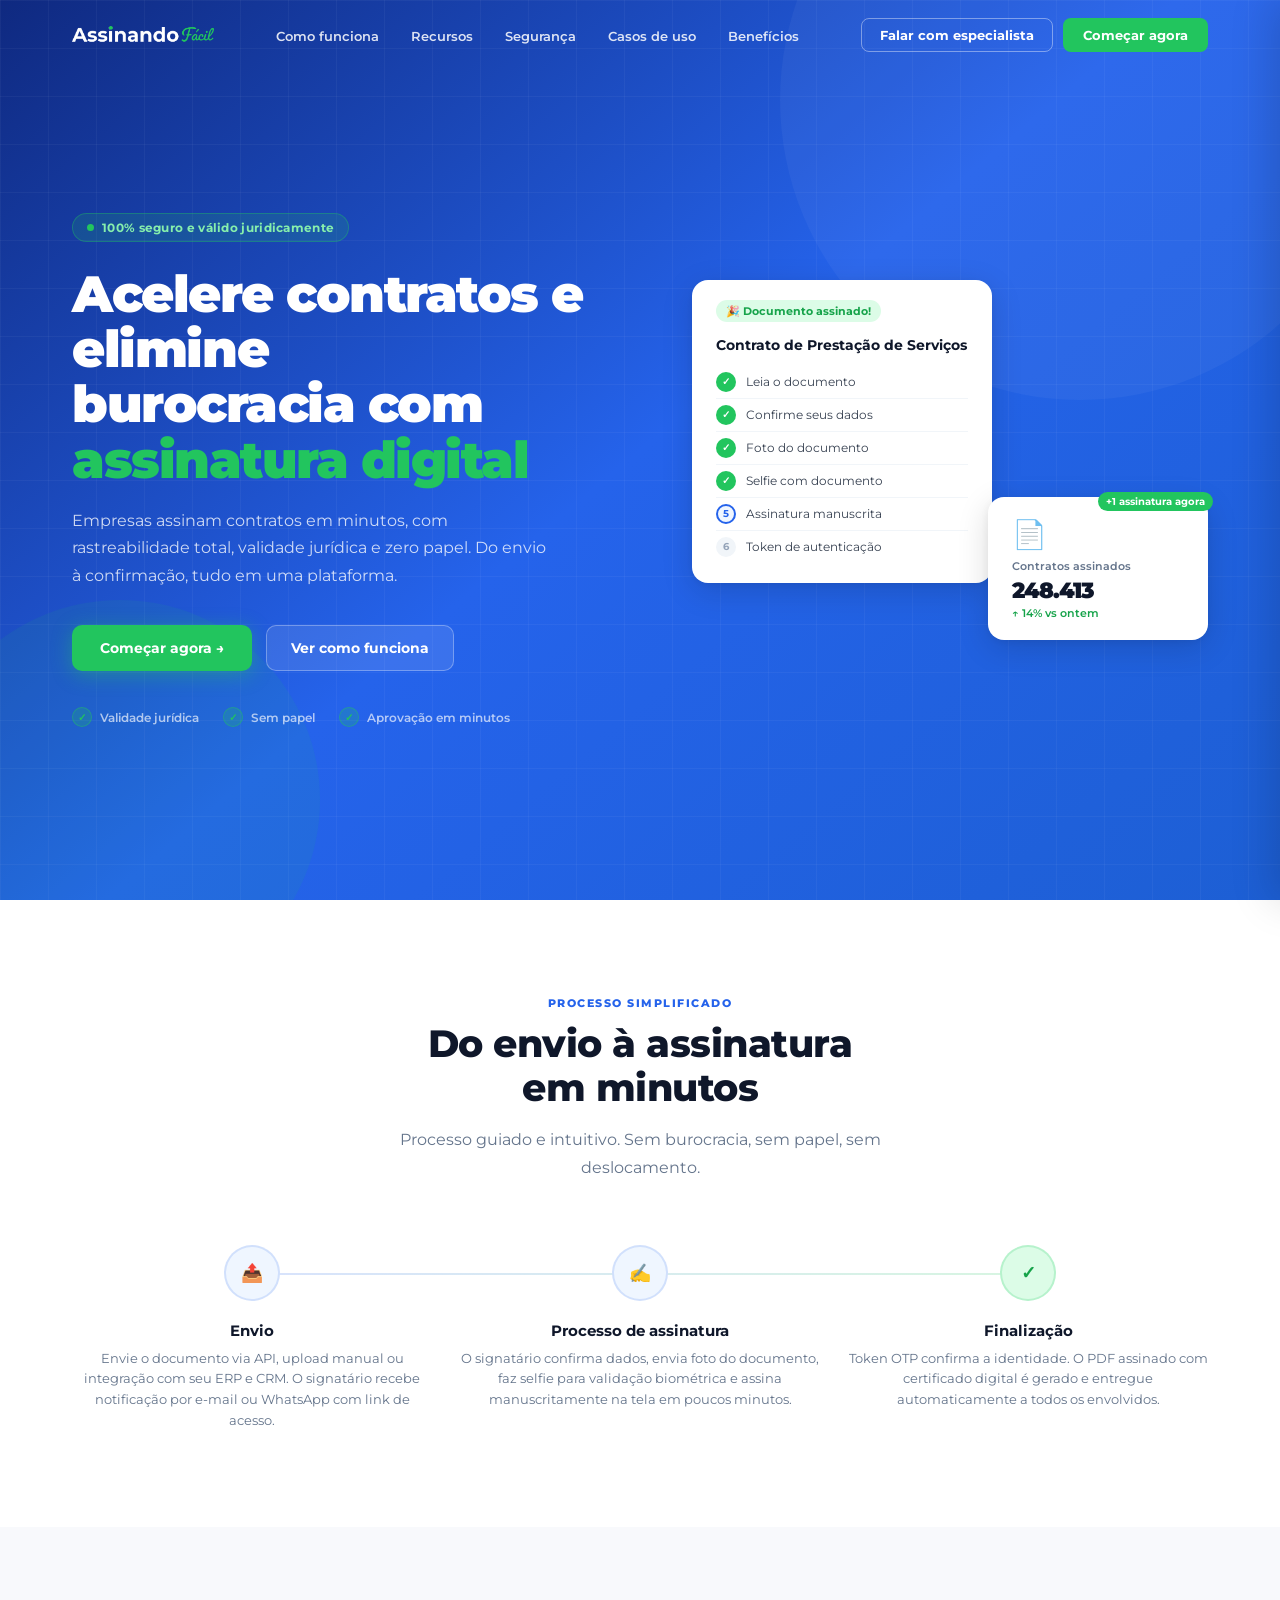
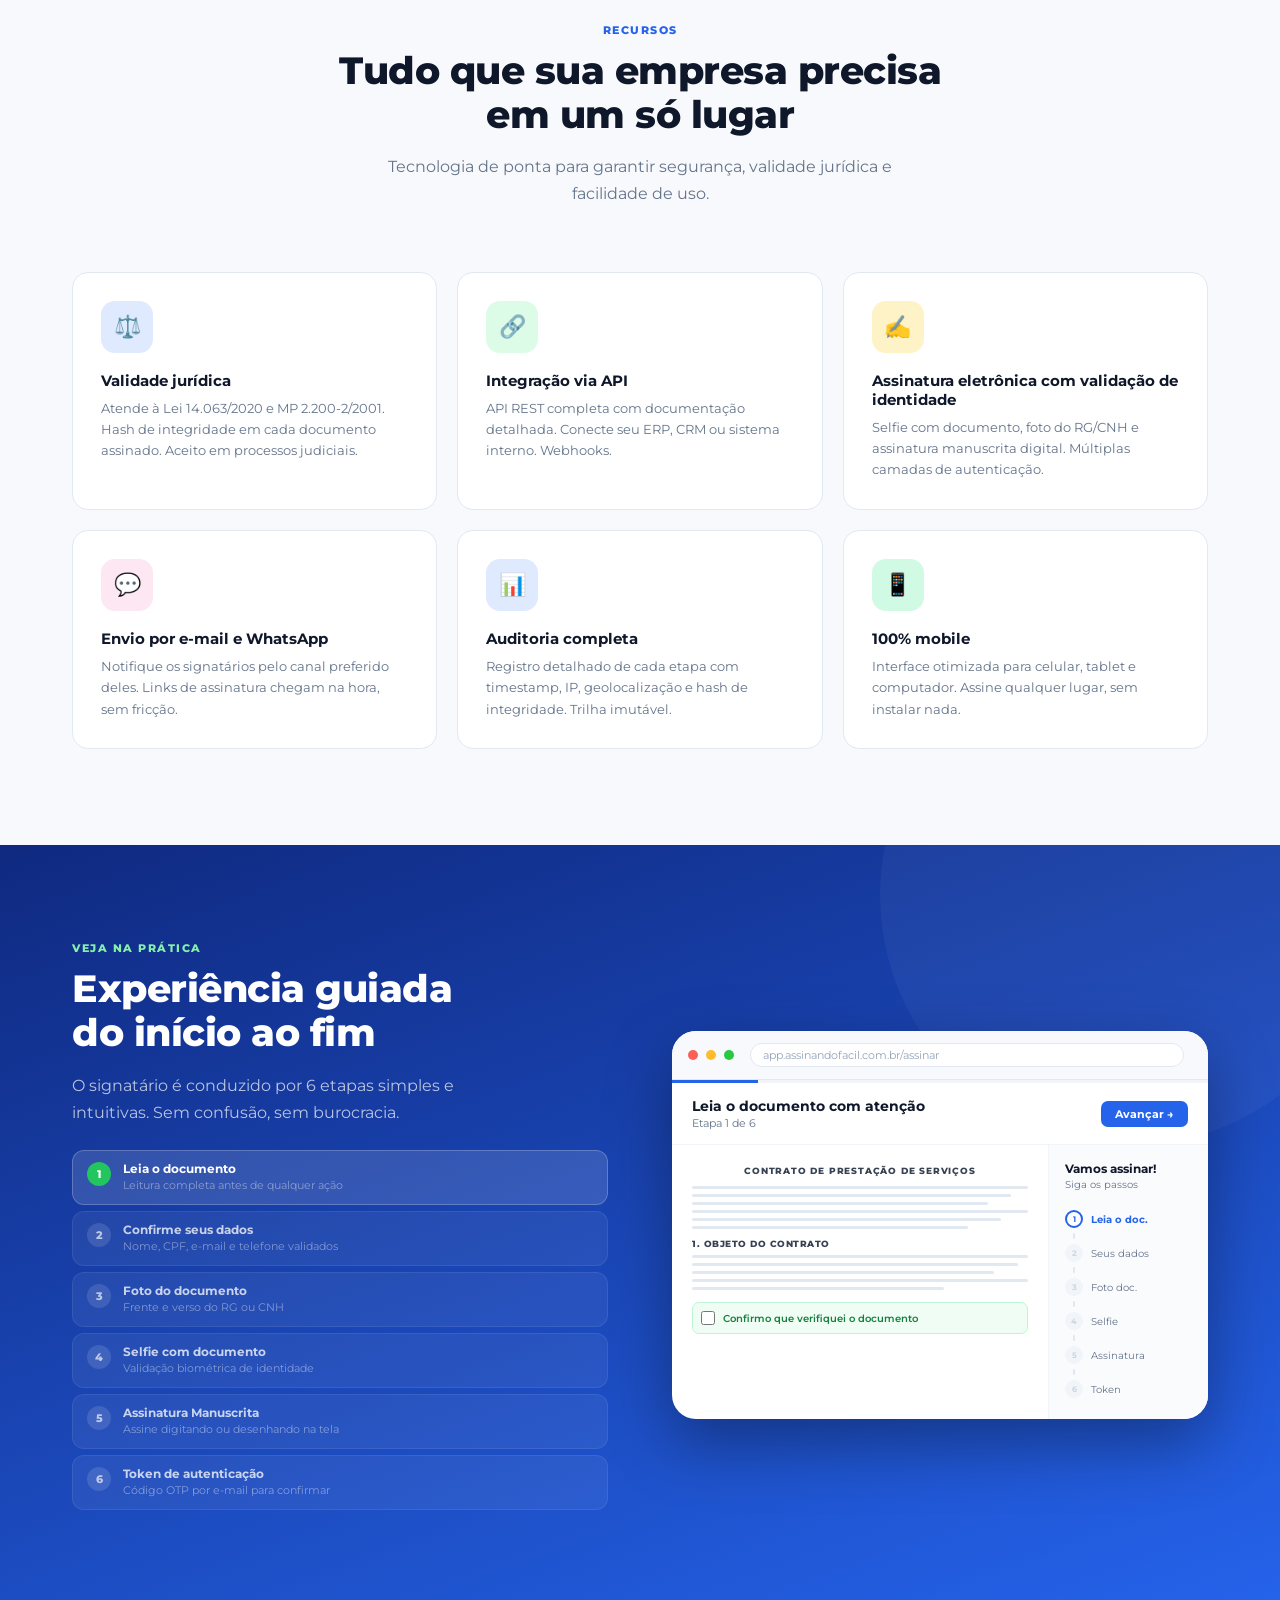
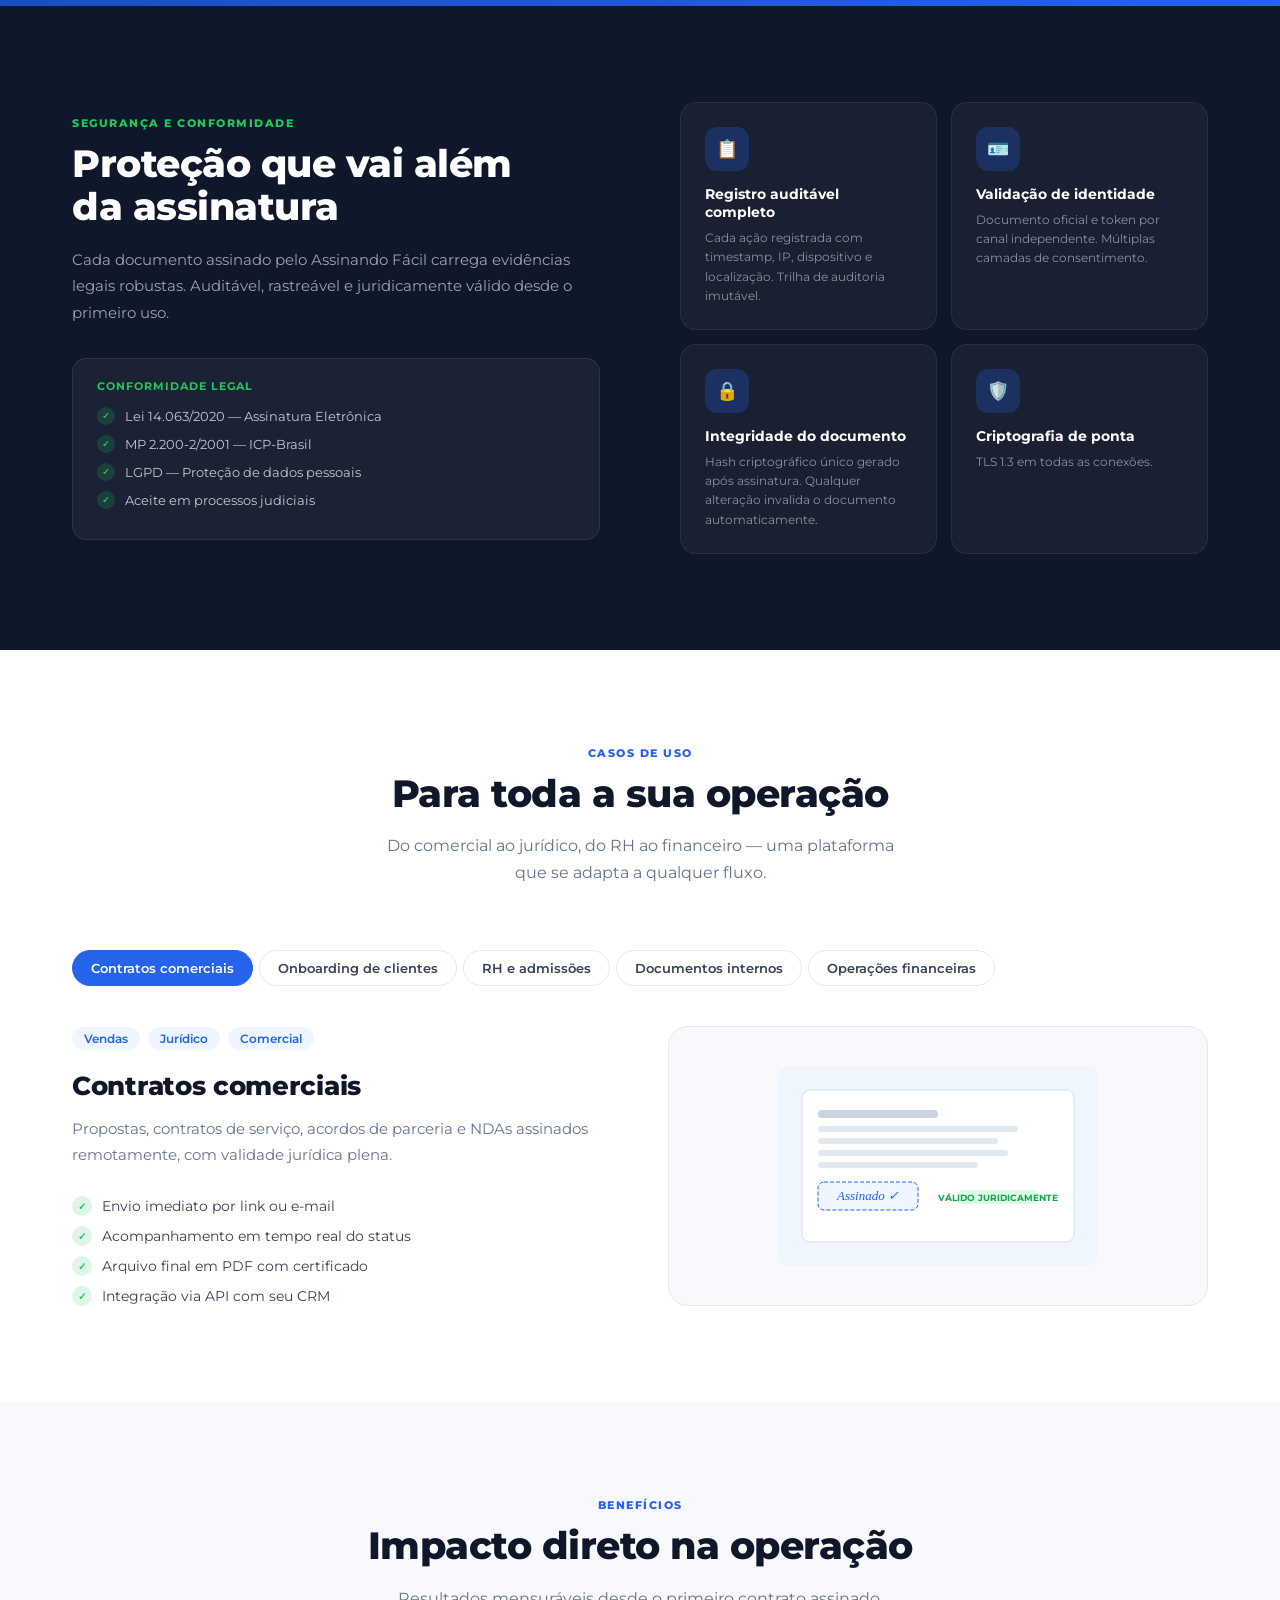
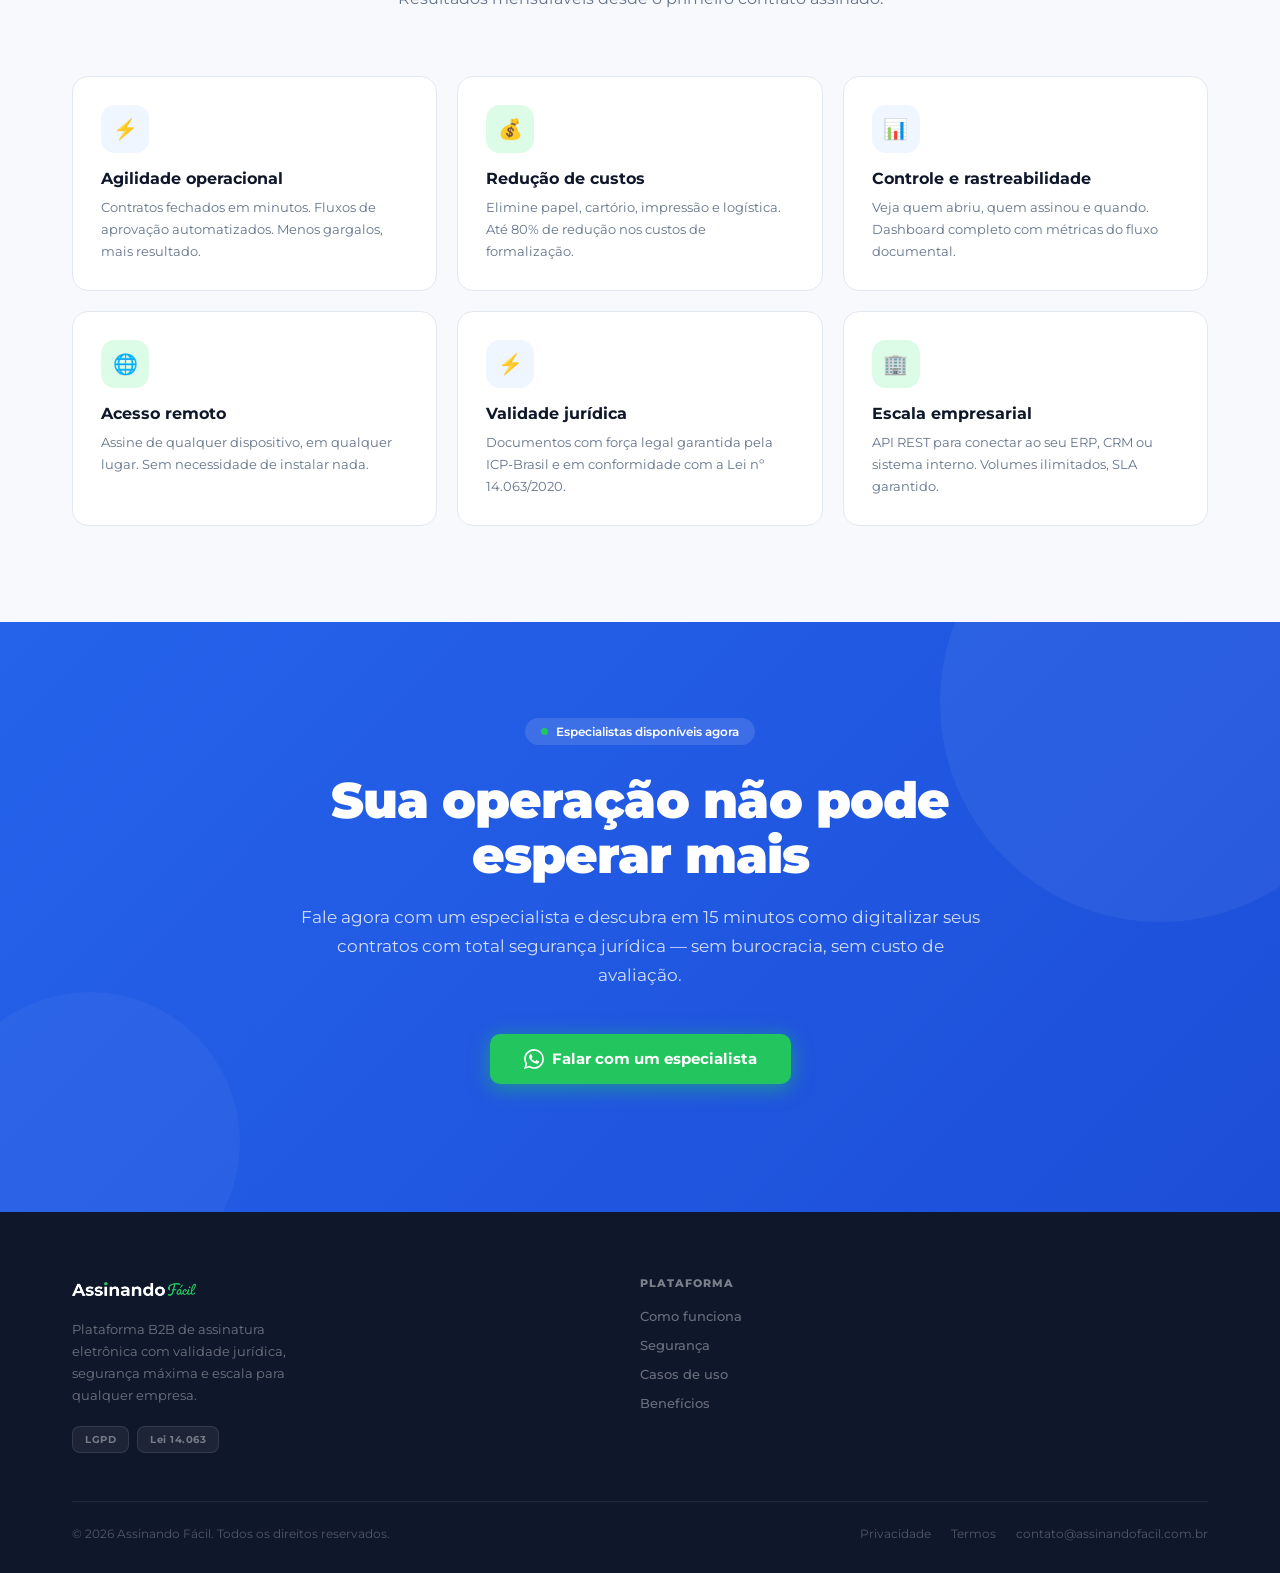
==== commit 8077ba06: "Add legal pages: Privacy Policy and Terms of Use - Create legal.css for shared styles across legal p" ====
--- a/index.html
+++ b/index.html
@@ -40,6 +40,7 @@
         <li><a href="#features">Recursos</a></li>
         <li><a href="#security">Segurança</a></li>
         <li><a href="#use-cases">Casos de uso</a></li>
+        <li><a href="#benefits">Benefícios</a></li>
       </ul>
       <div class="nav-actions">
         <a href="https://api.whatsapp.com/send/?phone=5544991230976" target="_blank" rel="noopener" class="btn-nav-login">Falar com especialista</a>
@@ -59,6 +60,7 @@
     <li><a href="#features">Recursos</a></li>
     <li><a href="#security">Segurança</a></li>
     <li><a href="#use-cases">Casos de uso</a></li>
+    <li><a href="#benefits">Benefícios</a></li>
   </ul>
   <div class="mobile-menu-actions">
     <a href="https://api.whatsapp.com/send/?phone=5544991230976" target="_blank" rel="noopener" class="mobile-menu-btn-wpp">
@@ -283,7 +285,7 @@
               <p style="font-size:10px;font-weight:700;color:#2563EB;margin-bottom:12px;text-align:center">Confirme seus dados para continuar com a assinatura</p>
               <div class="mform-group">
                 <span class="mform-label">Nome</span>
-                <div class="mform-input"><svg width="11" height="11" viewBox="0 0 24 24" fill="none"><circle cx="12" cy="8" r="4" stroke="#94a3b8" stroke-width="1.5"/><path d="M4 20c0-4 3.6-7 8-7s8 3 8 7" stroke="#94a3b8" stroke-width="1.5" stroke-linecap="round"/></svg>Wilian Alves da Silva</div>
+                <div class="mform-input"><svg width="11" height="11" viewBox="0 0 24 24" fill="none"><circle cx="12" cy="8" r="4" stroke="#94a3b8" stroke-width="1.5"/><path d="M4 20c0-4 3.6-7 8-7s8 3 8 7" stroke="#94a3b8" stroke-width="1.5" stroke-linecap="round"/></svg>Emanuelly Isadora Beatriz de Paula</div>
               </div>
               <div class="mform-group">
                 <span class="mform-label">CPF</span>
@@ -291,7 +293,7 @@
               </div>
               <div class="mform-group">
                 <span class="mform-label">E-mail</span>
-                <div class="mform-input"><svg width="11" height="11" viewBox="0 0 24 24" fill="none"><rect x="2" y="5" width="20" height="14" rx="2" stroke="#94a3b8" stroke-width="1.5"/><path d="M2 8l10 7 10-7" stroke="#94a3b8" stroke-width="1.5"/></svg>wilian@assinandofacil.com</div>
+                <div class="mform-input"><svg width="11" height="11" viewBox="0 0 24 24" fill="none"><rect x="2" y="5" width="20" height="14" rx="2" stroke="#94a3b8" stroke-width="1.5"/><path d="M2 8l10 7 10-7" stroke="#94a3b8" stroke-width="1.5"/></svg>emanuelly@assinandofacil.com</div>
               </div>
               <div class="mform-group">
                 <span class="mform-label">Telefone</span>
@@ -445,9 +447,9 @@
               </div>
               <div class="mform-group">
                 <span class="mform-label">Nome *</span>
-                <div class="mform-input"><svg width="11" height="11" viewBox="0 0 24 24" fill="none"><circle cx="12" cy="8" r="4" stroke="#94a3b8" stroke-width="1.5"/><path d="M4 20c0-4 3.6-7 8-7s8 3 8 7" stroke="#94a3b8" stroke-width="1.5" stroke-linecap="round"/></svg>Wilian Alves da Silva</div>
-              </div>
-              <div style="border:1.5px solid #e2e8f0;border-radius:8px;height:66px;display:flex;align-items:center;justify-content:center;background:#fafbfd;font-size:24px;color:#1F2937;font-family:'Dancing Script',Georgia,serif">Wilian Alves da Silva</div>
+                <div class="mform-input"><svg width="11" height="11" viewBox="0 0 24 24" fill="none"><circle cx="12" cy="8" r="4" stroke="#94a3b8" stroke-width="1.5"/><path d="M4 20c0-4 3.6-7 8-7s8 3 8 7" stroke="#94a3b8" stroke-width="1.5" stroke-linecap="round"/></svg>Emanuelly Isadora Beatriz de Paula</div>
+              </div>
+              <div style="border:1.5px solid #e2e8f0;border-radius:8px;height:66px;display:flex;align-items:center;justify-content:center;background:#fafbfd;font-size:24px;color:#1F2937;font-family:'Dancing Script',Georgia,serif">Emanuelly Isadora Beatriz de Paula</div>
             </div>
             <div class="mockup-sidebar">
               <div class="mockup-sidebar-title">Vamos assinar!</div>
@@ -470,7 +472,7 @@
           <div class="mockup-screen" id="screen-5">
             <div class="mockup-main" style="text-align:center;padding:14px 20px">
               <p style="font-size:10px;color:#374151;margin-bottom:2px;font-weight:600">Digite o código que enviamos para</p>
-              <p style="font-size:11px;font-weight:700;color:#2563EB;margin-bottom:14px">wilian@assinandofacil.com</p>
+              <p style="font-size:11px;font-weight:700;color:#2563EB;margin-bottom:14px">emanuelly@assinandofacil.com</p>
               <div class="otp-inputs">
                 <div class="otp-box"></div><div class="otp-box"></div><div class="otp-box"></div>
                 <div class="otp-box"></div><div class="otp-box"></div><div class="otp-box"></div>
@@ -635,7 +637,7 @@
           <rect x="56" y="86" width="160" height="6" rx="3" fill="#E2E8F0"/>
           <rect x="56" y="108" width="80" height="6" rx="3" fill="#CBD5E1"/>
           <rect x="56" y="122" width="120" height="28" rx="6" fill="#FEF3C7" stroke="#F59E0B" stroke-width="1"/>
-          <text x="116" y="140" text-anchor="middle" font-family="Georgia,serif" font-style="italic" font-size="13" fill="#92400E">Wilian Alves</text>
+          <text x="116" y="140" text-anchor="middle" font-family="Georgia,serif" font-style="italic" font-size="13" fill="#92400E">Emanuelly Isadora Beatriz de Paula</text>
           <rect x="200" y="130" width="68" height="16" rx="5" fill="#DCFCE7"/>
           <text x="234" y="141" text-anchor="middle" font-family="Montserrat,sans-serif" font-size="8" font-weight="700" fill="#16a34a">ADMITIDO ✓</text>
         </svg>
@@ -788,6 +790,7 @@
           <li><a href="#how-it-works">Como funciona</a></li>
           <li><a href="#security">Segurança</a></li>
           <li><a href="#use-cases">Casos de uso</a></li>
+          <li><a href="#benefits">Benefícios</a></li>
         </ul>
       </div>
       <div></div>
@@ -795,8 +798,8 @@
     <div class="footer-bottom">
       <p class="footer-copy">© 2026 Assinando Fácil. Todos os direitos reservados.</p>
       <nav class="footer-legal">
-        <a href="#">Privacidade</a>
-        <a href="#">Termos</a>
+        <a href="politica-de-privacidade/">Privacidade</a>
+        <a href="termos-de-uso/">Termos</a>
         <a href="#">contato@assinandofacil.com.br</a>
       </nav>
     </div>
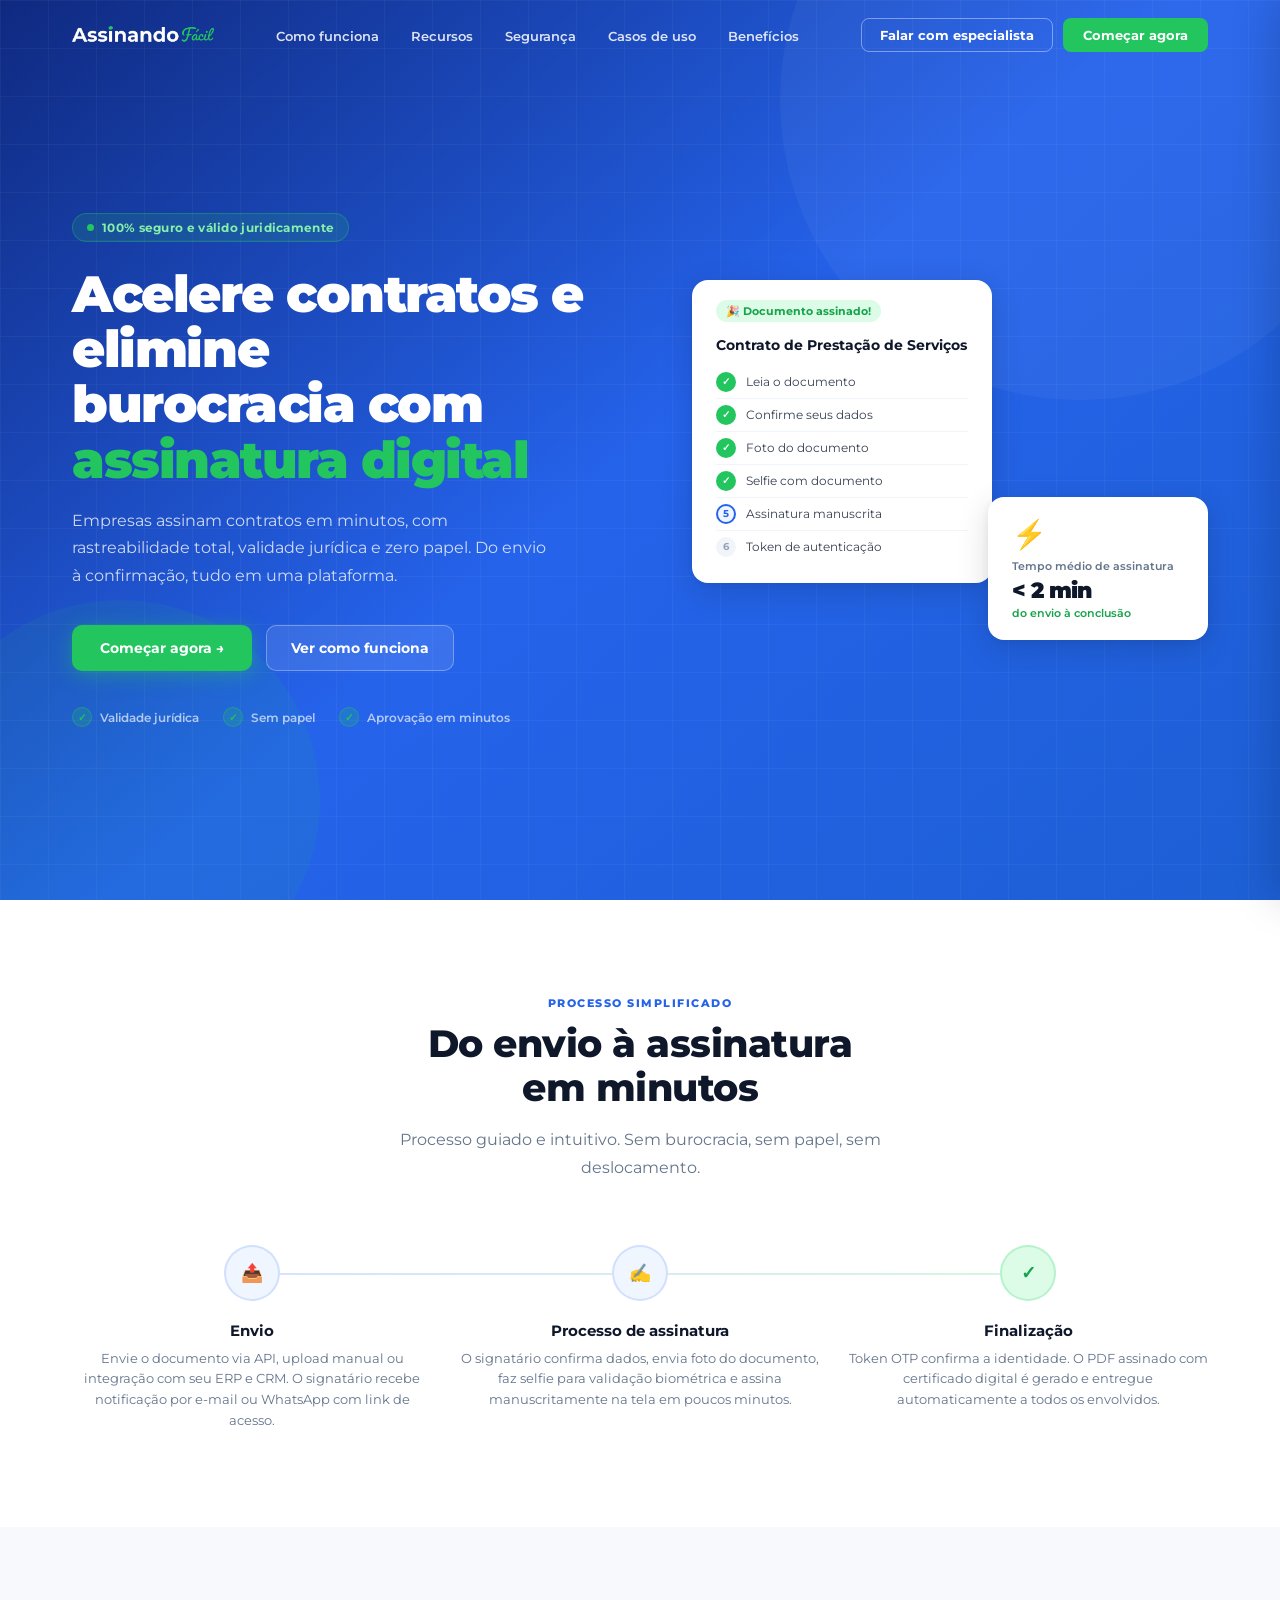
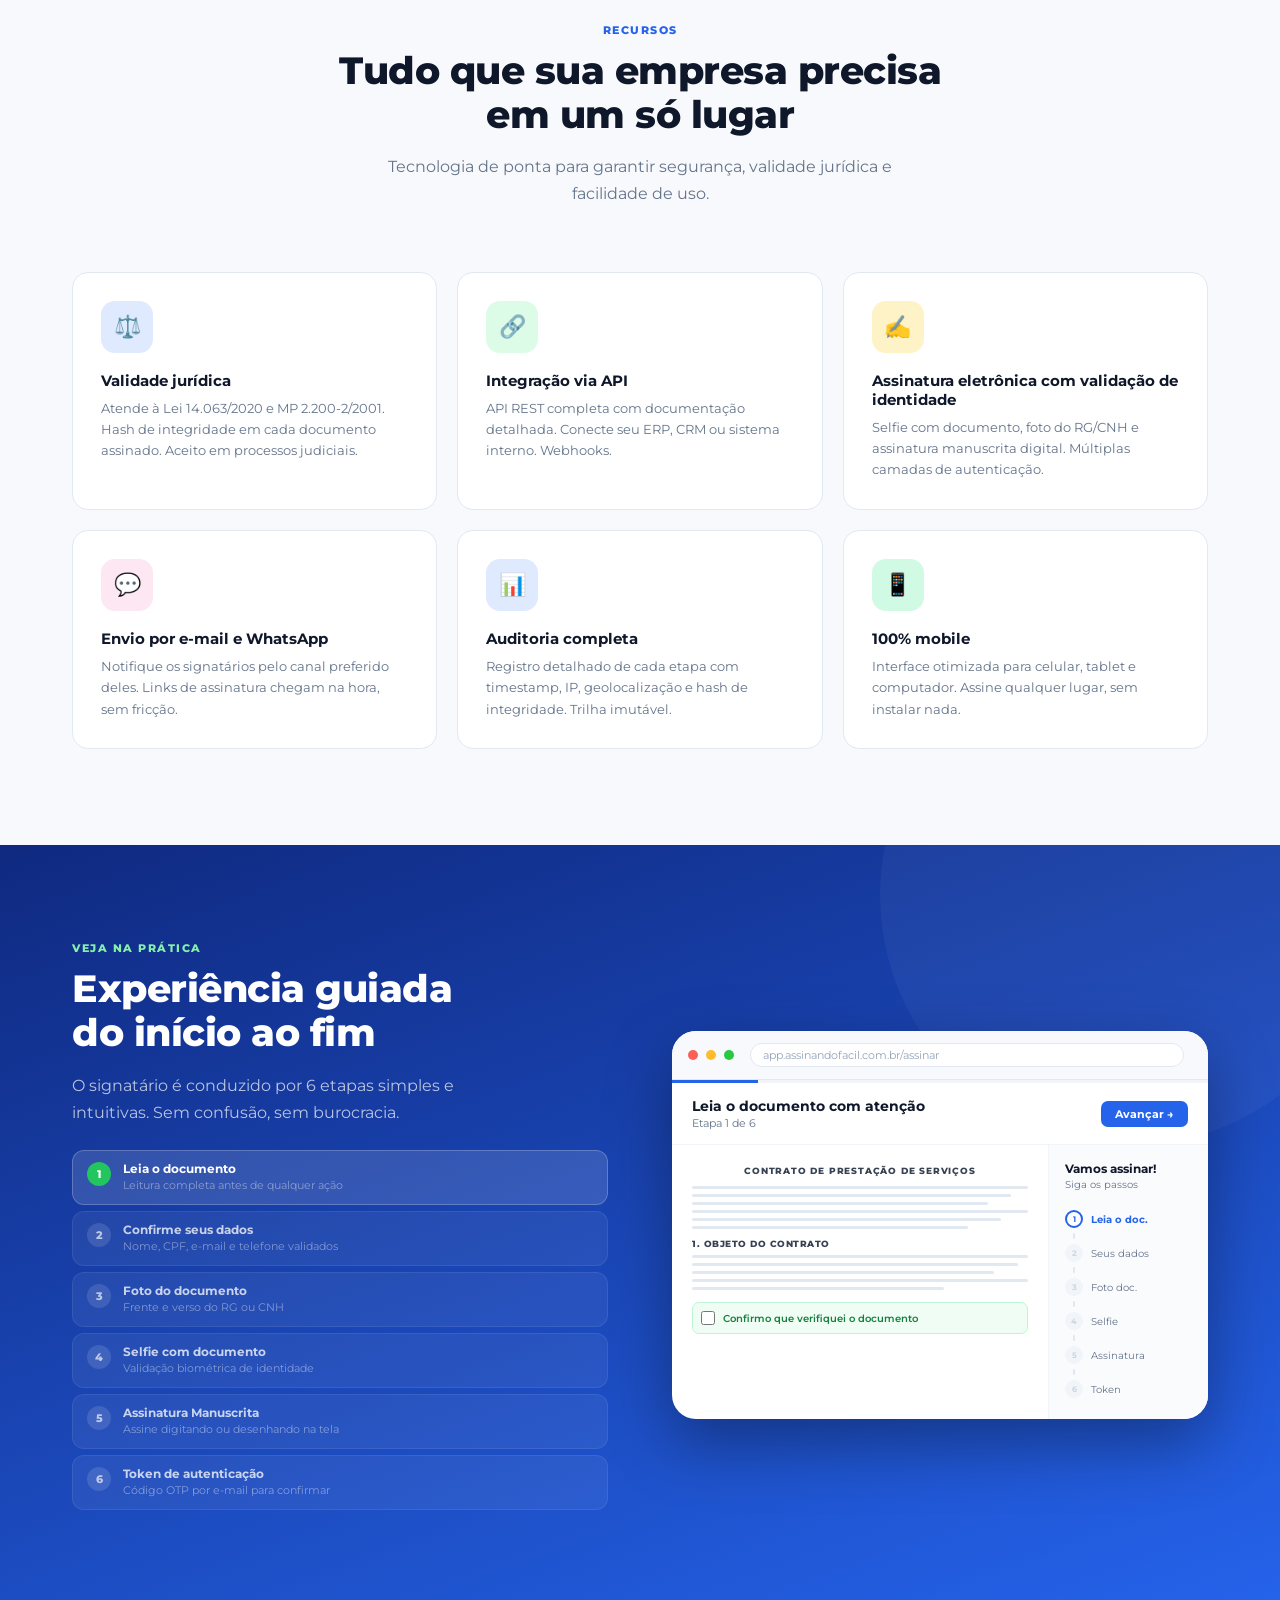
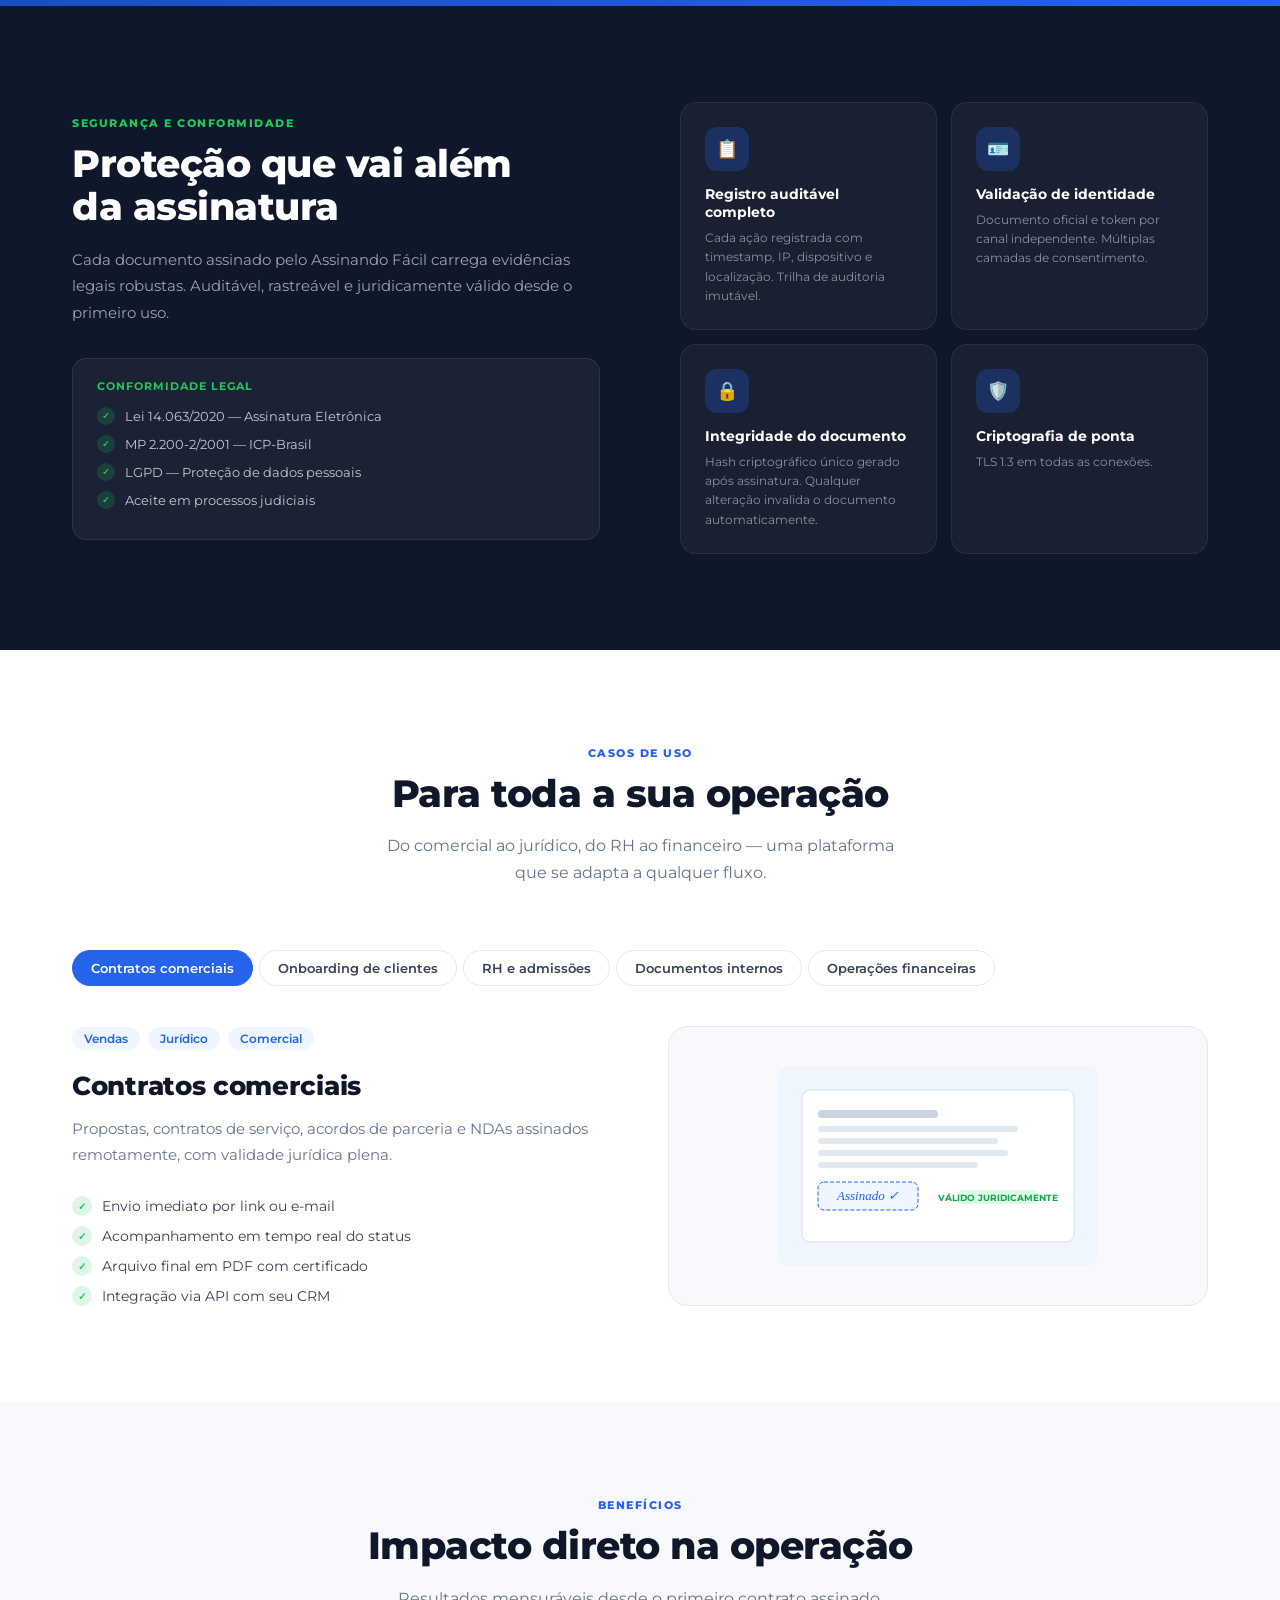
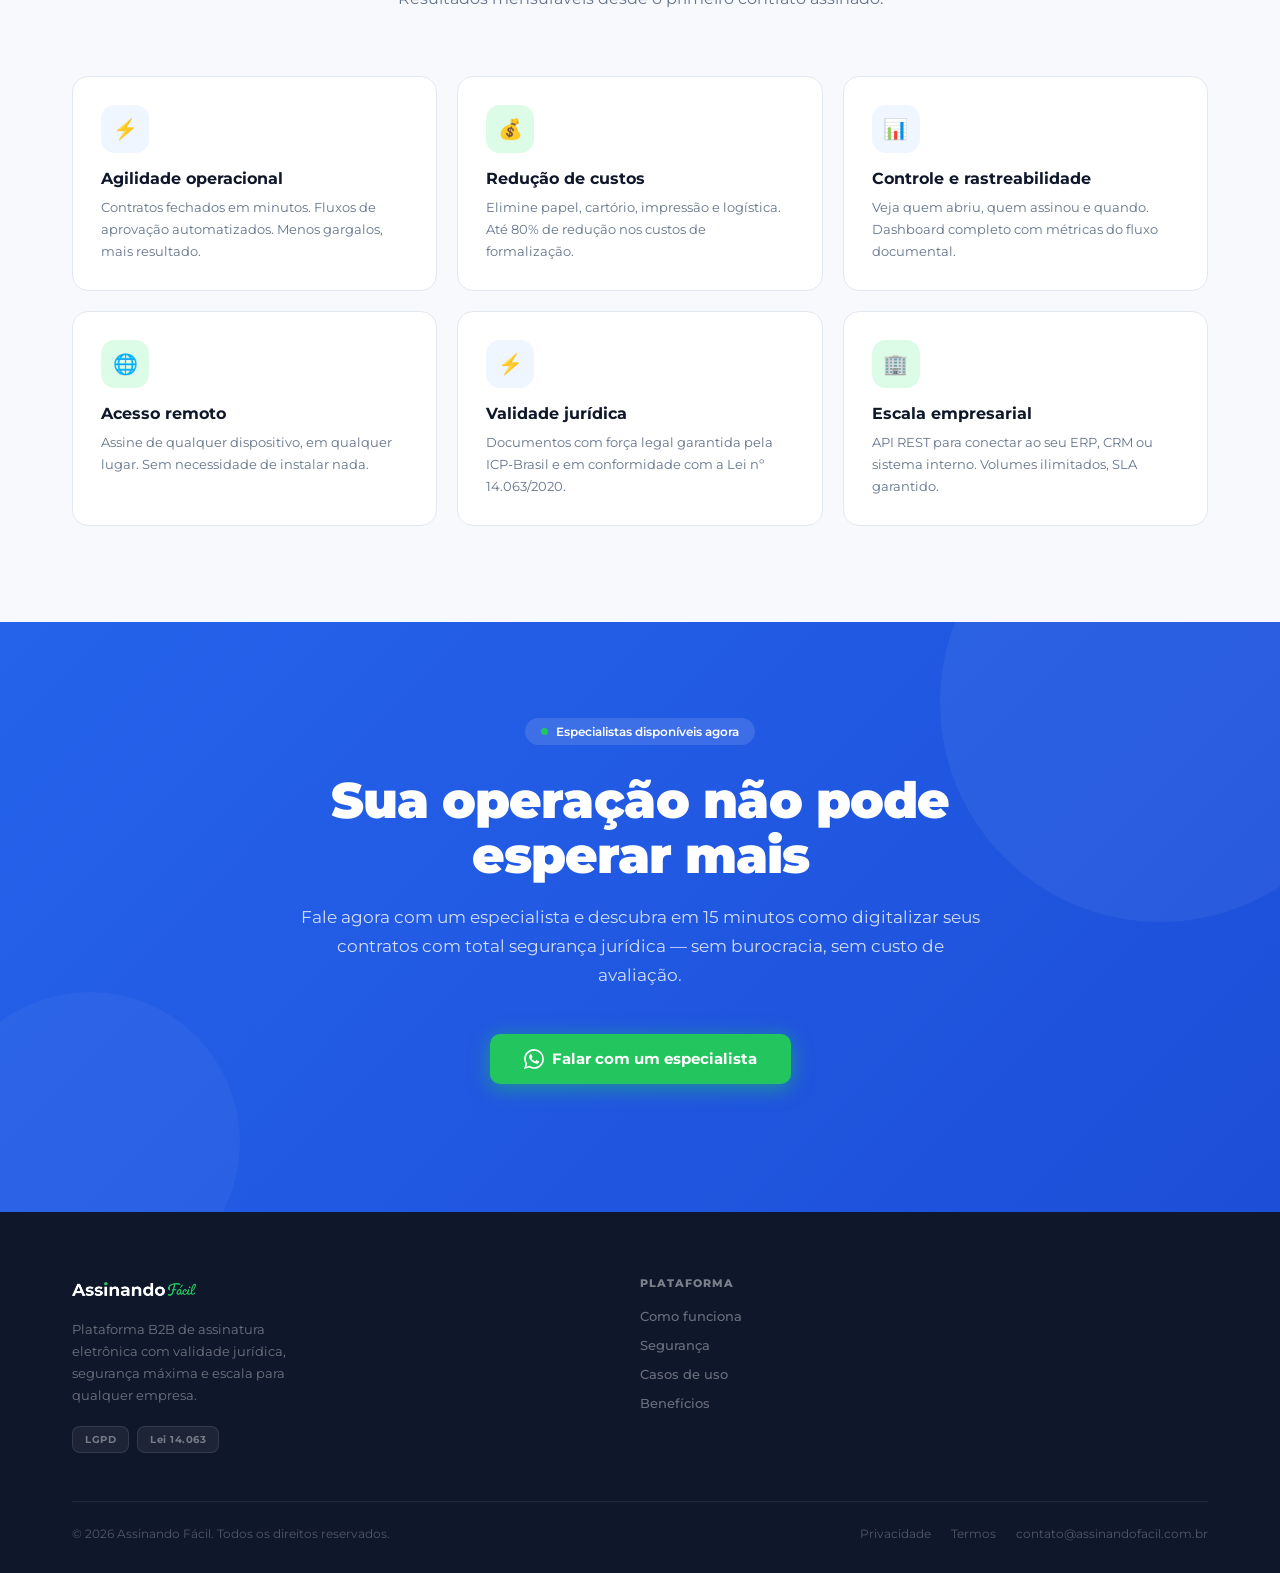
==== commit e85f61bf: "Update hero section: Replace notification with average signing time and adjust icon and labels" ====
--- a/index.html
+++ b/index.html
@@ -112,11 +112,10 @@
           <div class="hero-card-step"><div class="step-check pending">6</div>Token de autenticação</div>
         </div>
         <div class="hero-card hero-card-sm">
-          <div class="hero-card-notification">+1 assinatura agora</div>
-          <div class="hero-card-sm-icon">📄</div>
-          <div class="hero-card-sm-label">Contratos assinados</div>
-          <div class="hero-card-sm-val">248.413</div>
-          <div class="hero-card-sm-sub">↑ 14% vs ontem</div>
+          <div class="hero-card-sm-icon">⚡</div>
+          <div class="hero-card-sm-label">Tempo médio de assinatura</div>
+          <div class="hero-card-sm-val">< 2 min</div>
+          <div class="hero-card-sm-sub">do envio à conclusão</div>
         </div>
       </div>
     </div>
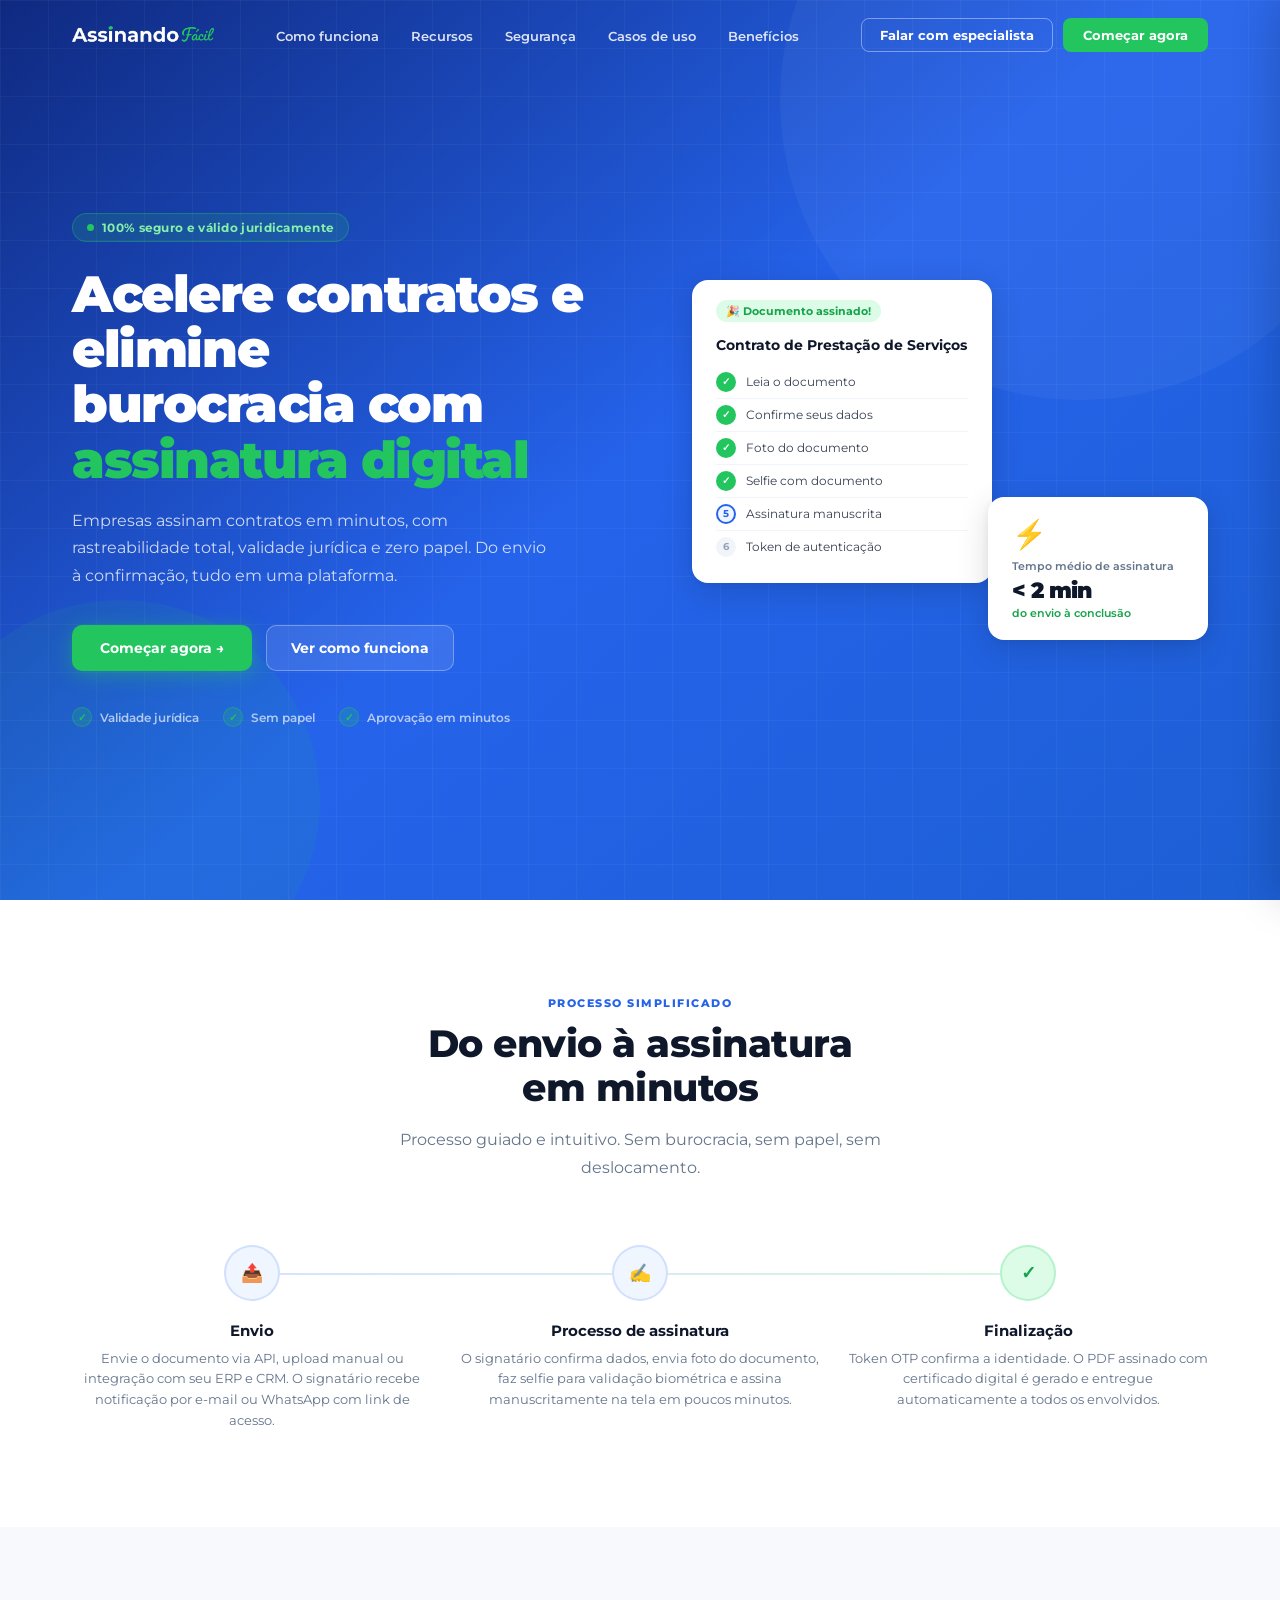
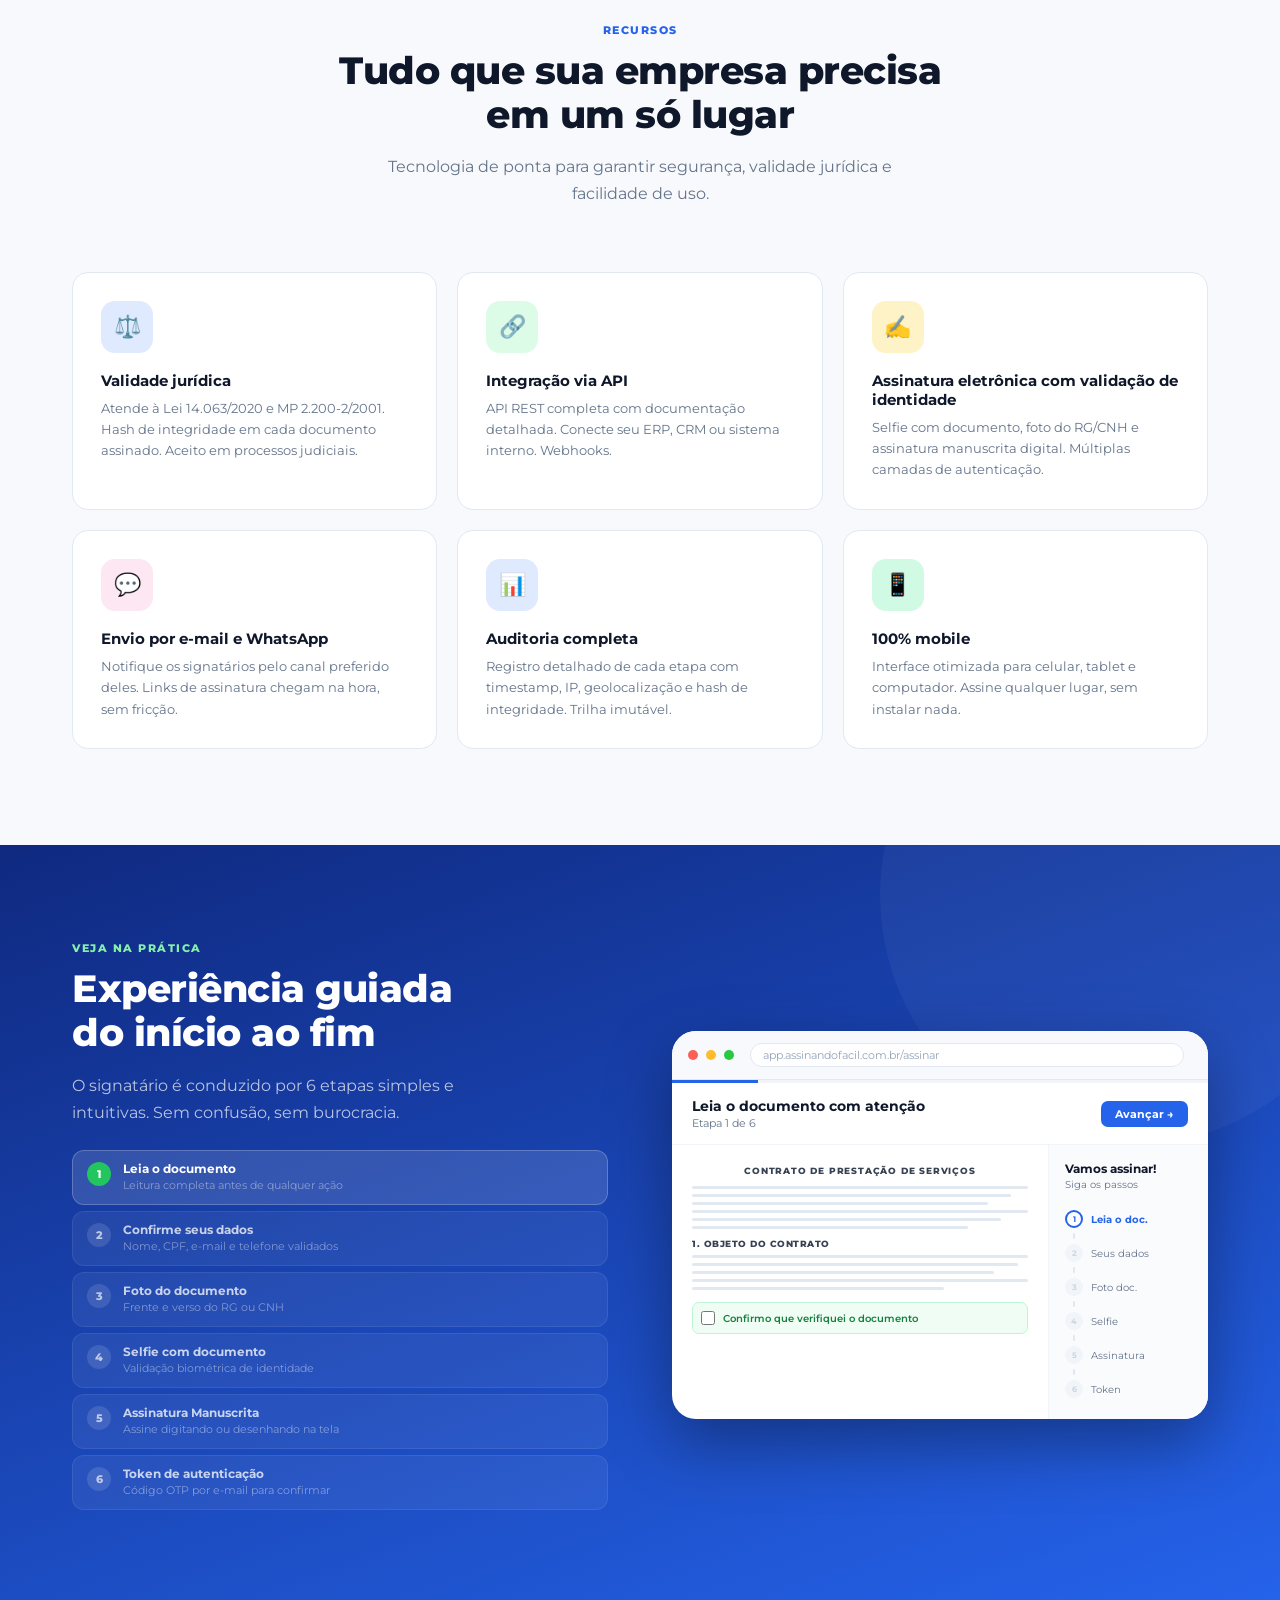
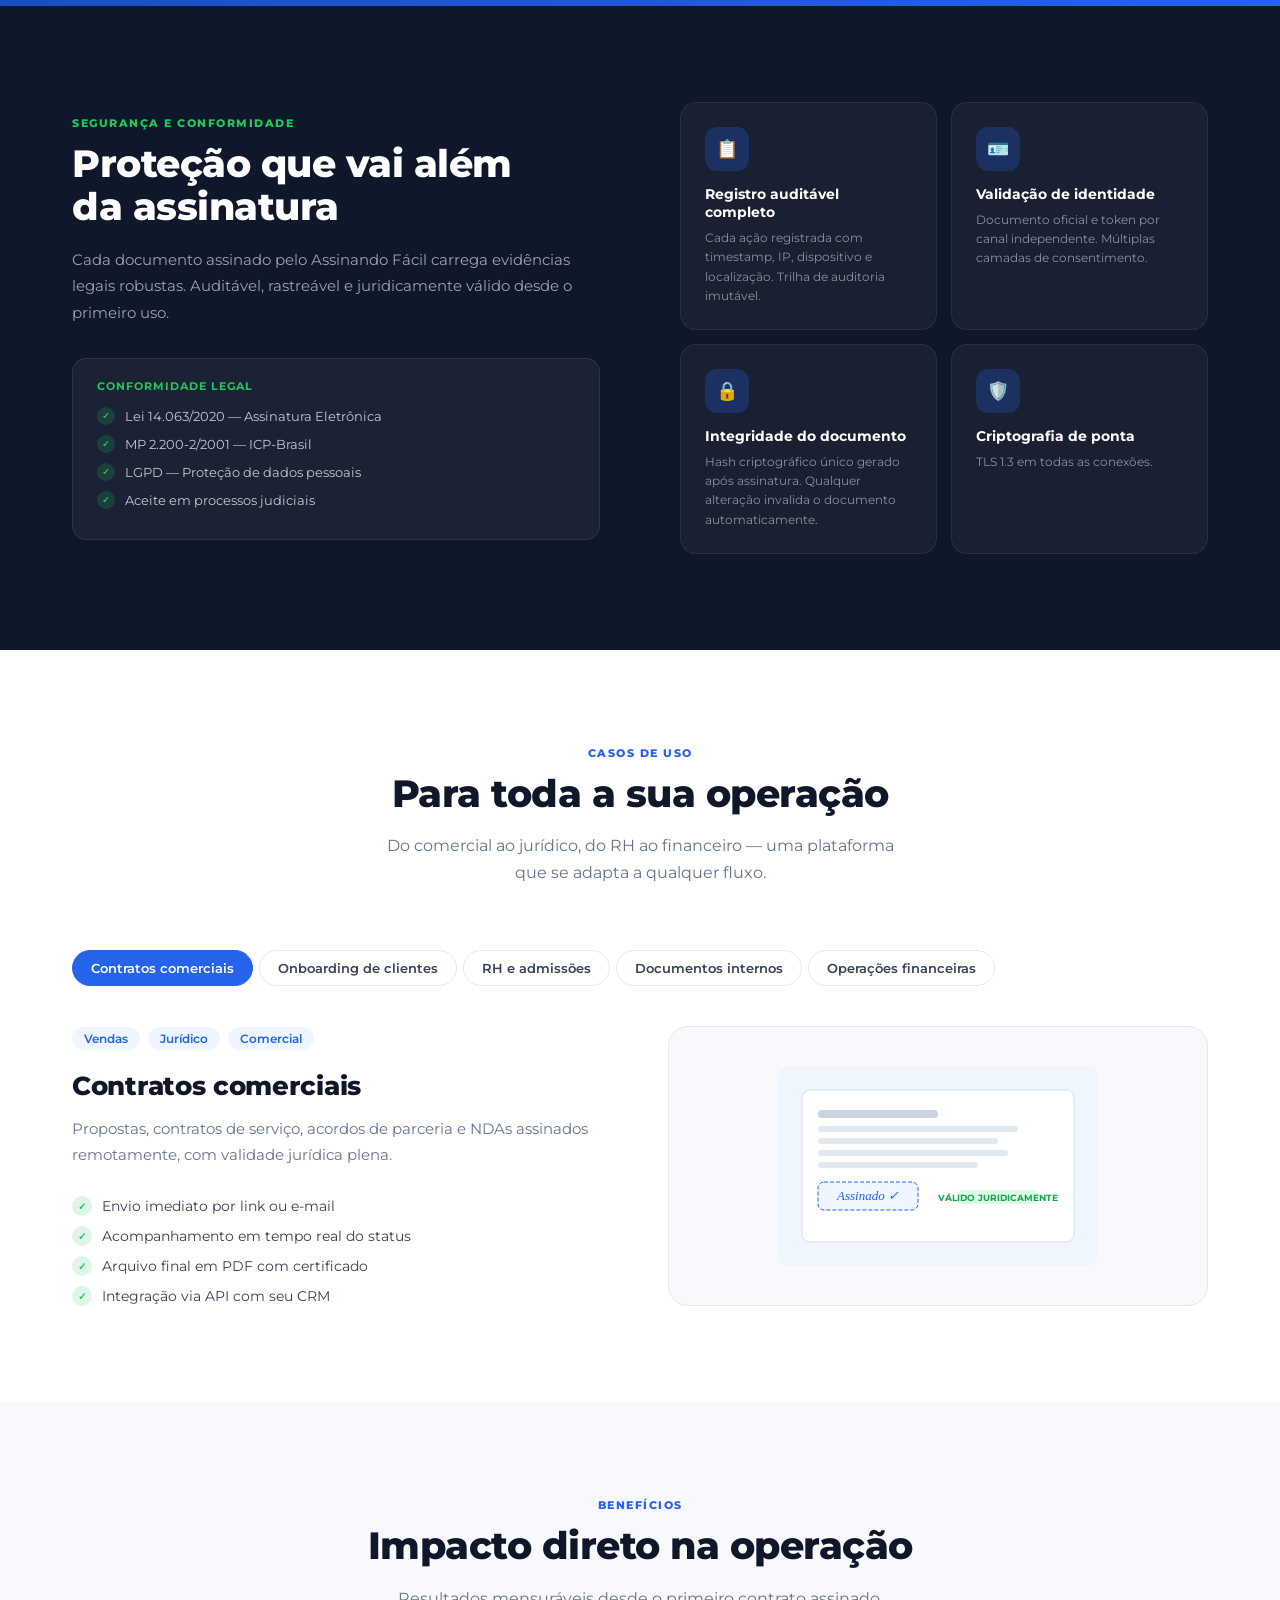
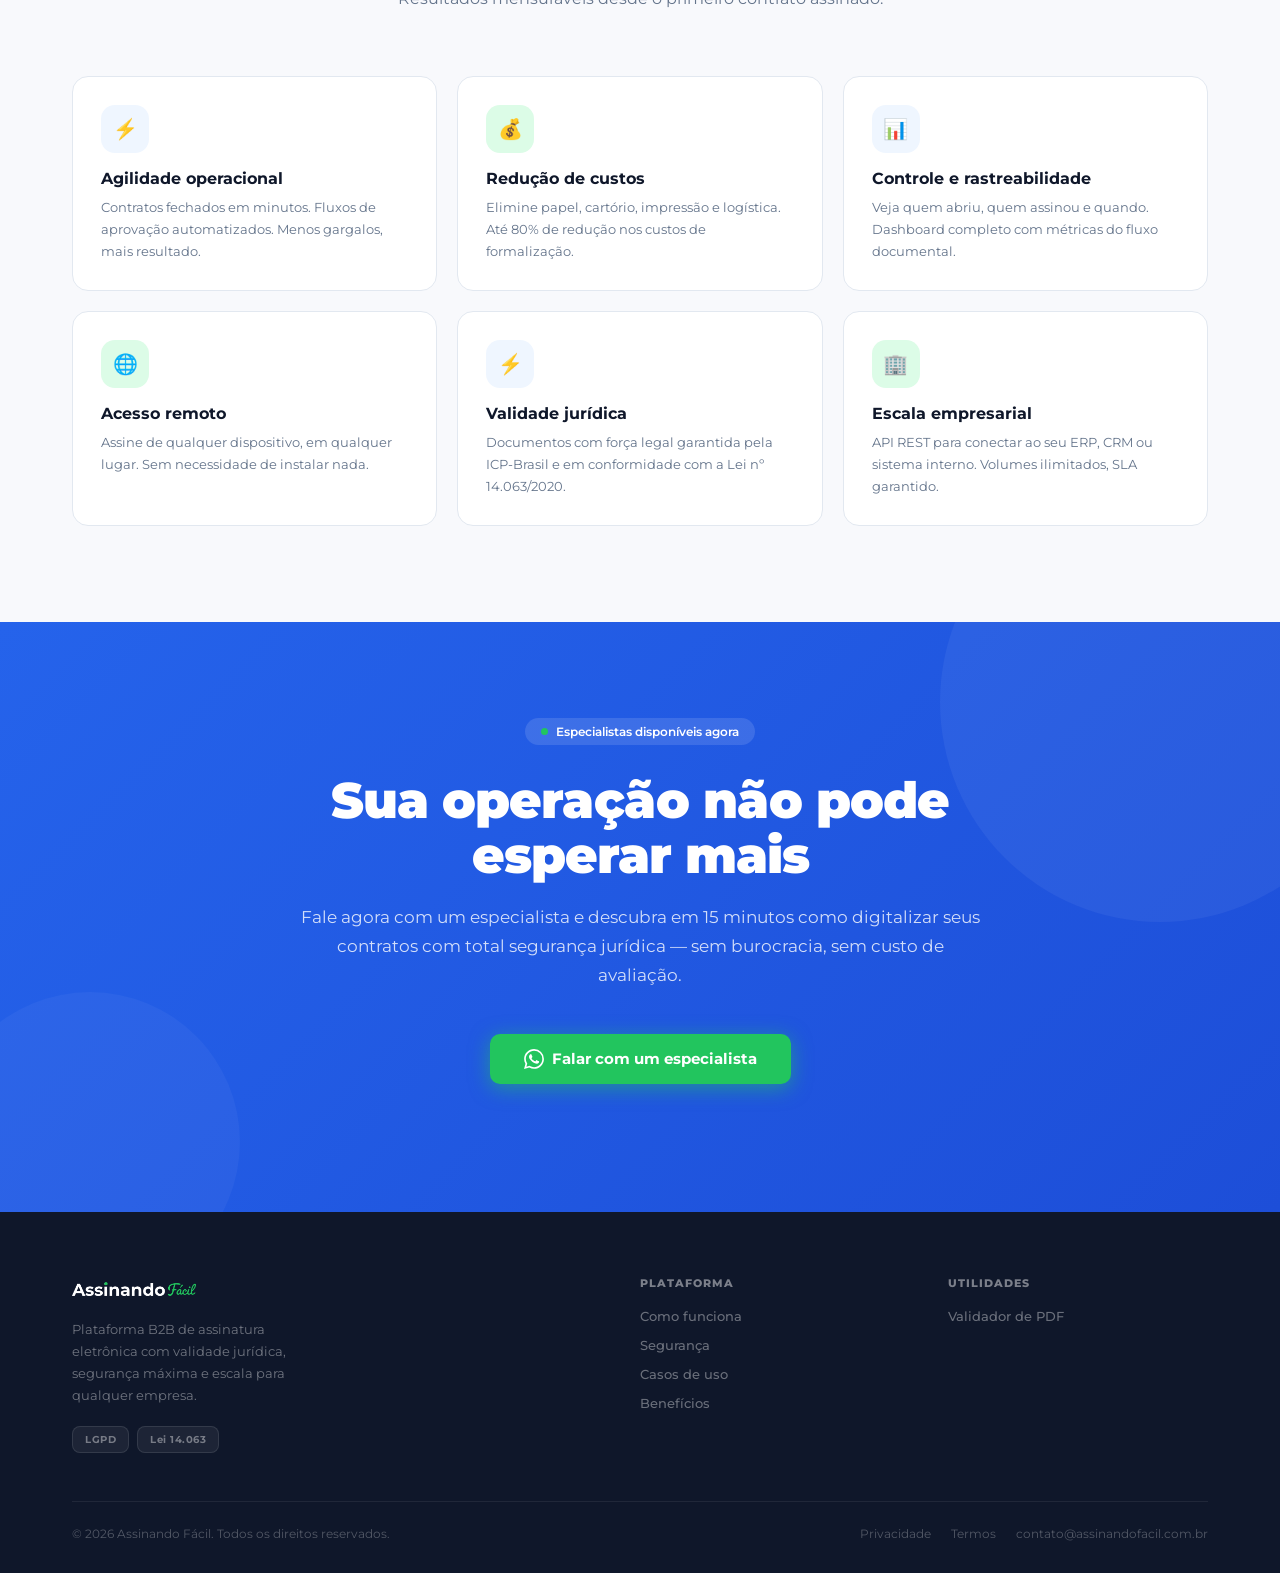
==== commit 0f620fea: "feat: add PDF validator page with upload functionality and reCAPTCHA integration - Created a new HTM" ====
--- a/index.html
+++ b/index.html
@@ -792,7 +792,12 @@
           <li><a href="#benefits">Benefícios</a></li>
         </ul>
       </div>
-      <div></div>
+      <div>
+        <div class="footer-col-title">Utilidades</div>
+        <ul class="footer-links">
+          <li><a href="validador/">Validador de PDF</a></li>
+        </ul>
+      </div>
     </div>
     <div class="footer-bottom">
       <p class="footer-copy">© 2026 Assinando Fácil. Todos os direitos reservados.</p>
@@ -804,7 +809,6 @@
     </div>
   </div>
 </footer>
-
 <script src="js/main.js"></script>
 </body>
 </html>
